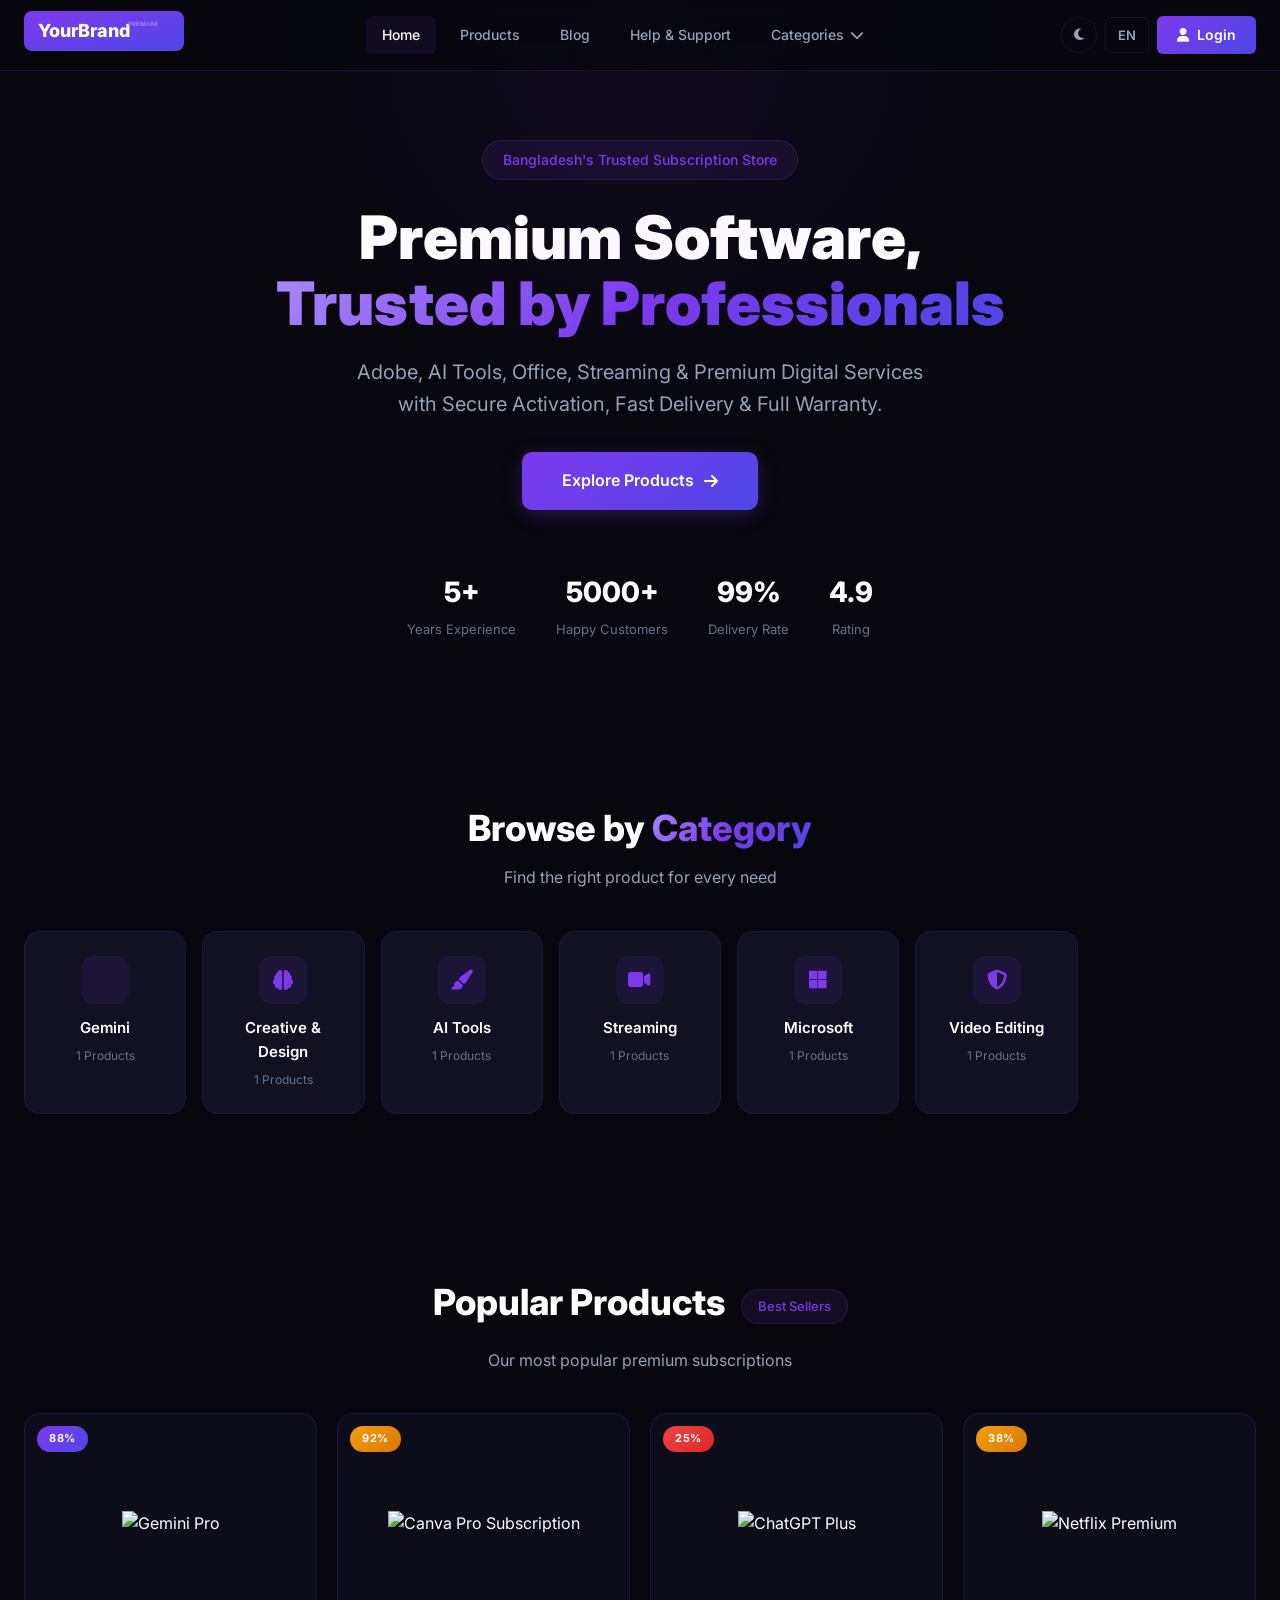
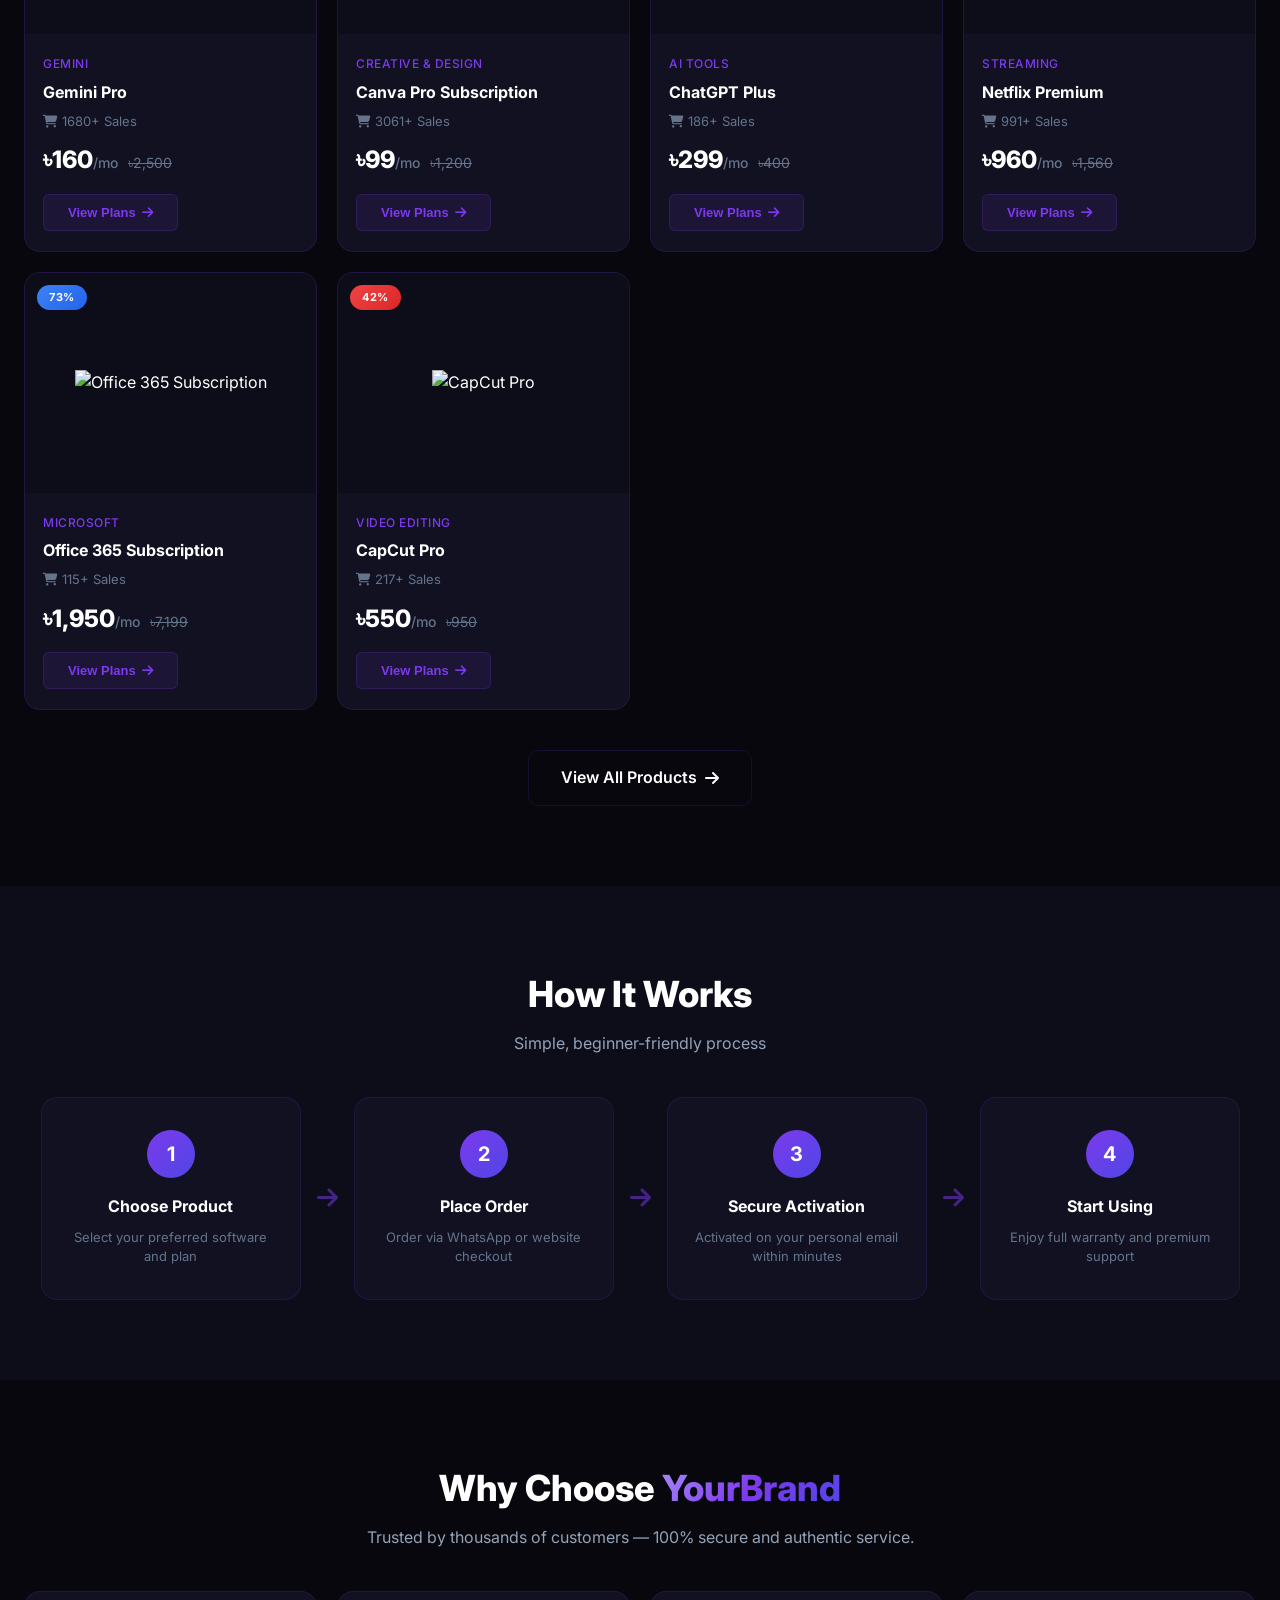
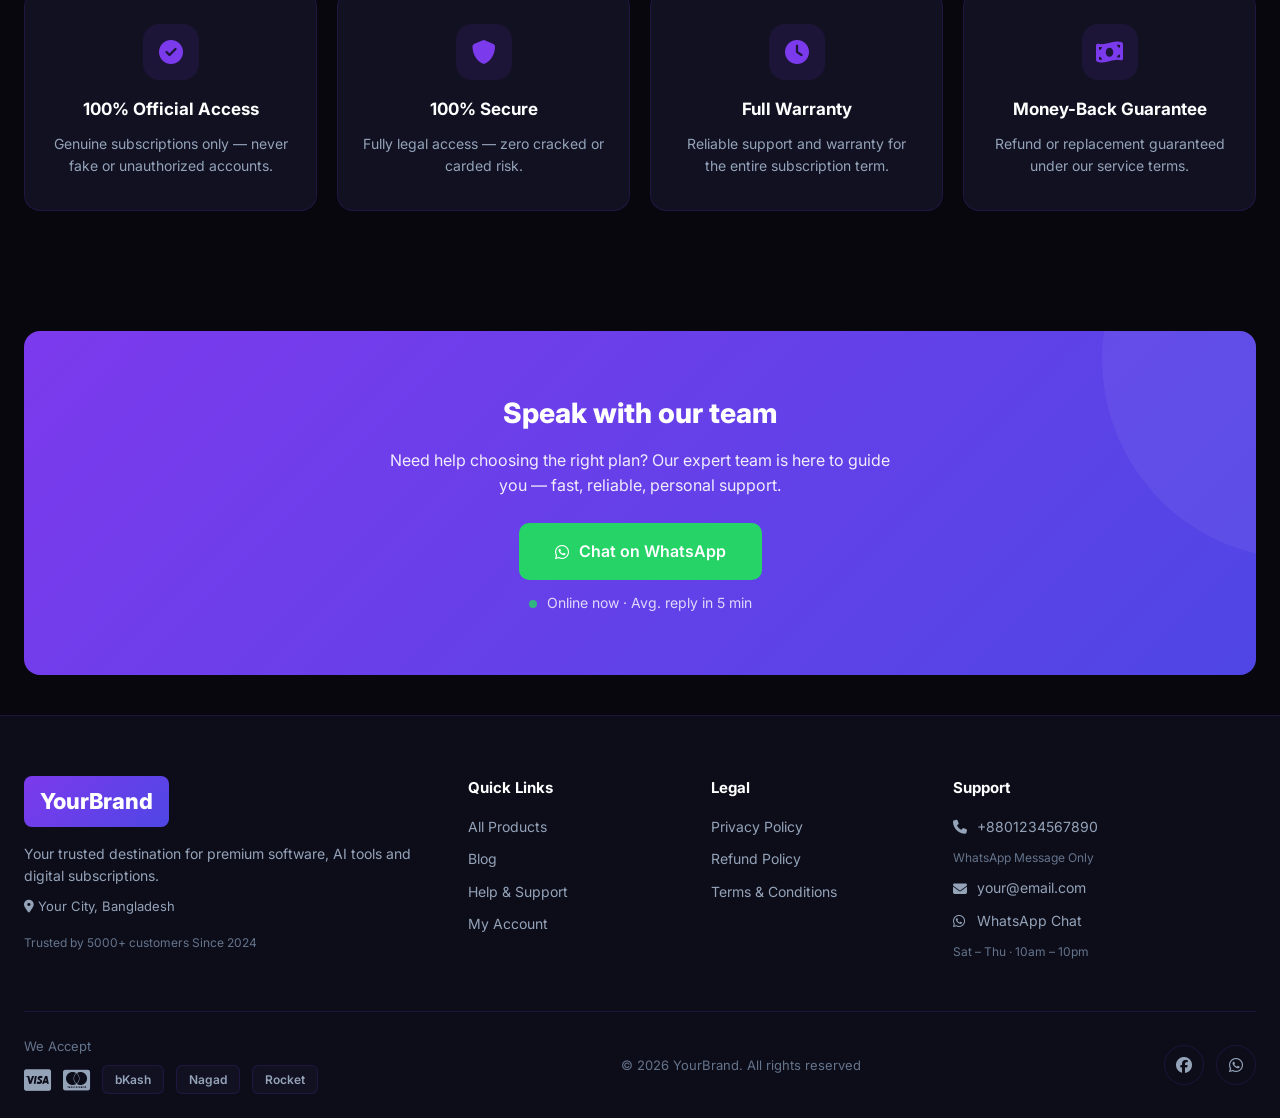
==== index.html @ 9441425a "Add files via upload" ====
<!DOCTYPE html>
<html lang="en">
<head>
    <meta charset="UTF-8">
    <meta name="viewport" content="width=device-width, initial-scale=1.0">
    <title>YourBrand — Premium Digital Subscriptions in Bangladesh</title>
    <link rel="stylesheet" href="style.css">
    <link href="https://fonts.googleapis.com/css2?family=Inter:wght@300;400;500;600;700;800;900&display=swap" rel="stylesheet">
    <link rel="stylesheet" href="https://cdnjs.cloudflare.com/ajax/libs/font-awesome/6.5.1/css/all.min.css">
</head>
<body>
    <!-- ═══ NAVBAR ═══ -->
    <nav class="navbar">
        <div class="container">
            <a href="index.html" class="logo">
                <svg width="160" height="40" viewBox="0 0 160 40" fill="none" xmlns="http://www.w3.org/2000/svg">
                    <rect width="160" height="40" rx="8" fill="url(#lg)"/>
                    <text x="14" y="26" font-family="Inter, sans-serif" font-weight="800" font-size="18" fill="white">YourBrand</text>
                    <text x="104" y="15" font-family="Inter, sans-serif" font-weight="600" font-size="6" fill="#a78bfa">PREMIUM</text>
                    <defs><linearGradient id="lg" x1="0" y1="0" x2="1" y2="1"><stop offset="0%" stop-color="#7c3aed"/><stop offset="100%" stop-color="#4f46e5"/></linearGradient></defs>
                </svg>
            </a>
            <div class="nav-links">
                <a href="index.html" class="active">Home</a>
                <a href="products.html">Products</a>
                <a href="blog.html">Blog</a>
                <a href="support.html">Help & Support</a>
                <div class="nav-dropdown">
                    <button class="dropbtn">Categories <i class="fas fa-chevron-down"></i></button>
                    <div class="dropdown-content" id="categoryDropdown">
                        <!-- Dynamic -->
                    </div>
                </div>
            </div>
            <div class="nav-right">
                <button class="theme-toggle" onclick="toggleTheme()"><i class="fas fa-moon"></i></button>
                <button class="lang-toggle">EN</button>
                <a href="login.html" class="btn-login"><i class="fas fa-user"></i> Login</a>
                <div class="hamburger" onclick="toggleMobileMenu()"><i class="fas fa-bars"></i></div>
            </div>
        </div>
    </nav>

    <!-- ═══ HERO ═══ -->
    <section class="hero">
        <div class="container">
            <div class="hero-badge">
                <span>Bangladesh's Trusted Subscription Store</span>
            </div>
            <h1 class="hero-title">
                Premium Software,<br>
                <span class="gradient-text">Trusted by Professionals</span>
            </h1>
            <p class="hero-subtitle">
                Adobe, AI Tools, Office, Streaming & Premium Digital Services<br>
                with Secure Activation, Fast Delivery & Full Warranty.
            </p>
            <a href="products.html" class="btn-primary">
                Explore Products <i class="fas fa-arrow-right"></i>
            </a>
            <div class="hero-stats">
                <div class="stat"><span class="stat-num">5+</span><span class="stat-label">Years Experience</span></div>
                <div class="stat"><span class="stat-num">5000+</span><span class="stat-label">Happy Customers</span></div>
                <div class="stat"><span class="stat-num">99%</span><span class="stat-label">Delivery Rate</span></div>
                <div class="stat"><span class="stat-num">4.9</span><span class="stat-label">Rating</span></div>
            </div>
        </div>
    </section>

    <!-- ═══ CATEGORIES ═══ -->
    <section class="categories-section">
        <div class="container">
            <h2 class="section-title">Browse by <span class="gradient-text">Category</span></h2>
            <p class="section-subtitle">Find the right product for every need</p>
            <div class="categories-grid" id="categoriesGrid">
                <!-- Dynamic from API -->
            </div>
        </div>
    </section>

    <!-- ═══ FEATURED PRODUCTS ═══ -->
    <section class="featured-products">
        <div class="container">
            <div class="section-header">
                <h2 class="section-title">Popular Products</h2>
                <span class="section-badge">Best Sellers</span>
            </div>
            <p class="section-subtitle">Our most popular premium subscriptions</p>
            <div id="productGrid" class="products-grid">
                <!-- Dynamic from Google Sheet -->
            </div>
            <div class="view-all">
                <a href="products.html" class="btn-secondary">View All Products <i class="fas fa-arrow-right"></i></a>
            </div>
        </div>
    </section>

    <!-- ═══ HOW IT WORKS ═══ -->
    <section class="how-it-works">
        <div class="container">
            <h2 class="section-title">How It Works</h2>
            <p class="section-subtitle">Simple, beginner-friendly process</p>
            <div class="steps-grid">
                <div class="step-card"><div class="step-num">1</div><h3>Choose Product</h3><p>Select your preferred software and plan</p></div>
                <div class="step-connector"><i class="fas fa-arrow-right"></i></div>
                <div class="step-card"><div class="step-num">2</div><h3>Place Order</h3><p>Order via WhatsApp or website checkout</p></div>
                <div class="step-connector"><i class="fas fa-arrow-right"></i></div>
                <div class="step-card"><div class="step-num">3</div><h3>Secure Activation</h3><p>Activated on your personal email within minutes</p></div>
                <div class="step-connector"><i class="fas fa-arrow-right"></i></div>
                <div class="step-card"><div class="step-num">4</div><h3>Start Using</h3><p>Enjoy full warranty and premium support</p></div>
            </div>
        </div>
    </section>

    <!-- ═══ WHY CHOOSE US ═══ -->
    <section class="why-us">
        <div class="container">
            <h2 class="section-title">Why Choose <span class="gradient-text">YourBrand</span></h2>
            <p class="section-subtitle">Trusted by thousands of customers — 100% secure and authentic service.</p>
            <div class="features-grid">
                <div class="feature-card"><div class="feature-icon"><i class="fas fa-check-circle"></i></div><h3>100% Official Access</h3><p>Genuine subscriptions only — never fake or unauthorized accounts.</p></div>
                <div class="feature-card"><div class="feature-icon"><i class="fas fa-shield"></i></div><h3>100% Secure</h3><p>Fully legal access — zero cracked or carded risk.</p></div>
                <div class="feature-card"><div class="feature-icon"><i class="fas fa-clock"></i></div><h3>Full Warranty</h3><p>Reliable support and warranty for the entire subscription term.</p></div>
                <div class="feature-card"><div class="feature-icon"><i class="fas fa-money-bill-wave"></i></div><h3>Money-Back Guarantee</h3><p>Refund or replacement guaranteed under our service terms.</p></div>
            </div>
        </div>
    </section>

    <!-- ═══ CHAT ═══ -->
    <section class="live-chat">
        <div class="container">
            <div class="chat-card">
                <div class="chat-content">
                    <h2>Speak with our team</h2>
                    <p>Need help choosing the right plan? Our expert team is here to guide you — fast, reliable, personal support.</p>
                    <a href="https://wa.link/yournumber" target="_blank" class="btn-whatsapp">
                        <i class="fab fa-whatsapp"></i> Chat on WhatsApp
                    </a>
                    <span class="chat-status"><span class="dot"></span> Online now · Avg. reply in 5 min</span>
                </div>
            </div>
        </div>
    </section>

    <!-- ═══ FOOTER ═══ -->
    <footer class="footer">
        <div class="container">
            <div class="footer-grid">
                <div class="footer-brand">
                    <h3 style="font-size:22px;font-weight:800;background:var(--gradient-1);display:inline-block;padding:8px 16px;border-radius:8px;color:white">YourBrand</h3>
                    <p>Your trusted destination for premium software, AI tools and digital subscriptions.</p>
                    <p class="footer-address"><i class="fas fa-location-dot"></i> Your City, Bangladesh</p>
                    <p class="footer-tagline">Trusted by 5000+ customers Since 2024</p>
                </div>
                <div class="footer-links">
                    <h4>Quick Links</h4>
                    <ul>
                        <li><a href="products.html">All Products</a></li>
                        <li><a href="blog.html">Blog</a></li>
                        <li><a href="support.html">Help & Support</a></li>
                        <li><a href="dashboard.html">My Account</a></li>
                    </ul>
                </div>
                <div class="footer-links">
                    <h4>Legal</h4>
                    <ul>
                        <li><a href="privacy.html">Privacy Policy</a></li>
                        <li><a href="refund.html">Refund Policy</a></li>
                        <li><a href="privacy.html#terms">Terms & Conditions</a></li>
                    </ul>
                </div>
                <div class="footer-links">
                    <h4>Support</h4>
                    <ul class="support-list">
                        <li><a href="tel:+8801234567890"><i class="fas fa-phone"></i> +8801234567890</a></li>
                        <li class="small-text">WhatsApp Message Only</li>
                        <li><a href="mailto:your@email.com"><i class="fas fa-envelope"></i> your@email.com</a></li>
                        <li><a href="#"><i class="fab fa-whatsapp"></i> WhatsApp Chat</a></li>
                        <li class="small-text">Sat – Thu · 10am – 10pm</li>
                    </ul>
                </div>
            </div>
            <div class="footer-bottom">
                <div class="payment-methods">
                    <p>We Accept</p>
                    <div class="payment-icons">
                        <i class="fab fa-cc-visa"></i>
                        <i class="fab fa-cc-mastercard"></i>
                        <span class="payment-local">bKash</span>
                        <span class="payment-local">Nagad</span>
                        <span class="payment-local">Rocket</span>
                    </div>
                </div>
                <p class="copyright">&copy; 2026 YourBrand. All rights reserved</p>
                <div class="social-links">
                    <a href="#"><i class="fab fa-facebook"></i></a>
                    <a href="#"><i class="fab fa-whatsapp"></i></a>
                </div>
            </div>
        </div>
    </footer>

    <button id="backToTop" onclick="window.scrollTo({top:0,behavior:'smooth'})"><i class="fas fa-arrow-up"></i></button>

    <script>
        // ═══════ YOUR GOOGLE SHEET API URL ═══════
        // নিচের লাইনে আপনার SheetDB বা Apps Script এর API URL বসান
        const SHEET_API = 'https://sheetdb.io/api/v1/n2j17tqzv1a23';

        let allProducts = [];
        let allCategories = [];

        // ── Utility ──
        function toggleTheme() {
            document.body.classList.toggle('light-mode');
            const icon = document.querySelector('.theme-toggle i');
            icon.classList.toggle('fa-moon');
            icon.classList.toggle('fa-sun');
        }
        function toggleMobileMenu() {
            document.querySelector('.nav-links').classList.toggle('open');
            document.querySelector('.nav-right').classList.toggle('open');
        }
        window.addEventListener('scroll', () => {
            document.getElementById('backToTop').style.display = window.scrollY > 300 ? 'flex' : 'none';
        });

        // ── Load Products from Google Sheet ──
        async function loadData() {
            try {
                const res = await fetch(SHEET_API);
                allProducts = await res.json();
            } catch(e) {
                console.log('API failed, using fallback data');
                allProducts = getFallbackProducts();
            }
            
            // Extract categories
            const cats = new Set();
            allProducts.forEach(p => { if (p.category) cats.add(p.category); });
            allCategories = Array.from(cats);
            
            renderNavCategories();
            renderPageCategories();
            renderFeaturedProducts();
        }

        // ── Nav Dropdown Categories ──
        function renderNavCategories() {
            const dd = document.getElementById('categoryDropdown');
            dd.innerHTML = '';
            allCategories.forEach(cat => {
                dd.innerHTML += `<a href="products.html?cat=${encodeURIComponent(cat)}">${cat}</a>`;
            });
        }

        // ── Home Page Category Grid ──
        function renderPageCategories() {
            const grid = document.getElementById('categoriesGrid');
            const icons = ['fab fa-adobe','fas fa-brain','fas fa-paint-brush','fas fa-video','fab fa-microsoft','fas fa-shield-halved','fas fa-film','fas fa-robot','fas fa-headphones'];
            grid.innerHTML = '';
            allCategories.forEach((cat, i) => {
                const count = allProducts.filter(p => p.category === cat).length;
                grid.innerHTML += `
                    <a href="products.html?cat=${encodeURIComponent(cat)}" class="category-card">
                        <div class="cat-icon"><i class="${icons[i % icons.length]}"></i></div>
                        <h3>${cat}</h3>
                        <p>${count} Products</p>
                    </a>
                `;
            });
        }

        // ── Product Cards ──
        function renderFeaturedProducts() {
            const grid = document.getElementById('productGrid');
            grid.innerHTML = '';
            
            const toShow = allProducts.length > 8 ? allProducts.slice(0, 8) : allProducts;
            
            toShow.forEach(p => {
                const badgeClass = p.badge || 'primary';
                const img = p.image || p.image_url || `https://placehold.co/300x300/1e1b4b/7c3aed?text=${encodeURIComponent(p.name ? p.name.substring(0,10) : 'Product')}`;
                const discountHtml = p.discount_percent ? `<span class="badge -${badgeClass}">${p.discount_percent}</span>` : '';
                const salesHtml = p.sales_count ? `<p class="sales-count"><i class="fas fa-shopping-cart"></i> ${p.sales_count}+ Sales</p>` : '';
                const originalHtml = p.original_price ? `<span class="original-price">৳${Number(p.original_price).toLocaleString()}</span>` : '';
                
                grid.innerHTML += `
                    <div class="product-card" onclick="window.location.href='product.html?id=${p.id || p.slug || encodeURIComponent(p.name)}'">
                        <div class="product-img">
                            <img src="${img}" alt="${p.name}" loading="lazy">
                            ${discountHtml}
                        </div>
                        <div class="product-info">
                            <span class="product-category">${p.category || 'Featured'}</span>
                            <h3>${p.name}</h3>
                            ${salesHtml}
                            <div class="product-pricing">
                                <span class="sale-price">৳${Number(p.sale_price).toLocaleString()}<span class="period">/mo</span></span>
                                ${originalHtml}
                            </div>
                            <button class="btn-view" onclick="event.stopPropagation();window.location.href='product.html?id=${p.id || p.slug || encodeURIComponent(p.name)}'">
                                View Plans <i class="fas fa-arrow-right"></i>
                            </button>
                        </div>
                    </div>
                `;
            });
        }

        // ── Fallback Products (YOUR branding, NOT AdobeWala) ──
        function getFallbackProducts() {
            return [
                { id:"gimini pro", name:"Gemini Pro", category:"Gemini", sale_price:"160", original_price:"2500", discount_percent:"88%", sales_count:"1680", image:"https://placehold.co/300x300/1e1b4b/7c3aed?text=Adobe+CC", badge:"flagship" },
                { id:"canva-pro", name:"Canva Pro Subscription", category:"Creative & Design", sale_price:"99", original_price:"1200", discount_percent:"92%", sales_count:"3061", image:"https://placehold.co/300x300/1e1b4b/d97706?text=Canva+Pro", badge:"popular" },
                { id:"chatgpt-plus", name:"ChatGPT Plus", category:"AI Tools", sale_price:"299", original_price:"400", discount_percent:"25%", sales_count:"186", image:"https://placehold.co/300x300/1e1b4b/dc2626?text=ChatGPT", badge:"hot" },
                { id:"netflix-premium", name:"Netflix Premium", category:"Streaming", sale_price:"960", original_price:"1560", discount_percent:"38%", sales_count:"991", image:"https://placehold.co/300x300/1e1b4b/2563eb?text=Netflix", badge:"popular" },
                { id:"office-365", name:"Office 365 Subscription", category:"Microsoft", sale_price:"1950", original_price:"7199", discount_percent:"73%", sales_count:"115", image:"https://placehold.co/300x300/1e1b4b/3b82f6?text=Office+365", badge:"primary" },
                { id:"capcut-pro", name:"CapCut Pro", category:"Video Editing", sale_price:"550", original_price:"950", discount_percent:"42%", sales_count:"217", image:"https://placehold.co/300x300/1e1b4b/ef4444?text=CapCut", badge:"hot" }
            ];
        }

        // ── START ──
        document.addEventListener('DOMContentLoaded', loadData);
    </script>
</body>
</html>
---- style.css ----
/* ═══════════════════════════════════════
   YOURBRAND — Complete Stylesheet
   Same design as AdobeWala Clone
   ═══════════════════════════════════════ */

:root {
    --bg-primary: #07070d;
    --bg-secondary: #0d0d1a;
    --bg-card: #111122;
    --bg-card-hover: #1a1a30;
    --text-primary: #ffffff;
    --text-secondary: #94a3b8;
    --text-muted: #64748b;
    --accent-primary: #7c3aed;
    --accent-secondary: #4f46e5;
    --accent-glow: rgba(124, 58, 237, 0.3);
    --border-color: rgba(124, 58, 237, 0.15);
    --success: #22c55e;
    --whatsapp: #25d366;
    --gradient-1: linear-gradient(135deg, #7c3aed, #4f46e5);
    --gradient-2: linear-gradient(135deg, #7c3aed, #a855f7);
    --gradient-text: linear-gradient(135deg, #a78bfa, #7c3aed, #4f46e5);
    --shadow-card: 0 8px 32px rgba(0, 0, 0, 0.3);
    --radius: 16px;
    --radius-sm: 10px;
    --radius-xs: 6px;
    --font: 'Inter', -apple-system, sans-serif;
}

.light-mode {
    --bg-primary: #f8fafc;
    --bg-secondary: #f1f5f9;
    --bg-card: #ffffff;
    --bg-card-hover: #f8fafc;
    --text-primary: #0f172a;
    --text-secondary: #475569;
    --text-muted: #94a3b8;
    --border-color: rgba(124, 58, 237, 0.2);
    --shadow-card: 0 8px 32px rgba(0, 0, 0, 0.06);
}

* { margin: 0; padding: 0; box-sizing: border-box; }

body {
    font-family: var(--font);
    background: var(--bg-primary);
    color: var(--text-primary);
    line-height: 1.6;
    overflow-x: hidden;
    transition: background 0.3s, color 0.3s;
}

a { text-decoration: none; color: inherit; }
ul { list-style: none; }
img { max-width: 100%; height: auto; }

.container {
    max-width: 1280px;
    margin: 0 auto;
    padding: 0 24px;
}

/* ── SCROLLBAR ── */
::-webkit-scrollbar { width: 6px; }
::-webkit-scrollbar-track { background: var(--bg-secondary); }
::-webkit-scrollbar-thumb { background: var(--accent-primary); border-radius: 3px; }

/* ── NAVBAR ── */
.navbar {
    position: fixed;
    top: 0;
    left: 0;
    right: 0;
    z-index: 1000;
    background: rgba(7, 7, 13, 0.8);
    backdrop-filter: blur(20px);
    -webkit-backdrop-filter: blur(20px);
    border-bottom: 1px solid var(--border-color);
    transition: background 0.3s;
}

.light-mode .navbar {
    background: rgba(248, 250, 252, 0.8);
}

.navbar .container {
    display: flex;
    align-items: center;
    justify-content: space-between;
    height: 70px;
}

.nav-links {
    display: flex;
    align-items: center;
    gap: 8px;
}

.nav-links a {
    padding: 8px 16px;
    border-radius: var(--radius-xs);
    font-size: 14px;
    font-weight: 500;
    color: var(--text-secondary);
    transition: all 0.3s;
}

.nav-links a:hover,
.nav-links a.active {
    color: var(--text-primary);
    background: rgba(124, 58, 237, 0.1);
}

.nav-dropdown { position: relative; }

.dropbtn {
    background: none;
    border: none;
    color: var(--text-secondary);
    font-family: var(--font);
    font-size: 14px;
    font-weight: 500;
    padding: 8px 16px;
    cursor: pointer;
    display: flex;
    align-items: center;
    gap: 6px;
    border-radius: var(--radius-xs);
}

.dropbtn:hover { color: var(--text-primary); background: rgba(124, 58, 237, 0.1); }

.dropdown-content {
    display: none;
    position: absolute;
    top: 100%;
    left: 0;
    min-width: 220px;
    background: var(--bg-card);
    border: 1px solid var(--border-color);
    border-radius: var(--radius-sm);
    padding: 8px;
    box-shadow: var(--shadow-card);
    z-index: 100;
}

.nav-dropdown:hover .dropdown-content { display: block; }

.dropdown-content a {
    display: block;
    padding: 10px 16px;
    border-radius: var(--radius-xs);
    font-size: 13px;
}

.dropdown-content a:hover { background: rgba(124, 58, 237, 0.1); }

.nav-right {
    display: flex;
    align-items: center;
    gap: 8px;
}

.theme-toggle, .lang-toggle {
    background: none;
    border: 1px solid var(--border-color);
    color: var(--text-secondary);
    width: 36px;
    height: 36px;
    border-radius: 50%;
    cursor: pointer;
    display: flex;
    align-items: center;
    justify-content: center;
    transition: all 0.3s;
    font-family: var(--font);
}

.theme-toggle:hover, .lang-toggle:hover {
    border-color: var(--accent-primary);
    color: var(--text-primary);
}

.lang-toggle { width: auto; padding: 0 12px; border-radius: var(--radius-xs); font-weight: 600; font-size: 13px; }

.btn-login {
    padding: 8px 20px;
    background: var(--gradient-1);
    color: white !important;
    border-radius: var(--radius-xs);
    font-size: 14px;
    font-weight: 600;
    display: flex;
    align-items: center;
    gap: 8px;
    transition: all 0.3s;
}

.btn-login:hover { opacity: 0.9; transform: translateY(-1px); }

.hamburger { display: none; cursor: pointer; color: var(--text-primary); font-size: 22px; }

/* ── HERO ── */
.hero {
    padding: 140px 0 80px;
    text-align: center;
    position: relative;
    overflow: hidden;
}

.hero::before {
    content: '';
    position: absolute;
    top: -50%;
    left: 50%;
    transform: translateX(-50%);
    width: 800px;
    height: 800px;
    background: radial-gradient(circle, rgba(124, 58, 237, 0.08), transparent 70%);
    pointer-events: none;
}

.hero-badge {
    display: inline-block;
    padding: 8px 20px;
    background: rgba(124, 58, 237, 0.1);
    border: 1px solid rgba(124, 58, 237, 0.2);
    border-radius: 100px;
    font-size: 14px;
    font-weight: 500;
    color: var(--accent-primary);
    margin-bottom: 24px;
}

.hero-title {
    font-size: clamp(36px, 5vw, 60px);
    font-weight: 900;
    line-height: 1.1;
    margin-bottom: 20px;
}

.gradient-text {
    background: var(--gradient-text);
    -webkit-background-clip: text;
    -webkit-text-fill-color: transparent;
    background-clip: text;
}

.hero-subtitle {
    font-size: clamp(16px, 2vw, 20px);
    color: var(--text-secondary);
    max-width: 600px;
    margin: 0 auto 32px;
}

.btn-primary {
    display: inline-flex;
    align-items: center;
    gap: 10px;
    padding: 16px 40px;
    background: var(--gradient-1);
    color: white;
    font-size: 16px;
    font-weight: 600;
    border-radius: var(--radius-sm);
    transition: all 0.3s;
    box-shadow: 0 4px 20px rgba(124, 58, 237, 0.3);
}

.btn-primary:hover { transform: translateY(-2px); box-shadow: 0 8px 30px rgba(124, 58, 237, 0.4); }

.hero-stats {
    display: flex;
    justify-content: center;
    gap: 40px;
    margin-top: 60px;
    flex-wrap: wrap;
}

.stat { display: flex; flex-direction: column; align-items: center; }
.stat-num { font-size: 28px; font-weight: 800; color: var(--text-primary); }
.stat-label { font-size: 13px; color: var(--text-muted); margin-top: 4px; }

/* ── SECTIONS ── */
section { padding: 80px 0; }

.section-title {
    font-size: clamp(28px, 3vw, 36px);
    font-weight: 800;
    text-align: center;
    margin-bottom: 8px;
}

.section-subtitle {
    text-align: center;
    color: var(--text-secondary);
    margin-bottom: 40px;
    font-size: 16px;
}

.section-badge {
    display: inline-block;
    padding: 6px 16px;
    background: rgba(124, 58, 237, 0.1);
    border: 1px solid rgba(124, 58, 237, 0.2);
    border-radius: 100px;
    font-size: 13px;
    color: var(--accent-primary);
    font-weight: 500;
}

.section-header {
    display: flex;
    align-items: center;
    justify-content: center;
    gap: 16px;
    margin-bottom: 8px;
    flex-wrap: wrap;
}

/* ── CATEGORIES ── */
.categories-grid {
    display: grid;
    grid-template-columns: repeat(auto-fill, minmax(160px, 1fr));
    gap: 16px;
}

.category-card {
    background: var(--bg-card);
    border: 1px solid var(--border-color);
    border-radius: var(--radius);
    padding: 24px 16px;
    text-align: center;
    transition: all 0.3s;
    cursor: pointer;
}

.category-card:hover {
    transform: translateY(-4px);
    border-color: var(--accent-primary);
    box-shadow: 0 8px 24px rgba(124, 58, 237, 0.15);
}

.cat-icon {
    width: 48px;
    height: 48px;
    background: rgba(124, 58, 237, 0.1);
    border-radius: 12px;
    display: flex;
    align-items: center;
    justify-content: center;
    margin: 0 auto 12px;
    font-size: 20px;
    color: var(--accent-primary);
}

.category-card h3 { font-size: 15px; font-weight: 600; margin-bottom: 6px; }
.category-card p { font-size: 12px; color: var(--text-muted); }

/* ── PRODUCTS GRID ── */
.products-grid {
    display: grid;
    grid-template-columns: repeat(auto-fill, minmax(280px, 1fr));
    gap: 20px;
}

.product-card {
    background: var(--bg-card);
    border: 1px solid var(--border-color);
    border-radius: var(--radius);
    overflow: hidden;
    transition: all 0.3s;
}

.product-card:hover {
    transform: translateY(-4px);
    border-color: rgba(124, 58, 237, 0.3);
    box-shadow: 0 12px 40px rgba(124, 58, 237, 0.1);
}

.product-img {
    position: relative;
    background: var(--bg-secondary);
    padding: 20px;
    display: flex;
    align-items: center;
    justify-content: center;
    height: 220px;
}

.product-img img {
    max-width: 80%;
    max-height: 80%;
    object-fit: contain;
    transition: transform 0.3s;
}

.product-card:hover .product-img img { transform: scale(1.05); }

.badge {
    position: absolute;
    top: 12px;
    left: 12px;
    padding: 4px 12px;
    border-radius: 100px;
    font-size: 11px;
    font-weight: 700;
    text-transform: uppercase;
    letter-spacing: 0.5px;
}

.badge.-flagship { background: linear-gradient(135deg, #7c3aed, #4f46e5); color: white; }
.badge.-hot { background: linear-gradient(135deg, #ef4444, #dc2626); color: white; }
.badge.-popular { background: linear-gradient(135deg, #f59e0b, #d97706); color: white; }
.badge.-primary { background: linear-gradient(135deg, #3b82f6, #2563eb); color: white; }

.product-info {
    padding: 16px 18px 20px;
}

.product-category {
    font-size: 12px;
    color: var(--accent-primary);
    font-weight: 500;
    text-transform: uppercase;
    letter-spacing: 0.5px;
}

.product-info h3 {
    font-size: 16px;
    font-weight: 700;
    margin: 6px 0 8px;
    line-height: 1.3;
}

.sales-count {
    font-size: 13px;
    color: var(--text-muted);
    margin-bottom: 10px;
}

.product-pricing {
    display: flex;
    align-items: baseline;
    gap: 10px;
    margin-bottom: 14px;
}

.sale-price {
    font-size: 24px;
    font-weight: 800;
    color: var(--text-primary);
}

.sale-price .period {
    font-size: 14px;
    font-weight: 500;
    color: var(--text-muted);
}

.original-price {
    font-size: 14px;
    color: var(--text-muted);
    text-decoration: line-through;
}

.btn-view {
    display: inline-flex;
    align-items: center;
    gap: 6px;
    padding: 10px 24px;
    background: rgba(124, 58, 237, 0.1);
    color: var(--accent-primary);
    border: 1px solid rgba(124, 58, 237, 0.2);
    border-radius: var(--radius-xs);
    font-size: 13px;
    font-weight: 600;
    transition: all 0.3s;
}

.btn-view:hover {
    background: var(--accent-primary);
    color: white;
}

.view-all {
    text-align: center;
    margin-top: 40px;
}

.btn-secondary {
    display: inline-flex;
    align-items: center;
    gap: 8px;
    padding: 14px 32px;
    border: 1px solid var(--border-color);
    color: var(--text-primary);
    border-radius: var(--radius-sm);
    font-weight: 600;
    transition: all 0.3s;
}

.btn-secondary:hover {
    border-color: var(--accent-primary);
    background: rgba(124, 58, 237, 0.05);
}

/* ── HOW IT WORKS ── */
.how-it-works { background: var(--bg-secondary); }

.steps-grid {
    display: flex;
    align-items: center;
    justify-content: center;
    gap: 16px;
    flex-wrap: wrap;
}

.step-card {
    background: var(--bg-card);
    border: 1px solid var(--border-color);
    border-radius: var(--radius);
    padding: 32px 24px;
    text-align: center;
    flex: 1;
    min-width: 200px;
    max-width: 260px;
    transition: all 0.3s;
}

.step-card:hover {
    border-color: var(--accent-primary);
    transform: translateY(-2px);
}

.step-num {
    width: 48px;
    height: 48px;
    background: var(--gradient-1);
    border-radius: 50%;
    display: flex;
    align-items: center;
    justify-content: center;
    font-size: 20px;
    font-weight: 700;
    color: white;
    margin: 0 auto 16px;
}

.step-card h3 { font-size: 16px; font-weight: 700; margin-bottom: 8px; }
.step-card p { font-size: 13px; color: var(--text-muted); line-height: 1.5; }

.step-connector {
    color: var(--accent-primary);
    font-size: 24px;
    opacity: 0.5;
    flex-shrink: 0;
}

/* ── WHY US ── */
.features-grid {
    display: grid;
    grid-template-columns: repeat(auto-fill, minmax(260px, 1fr));
    gap: 20px;
}

.feature-card {
    background: var(--bg-card);
    border: 1px solid var(--border-color);
    border-radius: var(--radius);
    padding: 32px 24px;
    text-align: center;
    transition: all 0.3s;
}

.feature-card:hover {
    border-color: var(--accent-primary);
    transform: translateY(-2px);
}

.feature-icon {
    width: 56px;
    height: 56px;
    background: rgba(124, 58, 237, 0.1);
    border-radius: 16px;
    display: flex;
    align-items: center;
    justify-content: center;
    margin: 0 auto 16px;
    font-size: 24px;
    color: var(--accent-primary);
}

.feature-card h3 { font-size: 17px; font-weight: 700; margin-bottom: 10px; }
.feature-card p { font-size: 14px; color: var(--text-secondary); line-height: 1.6; }

/* ── LIVE CHAT ── */
.live-chat { padding: 40px 0; }

.chat-card {
    background: var(--gradient-1);
    border-radius: var(--radius);
    padding: 60px 40px;
    text-align: center;
    position: relative;
    overflow: hidden;
}

.chat-card::before {
    content: '';
    position: absolute;
    top: -50%;
    right: -20%;
    width: 400px;
    height: 400px;
    background: rgba(255, 255, 255, 0.05);
    border-radius: 50%;
}

.chat-content { position: relative; z-index: 1; }

.chat-content h2 {
    font-size: 28px;
    font-weight: 800;
    margin-bottom: 12px;
}

.chat-content p {
    font-size: 16px;
    opacity: 0.9;
    max-width: 500px;
    margin: 0 auto 24px;
    line-height: 1.6;
}

.btn-whatsapp {
    display: inline-flex;
    align-items: center;
    gap: 10px;
    padding: 16px 36px;
    background: var(--whatsapp);
    color: white;
    border-radius: var(--radius-sm);
    font-size: 16px;
    font-weight: 600;
    transition: all 0.3s;
}

.btn-whatsapp:hover { opacity: 0.9; transform: translateY(-2px); }

.chat-status {
    display: block;
    margin-top: 12px;
    font-size: 14px;
    opacity: 0.8;
}

.dot {
    display: inline-block;
    width: 8px;
    height: 8px;
    background: var(--whatsapp);
    border-radius: 50%;
    margin-right: 6px;
    animation: pulse 1.5s infinite;
}

@keyframes pulse {
    0%, 100% { opacity: 1; }
    50% { opacity: 0.4; }
}

/* ── FOOTER ── */
.footer {
    background: var(--bg-secondary);
    border-top: 1px solid var(--border-color);
    padding: 60px 0 0;
}

.footer-grid {
    display: grid;
    grid-template-columns: 2fr 1fr 1fr 1.5fr;
    gap: 40px;
    margin-bottom: 40px;
}

.footer-brand p {
    font-size: 14px;
    color: var(--text-secondary);
    margin-top: 16px;
    line-height: 1.6;
}

.footer-address { margin-top: 8px !important; font-size: 13px !important; }
.footer-tagline { font-size: 12px !important; color: var(--text-muted) !important; }

.footer-links h4 {
    font-size: 15px;
    font-weight: 700;
    margin-bottom: 16px;
    color: var(--text-primary);
}

.footer-links ul li { margin-bottom: 10px; }

.footer-links ul li a {
    font-size: 14px;
    color: var(--text-secondary);
    transition: color 0.3s;
    display: flex;
    align-items: center;
    gap: 8px;
}

.footer-links ul li a:hover { color: var(--accent-primary); }

.small-text {
    font-size: 12px !important;
    color: var(--text-muted) !important;
}

.support-list li a i { width: 16px; }

.footer-bottom {
    border-top: 1px solid var(--border-color);
    padding: 24px 0;
    display: flex;
    align-items: center;
    justify-content: space-between;
    flex-wrap: wrap;
    gap: 16px;
}

.payment-methods p {
    font-size: 13px;
    color: var(--text-muted);
    margin-bottom: 8px;
}

.payment-icons {
    display: flex;
    align-items: center;
    gap: 12px;
    font-size: 24px;
    color: var(--text-secondary);
}

.payment-local {
    background: var(--bg-card);
    padding: 4px 12px;
    border-radius: var(--radius-xs);
    font-size: 12px;
    font-weight: 600;
    border: 1px solid var(--border-color);
}

.copyright {
    font-size: 13px;
    color: var(--text-muted);
}

.social-links {
    display: flex;
    gap: 12px;
}

.social-links a {
    width: 40px;
    height: 40px;
    border: 1px solid var(--border-color);
    border-radius: 50%;
    display: flex;
    align-items: center;
    justify-content: center;
    color: var(--text-secondary);
    transition: all 0.3s;
}

.social-links a:hover {
    border-color: var(--accent-primary);
    color: var(--accent-primary);
}

/* ── BACK TO TOP ── */
#backToTop {
    position: fixed;
    bottom: 30px;
    right: 30px;
    width: 48px;
    height: 48px;
    background: var(--gradient-1);
    color: white;
    border: none;
    border-radius: 50%;
    cursor: pointer;
    display: none;
    align-items: center;
    justify-content: center;
    font-size: 18px;
    box-shadow: 0 4px 20px rgba(124, 58, 237, 0.3);
    transition: all 0.3s;
    z-index: 999;
}

#backToTop:hover { transform: translateY(-3px); }

/* ── PAGE HEADER ── */
.page-header {
    padding: 120px 0 40px;
    text-align: center;
    background: var(--bg-secondary);
}

.page-header h1 { font-size: clamp(32px, 4vw, 48px); font-weight: 900; margin-bottom: 8px; }
.page-header p { color: var(--text-secondary); font-size: 16px; }

.breadcrumb {
    display: flex;
    align-items: center;
    justify-content: center;
    gap: 8px;
    margin-bottom: 16px;
    font-size: 13px;
    color: var(--text-muted);
}

.breadcrumb a { color: var(--text-secondary); }
.breadcrumb a:hover { color: var(--accent-primary); }
.breadcrumb .current { color: var(--accent-primary); }

/* ── PRODUCT DETAIL PAGE ── */
.product-detail {
    padding: 40px 0 80px;
}

.product-detail-grid {
    display: grid;
    grid-template-columns: 1fr 1fr;
    gap: 60px;
    align-items: start;
}

.product-gallery {
    position: sticky;
    top: 100px;
}

.product-gallery img {
    width: 100%;
    border-radius: var(--radius);
    background: var(--bg-card);
    padding: 40px;
}

.product-detail-info h1 {
    font-size: clamp(24px, 3vw, 36px);
    font-weight: 900;
    margin: 12px 0;
}

.product-meta {
    display: flex;
    gap: 20px;
    margin: 12px 0 20px;
    flex-wrap: wrap;
}

.product-meta span {
    font-size: 14px;
    color: var(--text-secondary);
}

.product-meta i { margin-right: 6px; color: var(--accent-primary); }

.product-price-large {
    margin: 24px 0;
}

.product-price-large .price-current {
    font-size: 42px;
    font-weight: 900;
}

.product-price-large .price-current .period {
    font-size: 18px;
    font-weight: 500;
    color: var(--text-muted);
}

.product-price-large .price-original {
    font-size: 18px;
    color: var(--text-muted);
    text-decoration: line-through;
    margin-left: 12px;
}

.highlights-list {
    display: grid;
    grid-template-columns: 1fr 1fr;
    gap: 10px;
    margin: 20px 0 30px;
}

.highlights-list li {
    display: flex;
    align-items: center;
    gap: 10px;
    font-size: 14px;
    color: var(--text-secondary);
}

.highlights-list li i { color: var(--success); }

/* ── PLAN SELECTOR ── */
.plan-selector {
    margin: 30px 0;
}

.plan-selector h3 {
    font-size: 18px;
    font-weight: 700;
    margin-bottom: 16px;
}

.plans {
    display: grid;
    gap: 12px;
}

.plan-card {
    display: flex;
    align-items: center;
    justify-content: space-between;
    padding: 20px 24px;
    background: var(--bg-card);
    border: 1px solid var(--border-color);
    border-radius: var(--radius-sm);
    cursor: pointer;
    transition: all 0.3s;
}

.plan-card:hover,
.plan-card.selected {
    border-color: var(--accent-primary);
    background: rgba(124, 58, 237, 0.05);
}

.plan-card .plan-name { font-weight: 600; }
.plan-card .plan-duration { font-size: 13px; color: var(--text-muted); }
.plan-card .plan-badge {
    padding: 2px 10px;
    border-radius: 100px;
    font-size: 11px;
    font-weight: 700;
    background: var(--gradient-1);
    color: white;
}
.plan-card .plan-sale-price { font-size: 22px; font-weight: 800; }
.plan-card .plan-original-price { font-size: 13px; color: var(--text-muted); text-decoration: line-through; margin-left: 8px; }

.plan-total {
    display: flex;
    align-items: center;
    justify-content: space-between;
    padding: 20px 24px;
    background: rgba(124, 58, 237, 0.05);
    border: 1px solid rgba(124, 58, 237, 0.2);
    border-radius: var(--radius-sm);
    margin-top: 16px;
}

.plan-total .total-label { font-weight: 600; }
.plan-total .total-price { font-size: 24px; font-weight: 800; }

.btn-checkout {
    display: block;
    width: 100%;
    padding: 18px;
    background: var(--gradient-1);
    color: white;
    border: none;
    border-radius: var(--radius-sm);
    font-size: 16px;
    font-weight: 700;
    cursor: pointer;
    transition: all 0.3s;
    text-align: center;
    margin-top: 16px;
}

.btn-checkout:hover { opacity: 0.9; transform: translateY(-2px); }

.trust-badges {
    display: flex;
    justify-content: center;
    gap: 24px;
    margin: 20px 0;
    flex-wrap: wrap;
}

.trust-badges span {
    font-size: 13px;
    color: var(--text-muted);
    display: flex;
    align-items: center;
    gap: 6px;
}

.trust-badges i { color: var(--success); }

/* ── BLOG ── */
.blog-grid {
    display: grid;
    grid-template-columns: repeat(auto-fill, minmax(350px, 1fr));
    gap: 24px;
}

.blog-card {
    background: var(--bg-card);
    border: 1px solid var(--border-color);
    border-radius: var(--radius);
    overflow: hidden;
    transition: all 0.3s;
}

.blog-card:hover {
    transform: translateY(-4px);
    border-color: var(--accent-primary);
}

.blog-card .blog-img {
    height: 200px;
    background: var(--bg-secondary);
    display: flex;
    align-items: center;
    justify-content: center;
    font-size: 40px;
    color: var(--accent-primary);
}

.blog-card .blog-content {
    padding: 20px 24px 24px;
}

.blog-card .blog-category {
    font-size: 12px;
    color: var(--accent-primary);
    font-weight: 600;
    text-transform: uppercase;
}

.blog-card h3 {
    font-size: 18px;
    font-weight: 700;
    margin: 8px 0;
    line-height: 1.4;
}

.blog-card p {
    font-size: 14px;
    color: var(--text-secondary);
    line-height: 1.6;
    margin-bottom: 12px;
}

.blog-card .blog-meta {
    display: flex;
    justify-content: space-between;
    align-items: center;
    font-size: 13px;
    color: var(--text-muted);
}

.blog-card .blog-meta .read-more {
    color: var(--accent-primary);
    font-weight: 600;
}

/* ── SUPPORT PAGE ── */
.support-grid {
    display: grid;
    grid-template-columns: 1fr 1fr;
    gap: 24px;
    margin-bottom: 40px;
}

.support-card {
    background: var(--bg-card);
    border: 1px solid var(--border-color);
    border-radius: var(--radius);
    padding: 32px;
    text-align: center;
    transition: all 0.3s;
}

.support-card:hover { border-color: var(--accent-primary); }

.support-card .support-icon {
    width: 64px;
    height: 64px;
    background: rgba(124, 58, 237, 0.1);
    border-radius: 18px;
    display: flex;
    align-items: center;
    justify-content: center;
    margin: 0 auto 16px;
    font-size: 28px;
    color: var(--accent-primary);
}

.support-card h3 { font-size: 20px; font-weight: 700; margin-bottom: 8px; }
.support-card p { font-size: 14px; color: var(--text-secondary); margin-bottom: 16px; }

.features-list {
    text-align: left;
    margin: 0 auto 20px;
    display: inline-block;
}

.features-list li {
    font-size: 14px;
    color: var(--text-secondary);
    margin-bottom: 8px;
    display: flex;
    align-items: center;
    gap: 8px;
}

.features-list li i { color: var(--success); }

.business-hours {
    background: var(--bg-card);
    border: 1px solid var(--border-color);
    border-radius: var(--radius);
    padding: 32px;
}

.business-hours h3 {
    font-size: 18px;
    font-weight: 700;
    margin-bottom: 16px;
}

.hours-grid {
    display: grid;
    gap: 8px;
}

.hours-row {
    display: flex;
    justify-content: space-between;
    padding: 8px 0;
    border-bottom: 1px solid var(--border-color);
    font-size: 14px;
}

.hours-row:last-child { border-bottom: none; }
.hours-row .day { color: var(--text-secondary); }
.hours-row .time { font-weight: 500; }
.hours-row .now { color: var(--success); }

.faq-section { margin-top: 40px; }
.faq-section h3 { font-size: 24px; font-weight: 800; margin-bottom: 20px; }

.faq-item {
    background: var(--bg-card);
    border: 1px solid var(--border-color);
    border-radius: var(--radius-sm);
    margin-bottom: 12px;
    overflow: hidden;
}

.faq-question {
    padding: 20px 24px;
    font-weight: 600;
    cursor: pointer;
    display: flex;
    justify-content: space-between;
    align-items: center;
}

.faq-question:hover { color: var(--accent-primary); }
.faq-answer {
    padding: 0 24px 20px;
    font-size: 14px;
    color: var(--text-secondary);
    display: none;
    line-height: 1.6;
}

.faq-item.open .faq-answer { display: block; }

/* ── LOGIN PAGE ── */
.auth-container {
    max-width: 440px;
    margin: 40px auto;
}

.auth-box {
    background: var(--bg-card);
    border: 1px solid var(--border-color);
    border-radius: var(--radius);
    padding: 40px;
}

.auth-box h2 {
    font-size: 24px;
    font-weight: 800;
    text-align: center;
    margin-bottom: 8px;
}

.auth-box .auth-subtitle {
    text-align: center;
    color: var(--text-secondary);
    margin-bottom: 32px;
    font-size: 14px;
}

.auth-box .btn-google {
    display: flex;
    align-items: center;
    justify-content: center;
    gap: 10px;
    width: 100%;
    padding: 14px;
    background: var(--bg-primary);
    border: 1px solid var(--border-color);
    border-radius: var(--radius-sm);
    color: var(--text-primary);
    font-size: 15px;
    font-weight: 600;
    cursor: pointer;
    transition: all 0.3s;
}

.auth-box .btn-google:hover { border-color: var(--accent-primary); }

.auth-divider {
    display: flex;
    align-items: center;
    gap: 16px;
    margin: 24px 0;
    color: var(--text-muted);
    font-size: 13px;
}

.auth-divider::before,
.auth-divider::after {
    content: '';
    flex: 1;
    height: 1px;
    background: var(--border-color);
}

.form-group {
    margin-bottom: 20px;
}

.form-group label {
    display: block;
    font-size: 14px;
    font-weight: 500;
    margin-bottom: 8px;
}

.form-group input {
    width: 100%;
    padding: 14px 16px;
    background: var(--bg-primary);
    border: 1px solid var(--border-color);
    border-radius: var(--radius-xs);
    color: var(--text-primary);
    font-size: 15px;
    font-family: var(--font);
    transition: border-color 0.3s;
}

.form-group input:focus {
    outline: none;
    border-color: var(--accent-primary);
}

.form-options {
    display: flex;
    justify-content: flex-end;
    margin-bottom: 20px;
}

.form-options a {
    font-size: 14px;
    color: var(--accent-primary);
}

.btn-submit {
    width: 100%;
    padding: 16px;
    background: var(--gradient-1);
    color: white;
    border: none;
    border-radius: var(--radius-sm);
    font-size: 16px;
    font-weight: 700;
    cursor: pointer;
    transition: all 0.3s;
}

.btn-submit:hover { opacity: 0.9; }

.auth-footer {
    text-align: center;
    margin-top: 20px;
    font-size: 14px;
    color: var(--text-secondary);
}

.auth-footer a { color: var(--accent-primary); font-weight: 600; }

.secure-badge {
    text-align: center;
    margin-top: 16px;
    font-size: 12px;
    color: var(--text-muted);
}

/* ── POLICY PAGES ── */
.policy-content {
    max-width: 800px;
    margin: 0 auto;
    padding: 40px 0;
}

.policy-content h2 {
    font-size: 24px;
    font-weight: 800;
    margin: 32px 0 16px;
    color: var(--accent-primary);
}

.policy-content h3 {
    font-size: 18px;
    font-weight: 700;
    margin: 24px 0 12px;
}

.policy-content p {
    color: var(--text-secondary);
    margin-bottom: 16px;
    line-height: 1.7;
    font-size: 15px;
}

.policy-content ul {
    margin: 12px 0 24px;
    padding-left: 20px;
}

.policy-content ul li {
    color: var(--text-secondary);
    margin-bottom: 10px;
    line-height: 1.6;
    font-size: 15px;
    position: relative;
    padding-left: 8px;
}

.policy-content ul li::before {
    content: '•';
    color: var(--accent-primary);
    font-weight: bold;
    position: absolute;
    left: -16px;
}

/* ── MOBILE RESPONSIVE ── */
@media (max-width: 1024px) {
    .footer-grid {
        grid-template-columns: 1fr 1fr;
    }
    .product-detail-grid {
        grid-template-columns: 1fr;
        gap: 30px;
    }
    .product-gallery { position: static; }
}

@media (max-width: 768px) {
    .nav-links, .nav-right .theme-toggle, .nav-right .lang-toggle, .nav-right .btn-login {
        display: none;
    }
    
    .hamburger { display: block; }
    
    .nav-links.open {
        display: flex;
        flex-direction: column;
        position: absolute;
        top: 70px;
        left: 0;
        right: 0;
        background: var(--bg-primary);
        border-bottom: 1px solid var(--border-color);
        padding: 16px;
        box-shadow: var(--shadow-card);
    }
    
    .nav-right.open {
        display: flex;
        position: absolute;
        top: 280px;
        right: 16px;
        gap: 8px;
    }
    
    .hero { padding: 120px 0 60px; }
    .hero-stats { gap: 24px; }
    .stat-num { font-size: 22px; }
    
    .categories-grid { grid-template-columns: repeat(2, 1fr); }
    .products-grid { grid-template-columns: 1fr; }
    .features-grid { grid-template-columns: 1fr; }
    
    .steps-grid { flex-direction: column; }
    .step-connector { transform: rotate(90deg); }
    
    .footer-grid { grid-template-columns: 1fr; }
    .footer-bottom { flex-direction: column; text-align: center; }
    
    .blog-grid { grid-template-columns: 1fr; }
    .support-grid { grid-template-columns: 1fr; }
    .highlights-list { grid-template-columns: 1fr; }
}

@media (max-width: 480px) {
    .categories-grid { grid-template-columns: 1fr 1fr; gap: 10px; }
    .category-card { padding: 16px 12px; }
    .chat-card { padding: 40px 20px; }
    .auth-box { padding: 24px; }
}
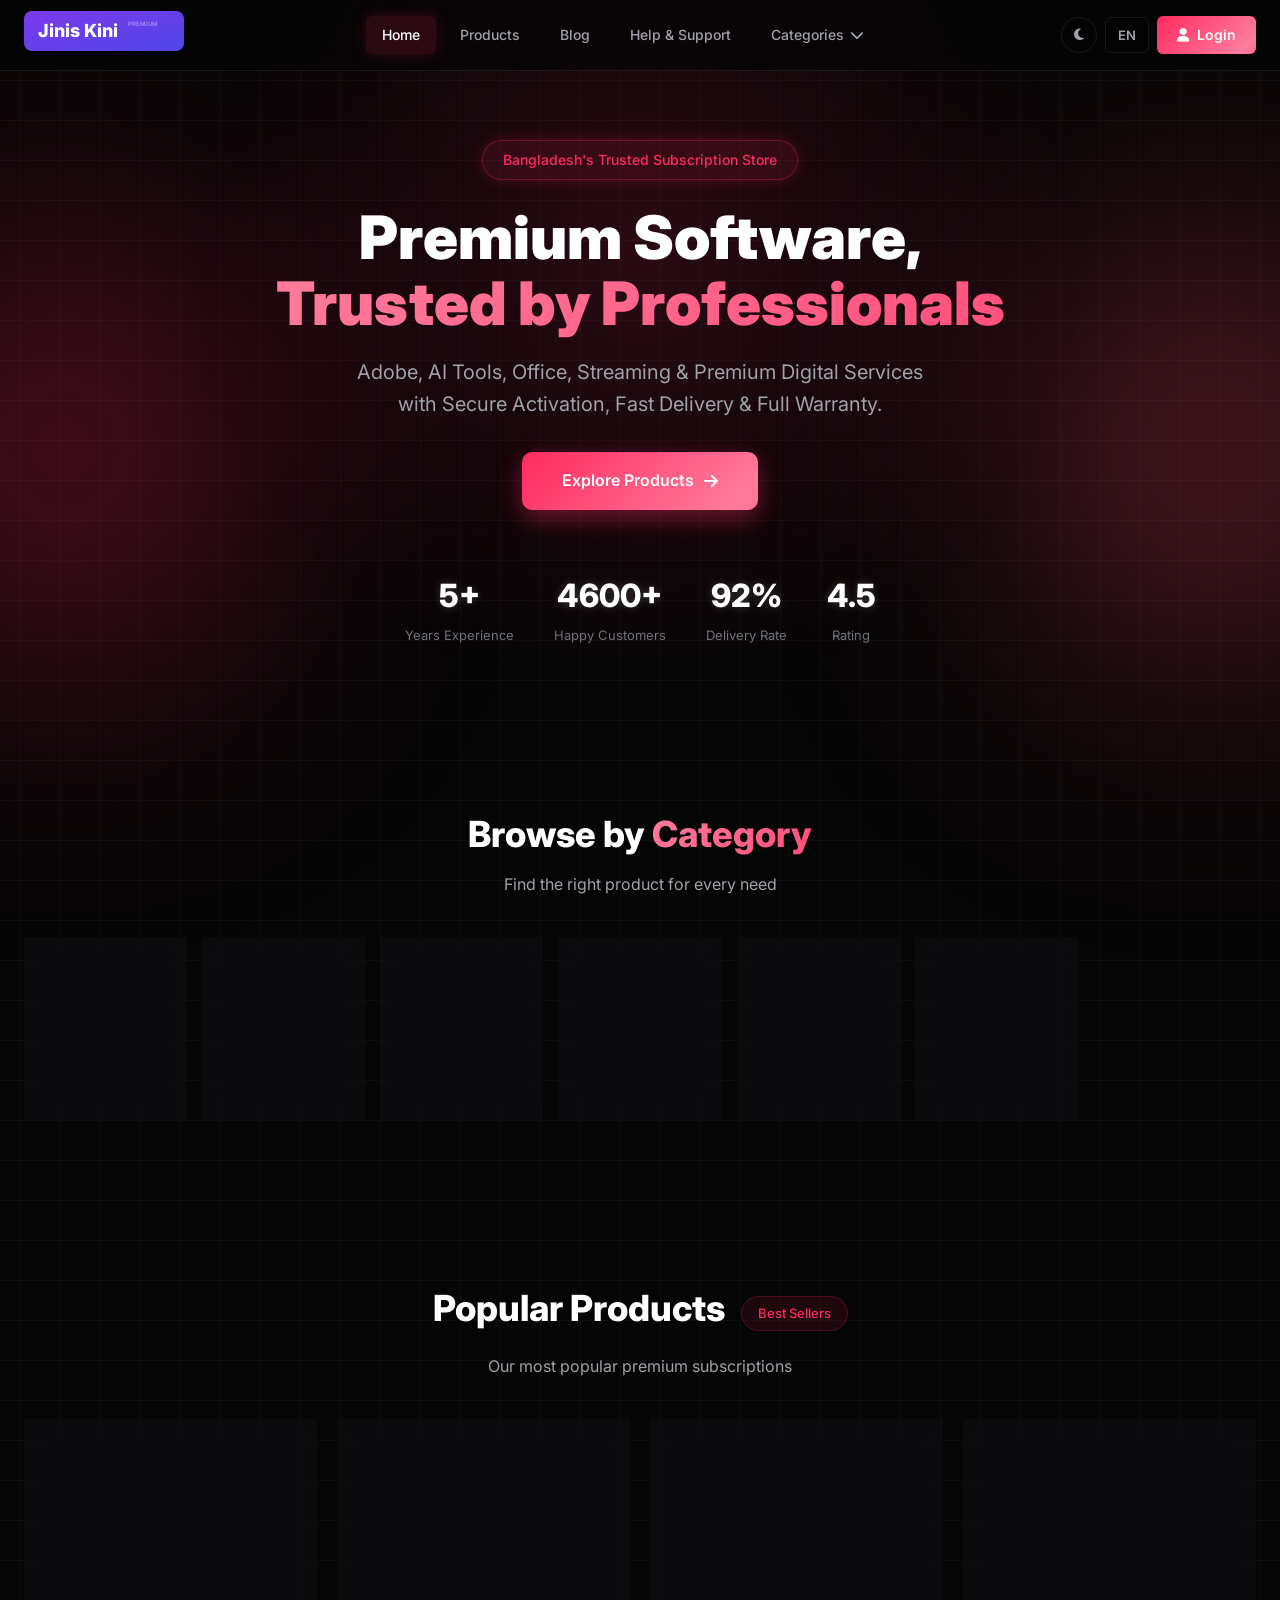
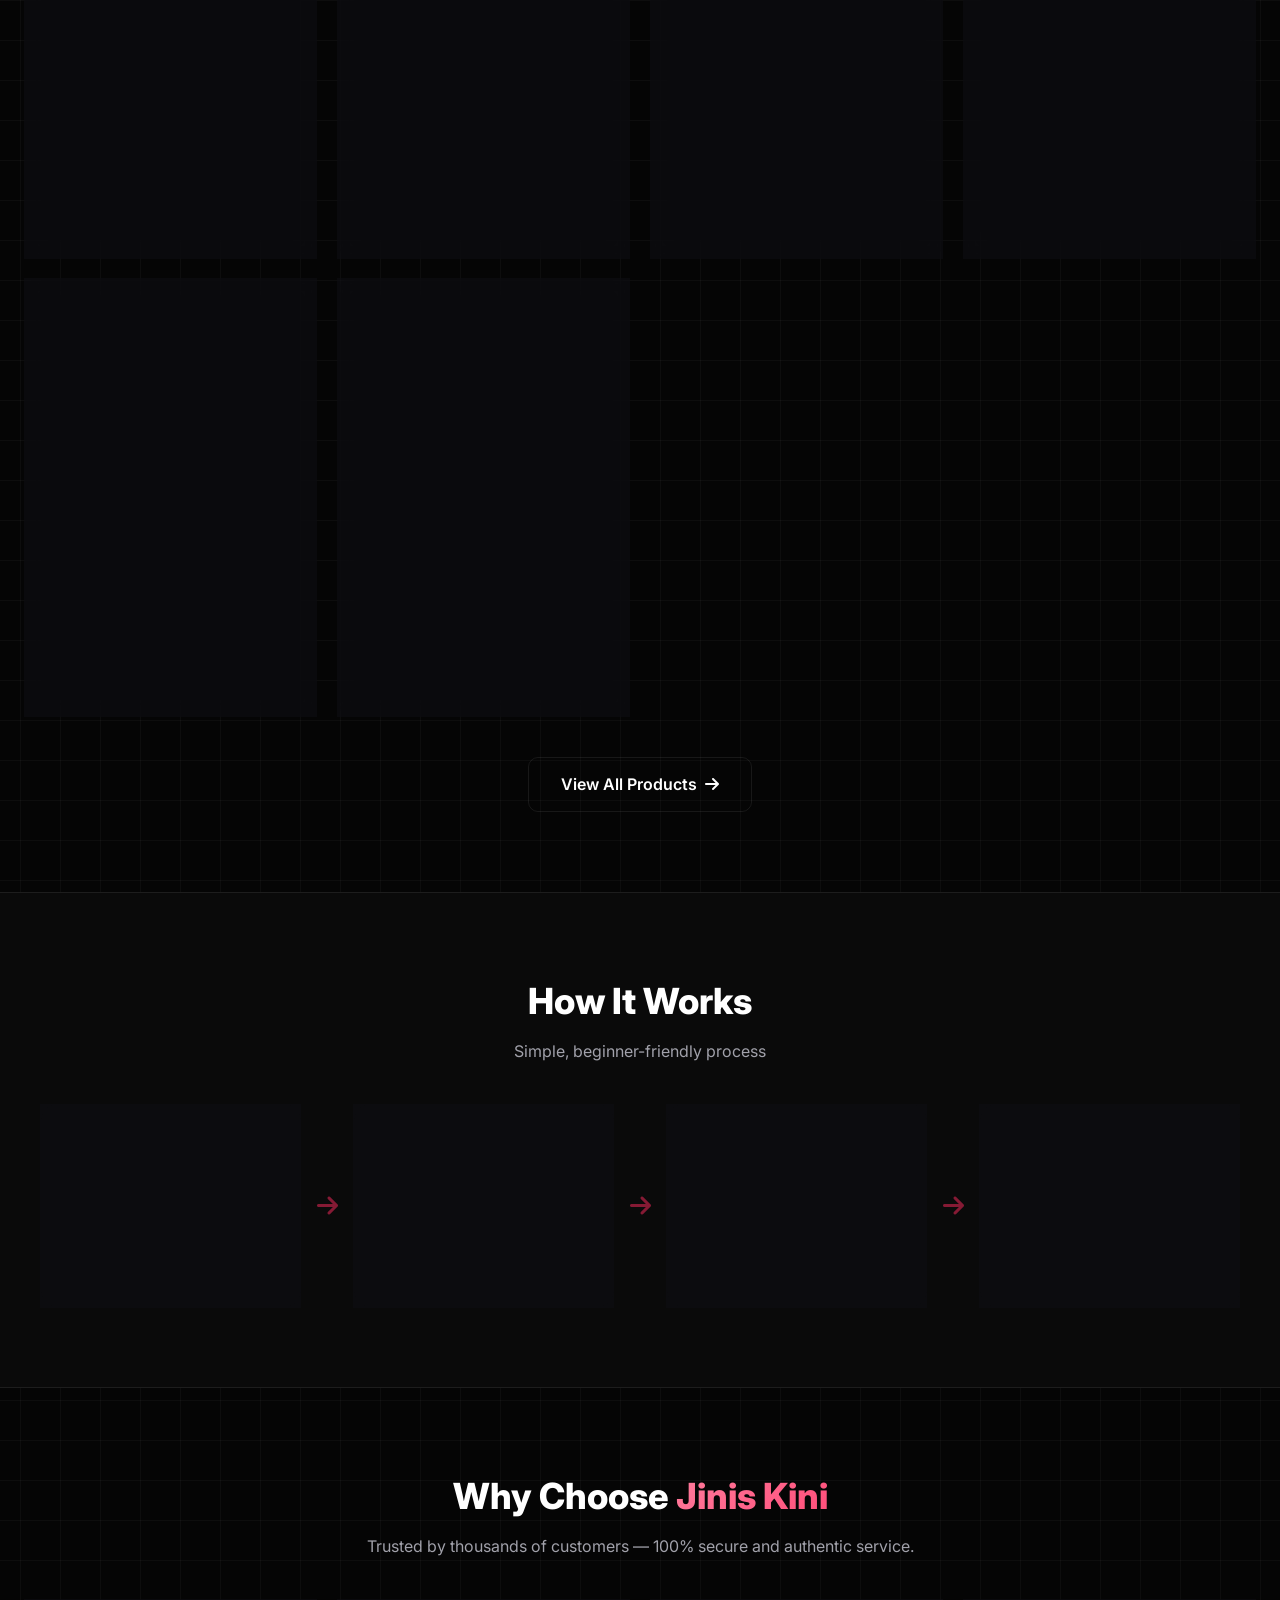
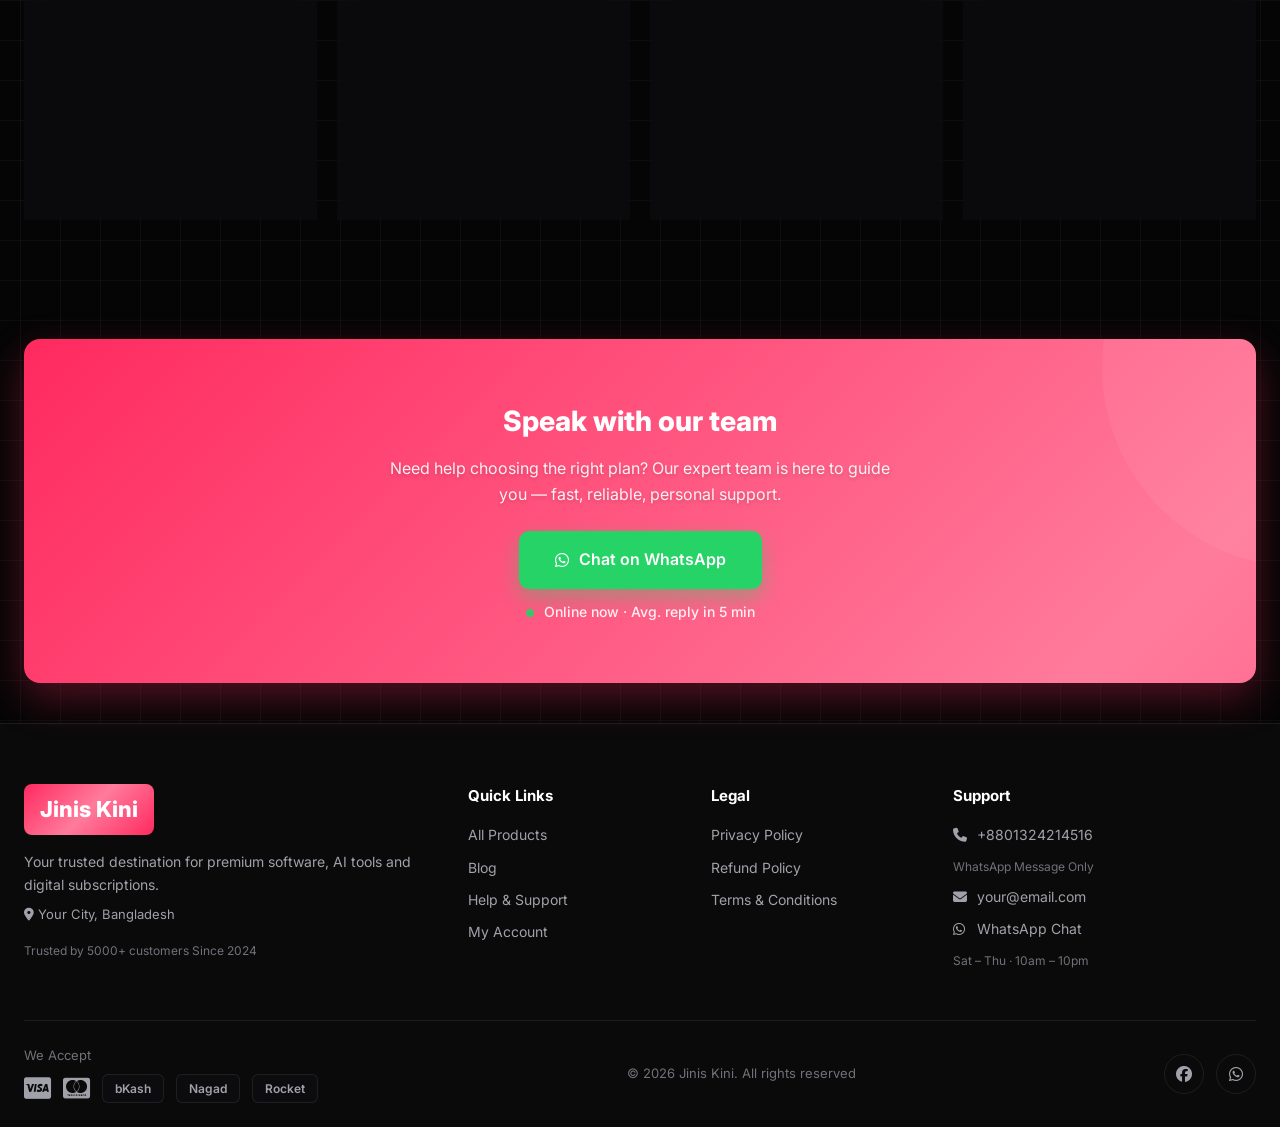
==== commit b562cb69: "Add files via upload" ====
--- a/index.html
+++ b/index.html
@@ -3,7 +3,7 @@
 <head>
     <meta charset="UTF-8">
     <meta name="viewport" content="width=device-width, initial-scale=1.0">
-    <title>YourBrand — Premium Digital Subscriptions in Bangladesh</title>
+    <title>Jinis Kini — Premium Digital Subscriptions in Bangladesh</title>
     <link rel="stylesheet" href="style.css">
     <link href="https://fonts.googleapis.com/css2?family=Inter:wght@300;400;500;600;700;800;900&display=swap" rel="stylesheet">
     <link rel="stylesheet" href="https://cdnjs.cloudflare.com/ajax/libs/font-awesome/6.5.1/css/all.min.css">
@@ -15,7 +15,7 @@
             <a href="index.html" class="logo">
                 <svg width="160" height="40" viewBox="0 0 160 40" fill="none" xmlns="http://www.w3.org/2000/svg">
                     <rect width="160" height="40" rx="8" fill="url(#lg)"/>
-                    <text x="14" y="26" font-family="Inter, sans-serif" font-weight="800" font-size="18" fill="white">YourBrand</text>
+                    <text x="14" y="26" font-family="Inter, sans-serif" font-weight="800" font-size="18" fill="white">Jinis Kini</text>
                     <text x="104" y="15" font-family="Inter, sans-serif" font-weight="600" font-size="6" fill="#a78bfa">PREMIUM</text>
                     <defs><linearGradient id="lg" x1="0" y1="0" x2="1" y2="1"><stop offset="0%" stop-color="#7c3aed"/><stop offset="100%" stop-color="#4f46e5"/></linearGradient></defs>
                 </svg>
@@ -34,7 +34,8 @@
             </div>
             <div class="nav-right">
                 <button class="theme-toggle" onclick="toggleTheme()"><i class="fas fa-moon"></i></button>
-                <button class="lang-toggle">EN</button>
+                <!-- Language Button Updated -->
+                <button class="lang-toggle" id="langBtn" onclick="toggleLanguage()">EN</button>
                 <a href="login.html" class="btn-login"><i class="fas fa-user"></i> Login</a>
                 <div class="hamburger" onclick="toggleMobileMenu()"><i class="fas fa-bars"></i></div>
             </div>
@@ -58,11 +59,13 @@
             <a href="products.html" class="btn-primary">
                 Explore Products <i class="fas fa-arrow-right"></i>
             </a>
+            
+            <!-- Stats with Counter Classes -->
             <div class="hero-stats">
-                <div class="stat"><span class="stat-num">5+</span><span class="stat-label">Years Experience</span></div>
-                <div class="stat"><span class="stat-num">5000+</span><span class="stat-label">Happy Customers</span></div>
-                <div class="stat"><span class="stat-num">99%</span><span class="stat-label">Delivery Rate</span></div>
-                <div class="stat"><span class="stat-num">4.9</span><span class="stat-label">Rating</span></div>
+                <div class="stat"><span class="stat-num counter" data-target="5" data-suffix="+">0</span><span class="stat-label">Years Experience</span></div>
+                <div class="stat"><span class="stat-num counter" data-target="5000" data-suffix="+">0</span><span class="stat-label">Happy Customers</span></div>
+                <div class="stat"><span class="stat-num counter" data-target="99" data-suffix="%">0</span><span class="stat-label">Delivery Rate</span></div>
+                <div class="stat"><span class="stat-num counter" data-target="4.9" data-suffix="">0</span><span class="stat-label">Rating</span></div>
             </div>
         </div>
     </section>
@@ -115,7 +118,7 @@
     <!-- ═══ WHY CHOOSE US ═══ -->
     <section class="why-us">
         <div class="container">
-            <h2 class="section-title">Why Choose <span class="gradient-text">YourBrand</span></h2>
+            <h2 class="section-title">Why Choose <span class="gradient-text">Jinis Kini</span></h2>
             <p class="section-subtitle">Trusted by thousands of customers — 100% secure and authentic service.</p>
             <div class="features-grid">
                 <div class="feature-card"><div class="feature-icon"><i class="fas fa-check-circle"></i></div><h3>100% Official Access</h3><p>Genuine subscriptions only — never fake or unauthorized accounts.</p></div>
@@ -133,7 +136,7 @@
                 <div class="chat-content">
                     <h2>Speak with our team</h2>
                     <p>Need help choosing the right plan? Our expert team is here to guide you — fast, reliable, personal support.</p>
-                    <a href="https://wa.link/yournumber" target="_blank" class="btn-whatsapp">
+                   <a href="https://wa.me/01324214516" target="_blank" class="btn-whatsapp">
                         <i class="fab fa-whatsapp"></i> Chat on WhatsApp
                     </a>
                     <span class="chat-status"><span class="dot"></span> Online now · Avg. reply in 5 min</span>
@@ -147,7 +150,7 @@
         <div class="container">
             <div class="footer-grid">
                 <div class="footer-brand">
-                    <h3 style="font-size:22px;font-weight:800;background:var(--gradient-1);display:inline-block;padding:8px 16px;border-radius:8px;color:white">YourBrand</h3>
+                    <h3 style="font-size:22px;font-weight:800;background:var(--gradient-1);display:inline-block;padding:8px 16px;border-radius:8px;color:white">Jinis Kini</h3>
                     <p>Your trusted destination for premium software, AI tools and digital subscriptions.</p>
                     <p class="footer-address"><i class="fas fa-location-dot"></i> Your City, Bangladesh</p>
                     <p class="footer-tagline">Trusted by 5000+ customers Since 2024</p>
@@ -172,7 +175,7 @@
                 <div class="footer-links">
                     <h4>Support</h4>
                     <ul class="support-list">
-                        <li><a href="tel:+8801234567890"><i class="fas fa-phone"></i> +8801234567890</a></li>
+                        <li><a href="tel:+8801324214516"><i class="fas fa-phone"></i> +8801324214516</a></li>
                         <li class="small-text">WhatsApp Message Only</li>
                         <li><a href="mailto:your@email.com"><i class="fas fa-envelope"></i> your@email.com</a></li>
                         <li><a href="#"><i class="fab fa-whatsapp"></i> WhatsApp Chat</a></li>
@@ -191,7 +194,7 @@
                         <span class="payment-local">Rocket</span>
                     </div>
                 </div>
-                <p class="copyright">&copy; 2026 YourBrand. All rights reserved</p>
+                <p class="copyright">&copy; 2026 Jinis Kini. All rights reserved</p>
                 <div class="social-links">
                     <a href="#"><i class="fab fa-facebook"></i></a>
                     <a href="#"><i class="fab fa-whatsapp"></i></a>
@@ -202,9 +205,22 @@
 
     <button id="backToTop" onclick="window.scrollTo({top:0,behavior:'smooth'})"><i class="fas fa-arrow-up"></i></button>
 
+    <!-- Google Translate Element (Hidden) -->
+    <div id="google_translate_element" style="display:none;"></div>
+
+    <script type="text/javascript">
+        function googleTranslateElementInit() {
+            new google.translate.TranslateElement({
+                pageLanguage: 'en', 
+                includedLanguages: 'en,bn', 
+                autoDisplay: false
+            }, 'google_translate_element');
+        }
+    </script>
+    <script type="text/javascript" src="https://translate.google.com/translate_a/element.js?cb=googleTranslateElementInit"></script>
+
     <script>
         // ═══════ YOUR GOOGLE SHEET API URL ═══════
-        // নিচের লাইনে আপনার SheetDB বা Apps Script এর API URL বসান
         const SHEET_API = 'https://sheetdb.io/api/v1/n2j17tqzv1a23';
 
         let allProducts = [];
@@ -224,6 +240,29 @@
         window.addEventListener('scroll', () => {
             document.getElementById('backToTop').style.display = window.scrollY > 300 ? 'flex' : 'none';
         });
+
+        // ── Translation Toggle Logic ──
+        let isBangla = false;
+        function toggleLanguage() {
+            let selectField = document.querySelector(".goog-te-combo");
+            let langBtn = document.getElementById('langBtn');
+            
+            if (selectField) {
+                if (!isBangla) {
+                    selectField.value = "bn";
+                    selectField.dispatchEvent(new Event("change"));
+                    langBtn.innerText = "BN";
+                    isBangla = true;
+                } else {
+                    selectField.value = "en";
+                    selectField.dispatchEvent(new Event("change"));
+                    langBtn.innerText = "EN";
+                    isBangla = false;
+                }
+            } else {
+                console.log("Google Translate is still loading...");
+            }
+        }
 
         // ── Load Products from Google Sheet ──
         async function loadData() {
@@ -235,7 +274,6 @@
                 allProducts = getFallbackProducts();
             }
             
-            // Extract categories
             const cats = new Set();
             allProducts.forEach(p => { if (p.category) cats.add(p.category); });
             allCategories = Array.from(cats);
@@ -308,7 +346,6 @@
             });
         }
 
-        // ── Fallback Products (YOUR branding, NOT AdobeWala) ──
         function getFallbackProducts() {
             return [
                 { id:"gimini pro", name:"Gemini Pro", category:"Gemini", sale_price:"160", original_price:"2500", discount_percent:"88%", sales_count:"1680", image:"https://placehold.co/300x300/1e1b4b/7c3aed?text=Adobe+CC", badge:"flagship" },
@@ -320,8 +357,44 @@
             ];
         }
 
+        // ── Counter Animation Script ──
+        function startCounterAnimation() {
+            const counters = document.querySelectorAll('.counter');
+            const observer = new IntersectionObserver((entries) => {
+                entries.forEach(entry => {
+                    if(entry.isIntersecting) {
+                        counters.forEach(counter => {
+                            const target = parseFloat(counter.getAttribute('data-target'));
+                            const suffix = counter.getAttribute('data-suffix') || '';
+                            const isFloat = counter.getAttribute('data-target').includes('.');
+                            const speed = 100;
+                            const inc = target / speed;
+                            
+                            let count = 0;
+                            const updateCount = () => {
+                                count += inc;
+                                if(count < target) {
+                                    counter.innerText = isFloat ? count.toFixed(1) + suffix : Math.ceil(count) + suffix;
+                                    setTimeout(updateCount, 15);
+                                } else {
+                                    counter.innerText = target + suffix;
+                                }
+                            };
+                            updateCount();
+                        });
+                        observer.disconnect(); 
+                    }
+                });
+            });
+            const statsSection = document.querySelector('.hero-stats');
+            if(statsSection) observer.observe(statsSection);
+        }
+
         // ── START ──
-        document.addEventListener('DOMContentLoaded', loadData);
+        document.addEventListener('DOMContentLoaded', () => {
+            loadData();
+            startCounterAnimation();
+        });
     </script>
 </body>
 </html>
--- a/style.css
+++ b/style.css
@@ -1,26 +1,27 @@
 /* ═══════════════════════════════════════
-   YOURBRAND — Complete Stylesheet
-   Same design as AdobeWala Clone
+   Jinis Kini — Complete Stylesheet (Red/Pink Theme & 3-Col Mobile)
    ═══════════════════════════════════════ */
 
 :root {
-    --bg-primary: #07070d;
-    --bg-secondary: #0d0d1a;
-    --bg-card: #111122;
-    --bg-card-hover: #1a1a30;
+    --bg-primary: #050505;
+    --bg-secondary: #0a0a0a;
+    --bg-card: #0f0f13;
+    --bg-card-hover: #16161c;
     --text-primary: #ffffff;
-    --text-secondary: #94a3b8;
-    --text-muted: #64748b;
-    --accent-primary: #7c3aed;
-    --accent-secondary: #4f46e5;
-    --accent-glow: rgba(124, 58, 237, 0.3);
-    --border-color: rgba(124, 58, 237, 0.15);
+    --text-secondary: #a1a1aa;
+    --text-muted: #71717a;
+    
+    --accent-primary: #ff2a5f; 
+    --accent-secondary: #ff4a6b;
+    --accent-glow: rgba(255, 42, 95, 0.3);
+    --border-color: rgba(255, 255, 255, 0.08);
     --success: #22c55e;
     --whatsapp: #25d366;
-    --gradient-1: linear-gradient(135deg, #7c3aed, #4f46e5);
-    --gradient-2: linear-gradient(135deg, #7c3aed, #a855f7);
-    --gradient-text: linear-gradient(135deg, #a78bfa, #7c3aed, #4f46e5);
-    --shadow-card: 0 8px 32px rgba(0, 0, 0, 0.3);
+    
+    --gradient-1: linear-gradient(135deg, #ff2a5f, #ff4a6b);
+    --gradient-2: linear-gradient(135deg, #ff2a5f, #ff7b9c);
+    --gradient-text: linear-gradient(135deg, #ff7b9c, #ff2a5f);
+    --shadow-card: 0 8px 32px rgba(0, 0, 0, 0.5);
     --radius: 16px;
     --radius-sm: 10px;
     --radius-xs: 6px;
@@ -35,7 +36,7 @@
     --text-primary: #0f172a;
     --text-secondary: #475569;
     --text-muted: #94a3b8;
-    --border-color: rgba(124, 58, 237, 0.2);
+    --border-color: rgba(255, 42, 95, 0.2);
     --shadow-card: 0 8px 32px rgba(0, 0, 0, 0.06);
 }
 
@@ -43,7 +44,12 @@
 
 body {
     font-family: var(--font);
-    background: var(--bg-primary);
+    background-color: var(--bg-primary);
+    background-image: 
+        linear-gradient(rgba(255, 255, 255, 0.03) 1px, transparent 1px),
+        linear-gradient(90deg, rgba(255, 255, 255, 0.03) 1px, transparent 1px);
+    background-size: 40px 40px; 
+    background-position: center top;
     color: var(--text-primary);
     line-height: 1.6;
     overflow-x: hidden;
@@ -72,7 +78,7 @@
     left: 0;
     right: 0;
     z-index: 1000;
-    background: rgba(7, 7, 13, 0.8);
+    background: rgba(5, 5, 5, 0.8);
     backdrop-filter: blur(20px);
     -webkit-backdrop-filter: blur(20px);
     border-bottom: 1px solid var(--border-color);
@@ -108,7 +114,7 @@
 .nav-links a:hover,
 .nav-links a.active {
     color: var(--text-primary);
-    background: rgba(124, 58, 237, 0.1);
+    background: rgba(255, 42, 95, 0.1);
 }
 
 .nav-dropdown { position: relative; }
@@ -128,7 +134,7 @@
     border-radius: var(--radius-xs);
 }
 
-.dropbtn:hover { color: var(--text-primary); background: rgba(124, 58, 237, 0.1); }
+.dropbtn:hover { color: var(--text-primary); background: rgba(255, 42, 95, 0.1); }
 
 .dropdown-content {
     display: none;
@@ -153,7 +159,7 @@
     font-size: 13px;
 }
 
-.dropdown-content a:hover { background: rgba(124, 58, 237, 0.1); }
+.dropdown-content a:hover { background: rgba(255, 42, 95, 0.1); }
 
 .nav-right {
     display: flex;
@@ -211,20 +217,22 @@
 .hero::before {
     content: '';
     position: absolute;
-    top: -50%;
+    top: -20%;
     left: 50%;
     transform: translateX(-50%);
-    width: 800px;
+    width: 100vw;
+    max-width: 1000px;
     height: 800px;
-    background: radial-gradient(circle, rgba(124, 58, 237, 0.08), transparent 70%);
+    background: radial-gradient(circle, rgba(255, 42, 95, 0.15), transparent 70%);
     pointer-events: none;
+    z-index: -1;
 }
 
 .hero-badge {
     display: inline-block;
     padding: 8px 20px;
-    background: rgba(124, 58, 237, 0.1);
-    border: 1px solid rgba(124, 58, 237, 0.2);
+    background: rgba(255, 42, 95, 0.1);
+    border: 1px solid rgba(255, 42, 95, 0.2);
     border-radius: 100px;
     font-size: 14px;
     font-weight: 500;
@@ -264,10 +272,10 @@
     font-weight: 600;
     border-radius: var(--radius-sm);
     transition: all 0.3s;
-    box-shadow: 0 4px 20px rgba(124, 58, 237, 0.3);
-}
-
-.btn-primary:hover { transform: translateY(-2px); box-shadow: 0 8px 30px rgba(124, 58, 237, 0.4); }
+    box-shadow: 0 8px 24px rgba(255, 42, 95, 0.3);
+}
+
+.btn-primary:hover { transform: translateY(-2px); box-shadow: 0 8px 30px rgba(255, 42, 95, 0.4); }
 
 .hero-stats {
     display: flex;
@@ -301,8 +309,8 @@
 .section-badge {
     display: inline-block;
     padding: 6px 16px;
-    background: rgba(124, 58, 237, 0.1);
-    border: 1px solid rgba(124, 58, 237, 0.2);
+    background: rgba(255, 42, 95, 0.1);
+    border: 1px solid rgba(255, 42, 95, 0.2);
     border-radius: 100px;
     font-size: 13px;
     color: var(--accent-primary);
@@ -338,13 +346,13 @@
 .category-card:hover {
     transform: translateY(-4px);
     border-color: var(--accent-primary);
-    box-shadow: 0 8px 24px rgba(124, 58, 237, 0.15);
+    box-shadow: 0 8px 24px rgba(255, 42, 95, 0.15);
 }
 
 .cat-icon {
     width: 48px;
     height: 48px;
-    background: rgba(124, 58, 237, 0.1);
+    background: rgba(255, 42, 95, 0.1);
     border-radius: 12px;
     display: flex;
     align-items: center;
@@ -374,8 +382,8 @@
 
 .product-card:hover {
     transform: translateY(-4px);
-    border-color: rgba(124, 58, 237, 0.3);
-    box-shadow: 0 12px 40px rgba(124, 58, 237, 0.1);
+    border-color: rgba(255, 42, 95, 0.3);
+    box-shadow: 0 12px 40px rgba(255, 42, 95, 0.1);
 }
 
 .product-img {
@@ -409,7 +417,7 @@
     letter-spacing: 0.5px;
 }
 
-.badge.-flagship { background: linear-gradient(135deg, #7c3aed, #4f46e5); color: white; }
+.badge.-flagship { background: linear-gradient(135deg, #ff2a5f, #ff4a6b); color: white; }
 .badge.-hot { background: linear-gradient(135deg, #ef4444, #dc2626); color: white; }
 .badge.-popular { background: linear-gradient(135deg, #f59e0b, #d97706); color: white; }
 .badge.-primary { background: linear-gradient(135deg, #3b82f6, #2563eb); color: white; }
@@ -469,9 +477,9 @@
     align-items: center;
     gap: 6px;
     padding: 10px 24px;
-    background: rgba(124, 58, 237, 0.1);
+    background: rgba(255, 42, 95, 0.1);
     color: var(--accent-primary);
-    border: 1px solid rgba(124, 58, 237, 0.2);
+    border: 1px solid rgba(255, 42, 95, 0.2);
     border-radius: var(--radius-xs);
     font-size: 13px;
     font-weight: 600;
@@ -502,7 +510,7 @@
 
 .btn-secondary:hover {
     border-color: var(--accent-primary);
-    background: rgba(124, 58, 237, 0.05);
+    background: rgba(255, 42, 95, 0.05);
 }
 
 /* ── HOW IT WORKS ── */
@@ -581,7 +589,7 @@
 .feature-icon {
     width: 56px;
     height: 56px;
-    background: rgba(124, 58, 237, 0.1);
+    background: rgba(255, 42, 95, 0.1);
     border-radius: 16px;
     display: flex;
     align-items: center;
@@ -797,7 +805,7 @@
     align-items: center;
     justify-content: center;
     font-size: 18px;
-    box-shadow: 0 4px 20px rgba(124, 58, 237, 0.3);
+    box-shadow: 0 4px 20px rgba(255, 42, 95, 0.3);
     transition: all 0.3s;
     z-index: 999;
 }
@@ -942,7 +950,7 @@
 .plan-card:hover,
 .plan-card.selected {
     border-color: var(--accent-primary);
-    background: rgba(124, 58, 237, 0.05);
+    background: rgba(255, 42, 95, 0.05);
 }
 
 .plan-card .plan-name { font-weight: 600; }
@@ -963,8 +971,8 @@
     align-items: center;
     justify-content: space-between;
     padding: 20px 24px;
-    background: rgba(124, 58, 237, 0.05);
-    border: 1px solid rgba(124, 58, 237, 0.2);
+    background: rgba(255, 42, 95, 0.05);
+    border: 1px solid rgba(255, 42, 95, 0.2);
     border-radius: var(--radius-sm);
     margin-top: 16px;
 }
@@ -1098,7 +1106,7 @@
 .support-card .support-icon {
     width: 64px;
     height: 64px;
-    background: rgba(124, 58, 237, 0.1);
+    background: rgba(255, 42, 95, 0.1);
     border-radius: 18px;
     display: flex;
     align-items: center;
@@ -1417,7 +1425,23 @@
     .stat-num { font-size: 22px; }
     
     .categories-grid { grid-template-columns: repeat(2, 1fr); }
-    .products-grid { grid-template-columns: 1fr; }
+    
+    /* ── MOBILE: 3 COLUMN GRID ── */
+    .products-grid { 
+        grid-template-columns: repeat(3, 1fr); 
+        gap: 8px; 
+    }
+    .product-img { height: 100px; padding: 8px; }
+    .product-info { padding: 8px; }
+    .product-info h3 { font-size: 11px; margin: 4px 0; line-height: 1.2; }
+    .product-category { font-size: 9px; }
+    .sales-count { font-size: 10px; margin-bottom: 6px; }
+    .sale-price { font-size: 14px; }
+    .sale-price .period { font-size: 10px; }
+    .original-price { font-size: 11px; }
+    .btn-view { padding: 6px; font-size: 10px; justify-content: center; width: 100%; }
+    .badge { font-size: 8px; padding: 2px 6px; top: 6px; left: 6px; }
+    
     .features-grid { grid-template-columns: 1fr; }
     
     .steps-grid { flex-direction: column; }
@@ -1436,4 +1460,753 @@
     .category-card { padding: 16px 12px; }
     .chat-card { padding: 40px 20px; }
     .auth-box { padding: 24px; }
+}/* ═══════════════════════════════════════
+   YOURBRAND — Complete Stylesheet (Red/Pink Flashy Theme)
+   ═══════════════════════════════════════ */
+
+:root {
+    --bg-primary: #050505;
+    --bg-secondary: #0a0a0a;
+    --bg-card: #0f0f13;
+    --bg-card-hover: #16161c;
+    --text-primary: #ffffff;
+    --text-secondary: #a1a1aa;
+    --text-muted: #71717a;
+    
+    --accent-primary: #ff2a5f; 
+    --accent-secondary: #ff4a6b;
+    --accent-glow: rgba(255, 42, 95, 0.4);
+    --border-color: rgba(255, 255, 255, 0.08);
+    --success: #22c55e;
+    --whatsapp: #25d366;
+    
+    --gradient-1: linear-gradient(135deg, #ff2a5f, #ff7b9c, #ff2a5f);
+    --gradient-2: linear-gradient(135deg, #ff2a5f, #ff7b9c);
+    --gradient-text: linear-gradient(135deg, #ff7b9c, #ff2a5f);
+    --shadow-card: 0 8px 32px rgba(0, 0, 0, 0.5);
+    --radius: 16px;
+    --radius-sm: 10px;
+    --radius-xs: 6px;
+    --font: 'Inter', -apple-system, sans-serif;
+}
+
+.light-mode {
+    --bg-primary: #f8fafc;
+    --bg-secondary: #f1f5f9;
+    --bg-card: #ffffff;
+    --bg-card-hover: #f8fafc;
+    --text-primary: #0f172a;
+    --text-secondary: #475569;
+    --text-muted: #94a3b8;
+    --border-color: rgba(255, 42, 95, 0.2);
+    --shadow-card: 0 8px 32px rgba(0, 0, 0, 0.06);
+}
+
+* { margin: 0; padding: 0; box-sizing: border-box; }
+
+body {
+    font-family: var(--font);
+    background-color: var(--bg-primary);
+    background-image: 
+        linear-gradient(rgba(255, 255, 255, 0.03) 1px, transparent 1px),
+        linear-gradient(90deg, rgba(255, 255, 255, 0.03) 1px, transparent 1px);
+    background-size: 40px 40px; 
+    background-position: center top;
+    color: var(--text-primary);
+    line-height: 1.6;
+    overflow-x: hidden;
+    transition: background 0.3s, color 0.3s;
+    position: relative;
+}
+
+/* ── 2 PASHE GRADIENT AMBIENT GLOW ── */
+body::before, body::after {
+    content: '';
+    position: fixed;
+    top: 0;
+    width: 40vw;
+    height: 100vh;
+    z-index: -2;
+    pointer-events: none;
+    filter: blur(120px);
+    opacity: 0.15;
+    animation: pulseGlow 8s alternate infinite ease-in-out;
+}
+body::before {
+    left: -15vw;
+    background: radial-gradient(circle, var(--accent-primary), transparent 70%);
+}
+body::after {
+    right: -15vw;
+    background: radial-gradient(circle, var(--accent-secondary), transparent 70%);
+    animation-delay: -4s;
+}
+@keyframes pulseGlow {
+    0% { transform: scale(1) translateY(0); opacity: 0.1; }
+    100% { transform: scale(1.3) translateY(5%); opacity: 0.25; }
+}
+
+a { text-decoration: none; color: inherit; }
+ul { list-style: none; }
+img { max-width: 100%; height: auto; }
+
+.container {
+    max-width: 1280px;
+    margin: 0 auto;
+    padding: 0 24px;
+}
+
+/* ── SCROLLBAR ── */
+::-webkit-scrollbar { width: 6px; }
+::-webkit-scrollbar-track { background: var(--bg-secondary); }
+::-webkit-scrollbar-thumb { background: var(--accent-primary); border-radius: 3px; }
+
+/* ── NAVBAR ── */
+.navbar {
+    position: fixed;
+    top: 0;
+    left: 0;
+    right: 0;
+    z-index: 1000;
+    background: rgba(5, 5, 5, 0.7);
+    backdrop-filter: blur(20px);
+    -webkit-backdrop-filter: blur(20px);
+    border-bottom: 1px solid var(--border-color);
+    transition: background 0.3s;
+}
+
+.light-mode .navbar {
+    background: rgba(248, 250, 252, 0.8);
+}
+
+.navbar .container {
+    display: flex;
+    align-items: center;
+    justify-content: space-between;
+    height: 70px;
+}
+
+.nav-links {
+    display: flex;
+    align-items: center;
+    gap: 8px;
+}
+
+.nav-links a {
+    padding: 8px 16px;
+    border-radius: var(--radius-xs);
+    font-size: 14px;
+    font-weight: 500;
+    color: var(--text-secondary);
+    transition: all 0.3s;
+}
+
+.nav-links a:hover,
+.nav-links a.active {
+    color: var(--text-primary);
+    background: rgba(255, 42, 95, 0.15);
+    box-shadow: 0 0 15px rgba(255, 42, 95, 0.2);
+}
+
+.nav-dropdown { position: relative; }
+
+.dropbtn {
+    background: none;
+    border: none;
+    color: var(--text-secondary);
+    font-family: var(--font);
+    font-size: 14px;
+    font-weight: 500;
+    padding: 8px 16px;
+    cursor: pointer;
+    display: flex;
+    align-items: center;
+    gap: 6px;
+    border-radius: var(--radius-xs);
+}
+
+.dropbtn:hover { color: var(--text-primary); background: rgba(255, 42, 95, 0.1); }
+
+.dropdown-content {
+    display: none;
+    position: absolute;
+    top: 100%;
+    left: 0;
+    min-width: 220px;
+    background: var(--bg-card);
+    border: 1px solid var(--border-color);
+    border-radius: var(--radius-sm);
+    padding: 8px;
+    box-shadow: var(--shadow-card);
+    z-index: 100;
+}
+
+.nav-dropdown:hover .dropdown-content { display: block; }
+
+.dropdown-content a {
+    display: block;
+    padding: 10px 16px;
+    border-radius: var(--radius-xs);
+    font-size: 13px;
+}
+
+.dropdown-content a:hover { background: rgba(255, 42, 95, 0.1); }
+
+.nav-right {
+    display: flex;
+    align-items: center;
+    gap: 8px;
+}
+
+.theme-toggle, .lang-toggle {
+    background: none;
+    border: 1px solid var(--border-color);
+    color: var(--text-secondary);
+    width: 36px;
+    height: 36px;
+    border-radius: 50%;
+    cursor: pointer;
+    display: flex;
+    align-items: center;
+    justify-content: center;
+    transition: all 0.3s;
+    font-family: var(--font);
+}
+
+.theme-toggle:hover, .lang-toggle:hover {
+    border-color: var(--accent-primary);
+    color: var(--text-primary);
+    box-shadow: 0 0 10px var(--accent-glow);
+}
+
+.lang-toggle { width: auto; padding: 0 12px; border-radius: var(--radius-xs); font-weight: 600; font-size: 13px; }
+
+.btn-login {
+    padding: 8px 20px;
+    background: var(--gradient-1);
+    background-size: 200% auto;
+    color: white !important;
+    border-radius: var(--radius-xs);
+    font-size: 14px;
+    font-weight: 600;
+    display: flex;
+    align-items: center;
+    gap: 8px;
+    transition: all 0.3s;
+    animation: shine 3s linear infinite;
+}
+
+.btn-login:hover { transform: translateY(-1px); box-shadow: 0 4px 15px var(--accent-glow); }
+
+.hamburger { display: none; cursor: pointer; color: var(--text-primary); font-size: 22px; }
+
+/* ── HERO ── */
+.hero {
+    padding: 140px 0 80px;
+    text-align: center;
+    position: relative;
+    overflow: hidden;
+}
+
+.hero::before {
+    content: '';
+    position: absolute;
+    top: -20%;
+    left: 50%;
+    transform: translateX(-50%);
+    width: 100vw;
+    max-width: 1000px;
+    height: 800px;
+    background: radial-gradient(circle, rgba(255, 42, 95, 0.15), transparent 70%);
+    pointer-events: none;
+    z-index: -1;
+}
+
+.hero-badge {
+    display: inline-block;
+    padding: 8px 20px;
+    background: rgba(255, 42, 95, 0.1);
+    border: 1px solid rgba(255, 42, 95, 0.3);
+    border-radius: 100px;
+    font-size: 14px;
+    font-weight: 500;
+    color: var(--accent-primary);
+    margin-bottom: 24px;
+    box-shadow: 0 0 15px rgba(255, 42, 95, 0.2);
+}
+
+.hero-title {
+    font-size: clamp(36px, 5vw, 60px);
+    font-weight: 900;
+    line-height: 1.1;
+    margin-bottom: 20px;
+}
+
+.gradient-text {
+    background: var(--gradient-text);
+    background-size: 200% auto;
+    -webkit-background-clip: text;
+    -webkit-text-fill-color: transparent;
+    background-clip: text;
+    animation: shine 3s linear infinite;
+}
+
+.hero-subtitle {
+    font-size: clamp(16px, 2vw, 20px);
+    color: var(--text-secondary);
+    max-width: 600px;
+    margin: 0 auto 32px;
+}
+
+/* FLASHY BUTTON */
+.btn-primary {
+    display: inline-flex;
+    align-items: center;
+    gap: 10px;
+    padding: 16px 40px;
+    background: var(--gradient-1);
+    background-size: 200% auto;
+    color: white;
+    font-size: 16px;
+    font-weight: 600;
+    border-radius: var(--radius-sm);
+    transition: all 0.3s;
+    box-shadow: 0 8px 24px rgba(255, 42, 95, 0.4);
+    animation: shine 3s linear infinite;
+}
+@keyframes shine {
+    to { background-position: 200% center; }
+}
+
+.btn-primary:hover { 
+    transform: translateY(-2px) scale(1.02); 
+    box-shadow: 0 12px 35px rgba(255, 42, 95, 0.6); 
+}
+
+.hero-stats {
+    display: flex;
+    justify-content: center;
+    gap: 40px;
+    margin-top: 60px;
+    flex-wrap: wrap;
+}
+
+.stat { display: flex; flex-direction: column; align-items: center; }
+.stat-num { font-size: 32px; font-weight: 800; color: var(--text-primary); text-shadow: 0 0 10px rgba(255, 255, 255, 0.2); }
+.stat-label { font-size: 13px; color: var(--text-muted); margin-top: 4px; }
+
+/* ── SECTIONS ── */
+section { padding: 80px 0; }
+
+.section-title {
+    font-size: clamp(28px, 3vw, 36px);
+    font-weight: 800;
+    text-align: center;
+    margin-bottom: 8px;
+}
+
+.section-subtitle {
+    text-align: center;
+    color: var(--text-secondary);
+    margin-bottom: 40px;
+    font-size: 16px;
+}
+
+.section-badge {
+    display: inline-block;
+    padding: 6px 16px;
+    background: rgba(255, 42, 95, 0.1);
+    border: 1px solid rgba(255, 42, 95, 0.2);
+    border-radius: 100px;
+    font-size: 13px;
+    color: var(--accent-primary);
+    font-weight: 500;
+}
+
+/* ── CATEGORIES ── */
+.categories-grid {
+    display: grid;
+    grid-template-columns: repeat(auto-fill, minmax(160px, 1fr));
+    gap: 16px;
+}
+
+.category-card {
+    background: var(--bg-card);
+    border: 1px solid var(--border-color);
+    border-radius: var(--radius);
+    padding: 24px 16px;
+    text-align: center;
+    transition: all 0.3s;
+    cursor: pointer;
+}
+
+.category-card:hover {
+    transform: translateY(-4px);
+    border-color: var(--accent-primary);
+    box-shadow: 0 8px 24px var(--accent-glow);
+}
+
+.cat-icon {
+    width: 48px;
+    height: 48px;
+    background: rgba(255, 42, 95, 0.1);
+    border-radius: 12px;
+    display: flex;
+    align-items: center;
+    justify-content: center;
+    margin: 0 auto 12px;
+    font-size: 20px;
+    color: var(--accent-primary);
+    transition: transform 0.3s;
+}
+
+.category-card:hover .cat-icon { transform: scale(1.1); }
+.category-card h3 { font-size: 15px; font-weight: 600; margin-bottom: 6px; }
+.category-card p { font-size: 12px; color: var(--text-muted); }
+
+/* ── PRODUCTS GRID ── */
+.products-grid {
+    display: grid;
+    grid-template-columns: repeat(auto-fill, minmax(280px, 1fr));
+    gap: 20px;
+}
+
+.product-card {
+    background: var(--bg-card);
+    border: 1px solid var(--border-color);
+    border-radius: var(--radius);
+    overflow: hidden;
+    transition: all 0.4s cubic-bezier(0.175, 0.885, 0.32, 1.275);
+}
+
+.product-card:hover {
+    transform: translateY(-8px);
+    border-color: var(--accent-primary);
+    box-shadow: 0 15px 45px var(--accent-glow);
+}
+
+.product-img {
+    position: relative;
+    background: var(--bg-secondary);
+    padding: 20px;
+    display: flex;
+    align-items: center;
+    justify-content: center;
+    height: 220px;
+}
+
+.product-img img {
+    max-width: 80%;
+    max-height: 80%;
+    object-fit: contain;
+    transition: transform 0.4s;
+}
+
+.product-card:hover .product-img img { transform: scale(1.1) rotate(2deg); }
+
+.badge {
+    position: absolute;
+    top: 12px;
+    left: 12px;
+    padding: 4px 12px;
+    border-radius: 100px;
+    font-size: 11px;
+    font-weight: 700;
+    text-transform: uppercase;
+    letter-spacing: 0.5px;
+}
+
+.badge.-flagship { background: linear-gradient(135deg, #ff2a5f, #ff4a6b); color: white; }
+.badge.-hot { background: linear-gradient(135deg, #ef4444, #dc2626); color: white; }
+.badge.-popular { background: linear-gradient(135deg, #f59e0b, #d97706); color: white; }
+.badge.-primary { background: linear-gradient(135deg, #3b82f6, #2563eb); color: white; }
+
+.product-info { padding: 16px 18px 20px; }
+.product-category { font-size: 12px; color: var(--accent-primary); font-weight: 500; text-transform: uppercase; letter-spacing: 0.5px; }
+.product-info h3 { font-size: 16px; font-weight: 700; margin: 6px 0 8px; line-height: 1.3; }
+.sales-count { font-size: 13px; color: var(--text-muted); margin-bottom: 10px; }
+.product-pricing { display: flex; align-items: baseline; gap: 10px; margin-bottom: 14px; }
+.sale-price { font-size: 24px; font-weight: 800; color: var(--text-primary); }
+.sale-price .period { font-size: 14px; font-weight: 500; color: var(--text-muted); }
+.original-price { font-size: 14px; color: var(--text-muted); text-decoration: line-through; }
+
+.btn-view {
+    display: inline-flex;
+    align-items: center;
+    gap: 6px;
+    padding: 10px 24px;
+    background: rgba(255, 42, 95, 0.1);
+    color: var(--accent-primary);
+    border: 1px solid rgba(255, 42, 95, 0.3);
+    border-radius: var(--radius-xs);
+    font-size: 13px;
+    font-weight: 600;
+    transition: all 0.3s;
+}
+
+.btn-view:hover { background: var(--accent-primary); color: white; box-shadow: 0 0 15px var(--accent-glow); }
+.view-all { text-align: center; margin-top: 40px; }
+
+.btn-secondary {
+    display: inline-flex;
+    align-items: center;
+    gap: 8px;
+    padding: 14px 32px;
+    border: 1px solid var(--border-color);
+    color: var(--text-primary);
+    border-radius: var(--radius-sm);
+    font-weight: 600;
+    transition: all 0.3s;
+}
+.btn-secondary:hover { border-color: var(--accent-primary); background: rgba(255, 42, 95, 0.1); box-shadow: 0 0 20px rgba(255, 42, 95, 0.2); }
+
+/* ── HOW IT WORKS ── */
+.how-it-works { background: var(--bg-secondary); border-top: 1px solid var(--border-color); border-bottom: 1px solid var(--border-color); }
+.steps-grid { display: flex; align-items: center; justify-content: center; gap: 16px; flex-wrap: wrap; }
+.step-card { background: var(--bg-card); border: 1px solid var(--border-color); border-radius: var(--radius); padding: 32px 24px; text-align: center; flex: 1; min-width: 200px; max-width: 260px; transition: all 0.3s; }
+.step-card:hover { border-color: var(--accent-primary); transform: translateY(-4px); box-shadow: 0 10px 25px rgba(255,42,95,0.15); }
+.step-num { width: 48px; height: 48px; background: var(--gradient-1); background-size: 200% auto; animation: shine 3s infinite; border-radius: 50%; display: flex; align-items: center; justify-content: center; font-size: 20px; font-weight: 700; color: white; margin: 0 auto 16px; box-shadow: 0 4px 15px var(--accent-glow); }
+.step-card h3 { font-size: 16px; font-weight: 700; margin-bottom: 8px; }
+.step-card p { font-size: 13px; color: var(--text-muted); line-height: 1.5; }
+.step-connector { color: var(--accent-primary); font-size: 24px; opacity: 0.5; flex-shrink: 0; }
+
+/* ── WHY US ── */
+.features-grid { display: grid; grid-template-columns: repeat(auto-fill, minmax(260px, 1fr)); gap: 20px; }
+.feature-card { background: var(--bg-card); border: 1px solid var(--border-color); border-radius: var(--radius); padding: 32px 24px; text-align: center; transition: all 0.3s; }
+.feature-card:hover { border-color: var(--accent-primary); transform: translateY(-4px); box-shadow: 0 10px 25px rgba(255,42,95,0.15); }
+.feature-icon { width: 56px; height: 56px; background: rgba(255, 42, 95, 0.1); border-radius: 16px; display: flex; align-items: center; justify-content: center; margin: 0 auto 16px; font-size: 24px; color: var(--accent-primary); transition: transform 0.3s;}
+.feature-card:hover .feature-icon { transform: rotate(10deg) scale(1.1); }
+.feature-card h3 { font-size: 17px; font-weight: 700; margin-bottom: 10px; }
+.feature-card p { font-size: 14px; color: var(--text-secondary); line-height: 1.6; }
+
+/* ── LIVE CHAT ── */
+.live-chat { padding: 40px 0; }
+.chat-card { background: var(--gradient-1); background-size: 200% auto; animation: shine 4s linear infinite; border-radius: var(--radius); padding: 60px 40px; text-align: center; position: relative; overflow: hidden; box-shadow: 0 15px 40px rgba(255,42,95,0.3); }
+.chat-card::before { content: ''; position: absolute; top: -50%; right: -20%; width: 400px; height: 400px; background: rgba(255, 255, 255, 0.05); border-radius: 50%; }
+.chat-content { position: relative; z-index: 1; }
+.chat-content h2 { font-size: 28px; font-weight: 800; margin-bottom: 12px; }
+.chat-content p { font-size: 16px; opacity: 0.9; max-width: 500px; margin: 0 auto 24px; line-height: 1.6; text-shadow: 0 2px 4px rgba(0,0,0,0.2); }
+.btn-whatsapp { display: inline-flex; align-items: center; gap: 10px; padding: 16px 36px; background: var(--whatsapp); color: white; border-radius: var(--radius-sm); font-size: 16px; font-weight: 600; transition: all 0.3s; box-shadow: 0 8px 20px rgba(37, 211, 102, 0.4); }
+.btn-whatsapp:hover { opacity: 0.9; transform: translateY(-4px); box-shadow: 0 12px 25px rgba(37, 211, 102, 0.6); }
+.chat-status { display: block; margin-top: 12px; font-size: 14px; opacity: 0.9; font-weight: 500; }
+.dot { display: inline-block; width: 8px; height: 8px; background: var(--whatsapp); border-radius: 50%; margin-right: 6px; animation: pulse 1.5s infinite; }
+@keyframes pulse { 0%, 100% { opacity: 1; transform:scale(1); } 50% { opacity: 0.4; transform:scale(1.2); } }
+
+/* ── FOOTER ── */
+.footer { background: var(--bg-secondary); border-top: 1px solid var(--border-color); padding: 60px 0 0; }
+.footer-grid { display: grid; grid-template-columns: 2fr 1fr 1fr 1.5fr; gap: 40px; margin-bottom: 40px; }
+.footer-brand p { font-size: 14px; color: var(--text-secondary); margin-top: 16px; line-height: 1.6; }
+.footer-address { margin-top: 8px !important; font-size: 13px !important; }
+.footer-tagline { font-size: 12px !important; color: var(--text-muted) !important; }
+.footer-links h4 { font-size: 15px; font-weight: 700; margin-bottom: 16px; color: var(--text-primary); }
+.footer-links ul li { margin-bottom: 10px; }
+.footer-links ul li a { font-size: 14px; color: var(--text-secondary); transition: color 0.3s; display: flex; align-items: center; gap: 8px; }
+.footer-links ul li a:hover { color: var(--accent-primary); transform: translateX(4px); }
+.small-text { font-size: 12px !important; color: var(--text-muted) !important; }
+.support-list li a i { width: 16px; }
+.footer-bottom { border-top: 1px solid var(--border-color); padding: 24px 0; display: flex; align-items: center; justify-content: space-between; flex-wrap: wrap; gap: 16px; }
+.payment-methods p { font-size: 13px; color: var(--text-muted); margin-bottom: 8px; }
+.payment-icons { display: flex; align-items: center; gap: 12px; font-size: 24px; color: var(--text-secondary); }
+.payment-local { background: var(--bg-card); padding: 4px 12px; border-radius: var(--radius-xs); font-size: 12px; font-weight: 600; border: 1px solid var(--border-color); }
+.copyright { font-size: 13px; color: var(--text-muted); }
+.social-links { display: flex; gap: 12px; }
+.social-links a { width: 40px; height: 40px; border: 1px solid var(--border-color); border-radius: 50%; display: flex; align-items: center; justify-content: center; color: var(--text-secondary); transition: all 0.3s; }
+.social-links a:hover { border-color: var(--accent-primary); color: var(--accent-primary); box-shadow: 0 0 15px rgba(255,42,95,0.3); transform: translateY(-2px); }
+
+/* ── BACK TO TOP ── */
+#backToTop { position: fixed; bottom: 30px; right: 30px; width: 48px; height: 48px; background: var(--gradient-1); background-size: 200% auto; animation: shine 3s infinite; color: white; border: none; border-radius: 50%; cursor: pointer; display: none; align-items: center; justify-content: center; font-size: 18px; box-shadow: 0 4px 20px rgba(255, 42, 95, 0.4); transition: all 0.3s; z-index: 999; }
+#backToTop:hover { transform: translateY(-4px) scale(1.1); }
+
+/* ── PAGE HEADER ── */
+.page-header { padding: 120px 0 40px; text-align: center; background: var(--bg-secondary); }
+.page-header h1 { font-size: clamp(32px, 4vw, 48px); font-weight: 900; margin-bottom: 8px; }
+.page-header p { color: var(--text-secondary); font-size: 16px; }
+.breadcrumb { display: flex; align-items: center; justify-content: center; gap: 8px; margin-bottom: 16px; font-size: 13px; color: var(--text-muted); }
+.breadcrumb a { color: var(--text-secondary); }
+.breadcrumb a:hover { color: var(--accent-primary); }
+.breadcrumb .current { color: var(--accent-primary); }
+
+/* ── MOBILE RESPONSIVE ── */
+@media (max-width: 1024px) {
+    .footer-grid { grid-template-columns: 1fr 1fr; }
+}
+
+@media (max-width: 768px) {
+    .nav-links, .nav-right .theme-toggle, .nav-right .lang-toggle, .nav-right .btn-login { display: none; }
+    .hamburger { display: block; }
+    .nav-links.open { display: flex; flex-direction: column; position: absolute; top: 70px; left: 0; right: 0; background: var(--bg-primary); border-bottom: 1px solid var(--border-color); padding: 16px; box-shadow: var(--shadow-card); }
+    .nav-right.open { display: flex; position: absolute; top: 280px; right: 16px; gap: 8px; }
+    
+    .hero { padding: 120px 0 60px; }
+    .hero-stats { gap: 24px; }
+    .stat-num { font-size: 22px; }
+    
+    .categories-grid { grid-template-columns: repeat(2, 1fr); }
+    
+    /* ── MOBILE: 3 COLUMN GRID ── */
+    .products-grid { grid-template-columns: repeat(3, 1fr); gap: 8px; }
+    .product-img { height: 100px; padding: 8px; }
+    .product-info { padding: 8px; }
+    .product-info h3 { font-size: 11px; margin: 4px 0; line-height: 1.2; }
+    .product-category { font-size: 9px; }
+    .sales-count { font-size: 10px; margin-bottom: 6px; }
+    .sale-price { font-size: 14px; }
+    .sale-price .period { font-size: 10px; }
+    .original-price { font-size: 11px; }
+    .btn-view { padding: 6px; font-size: 10px; justify-content: center; width: 100%; }
+    .badge { font-size: 8px; padding: 2px 6px; top: 6px; left: 6px; }
+    
+    .features-grid { grid-template-columns: 1fr; }
+    .steps-grid { flex-direction: column; }
+    .step-connector { transform: rotate(90deg); }
+    .footer-grid { grid-template-columns: 1fr; }
+    .footer-bottom { flex-direction: column; text-align: center; }
+}
+
+@media (max-width: 480px) {
+    .categories-grid { grid-template-columns: 1fr 1fr; gap: 10px; }
+    .category-card { padding: 16px 12px; }
+}
+/* =========================================
+   NEW GLASSY AND GRADIENT GLOW EFFECT
+========================================= */
+
+/* Update Card Background Variables for Glassy Look */
+:root {
+    --bg-card: rgba(15, 15, 19, 0.65);
+    --bg-card-hover: rgba(22, 22, 28, 0.8);
+}
+
+.light-mode {
+    --bg-card: rgba(255, 255, 255, 0.7);
+    --bg-card-hover: rgba(248, 250, 252, 0.9);
+}
+
+/* 1. Gradient Ambient Glow for Body */
+body::before, body::after {
+    content: '';
+    position: fixed;
+    top: 0;
+    width: 40vw;
+    height: 100vh;
+    z-index: -2;
+    pointer-events: none;
+    filter: blur(120px);
+    opacity: 0.35;
+    animation: pulseGlow 8s alternate infinite ease-in-out;
+}
+body::before {
+    left: -15vw;
+    background: radial-gradient(circle, var(--accent-primary), transparent 70%);
+}
+body::after {
+    right: -15vw;
+    background: radial-gradient(circle, var(--accent-secondary), transparent 70%);
+    animation-delay: -4s;
+}
+@keyframes pulseGlow {
+    0% { transform: scale(1) translateY(0); opacity: 0.2; }
+    100% { transform: scale(1.3) translateY(5%); opacity: 0.45; }
+}
+
+/* 2. Glassy Effect for All Cards Across All Pages */
+.dropdown-content, 
+.category-card, 
+.product-card, 
+.step-card, 
+.feature-card,
+.blog-card,
+.support-card,
+.auth-box {
+    background: var(--bg-card);
+    backdrop-filter: blur(12px);
+    -webkit-backdrop-filter: blur(12px);
+    border: 1px solid var(--border-color);
+}
+/* =========================================
+   NEW GLASSY AND GRADIENT GLOW EFFECT
+========================================= */
+
+/* Update Card Background Variables for Glassy Look */
+:root {
+    --bg-card: rgba(15, 15, 19, 0.65);
+    --bg-card-hover: rgba(22, 22, 28, 0.8);
+}
+
+.light-mode {
+    --bg-card: rgba(255, 255, 255, 0.7);
+    --bg-card-hover: rgba(248, 250, 252, 0.9);
+}
+
+/* 1. Gradient Ambient Glow for Body */
+body::before, body::after {
+    content: '';
+    position: fixed;
+    top: 0;
+    width: 40vw;
+    height: 100vh;
+    z-index: -2;
+    pointer-events: none;
+    filter: blur(120px);
+    opacity: 0.35;
+    animation: pulseGlow 8s alternate infinite ease-in-out;
+}
+body::before {
+    left: -15vw;
+    background: radial-gradient(circle, var(--accent-primary), transparent 70%);
+}
+body::after {
+    right: -15vw;
+    background: radial-gradient(circle, var(--accent-secondary), transparent 70%);
+    animation-delay: -4s;
+}
+@keyframes pulseGlow {
+    0% { transform: scale(1) translateY(0); opacity: 0.2; }
+    100% { transform: scale(1.3) translateY(5%); opacity: 0.45; }
+}
+
+/* 2. Glassy Effect for All Cards Across All Pages */
+.dropdown-content, 
+.category-card, 
+.product-card, 
+.step-card, 
+.feature-card,
+.blog-card,
+.support-card,
+.auth-box {
+    background: var(--bg-card);
+    backdrop-filter: blur(12px);
+    -webkit-backdrop-filter: blur(12px);
+    border: 1px solid var(--border-color);
+}
+/* =========================================
+   FILTER BAR & BUTTONS (Blog & Products Page)
+========================================= */
+.filter-bar { 
+    display: flex; 
+    gap: 10px; 
+    flex-wrap: wrap; 
+    margin-bottom: 32px; 
+}
+
+.filter-btn { 
+    padding: 10px 24px; 
+    background: var(--bg-card); 
+    border: 1px solid var(--border-color); 
+    border-radius: 100px; 
+    color: var(--text-secondary); 
+    font-size: 14px; 
+    font-weight: 500; 
+    cursor: pointer; 
+    transition: all 0.3s; 
+    font-family: var(--font); 
+    backdrop-filter: blur(12px);
+    -webkit-backdrop-filter: blur(12px);
+}
+
+.filter-btn:hover, .filter-btn.active { 
+    background: var(--accent-primary); 
+    border-color: var(--accent-primary); 
+    color: white; 
+    box-shadow: 0 4px 15px var(--accent-glow);
 }
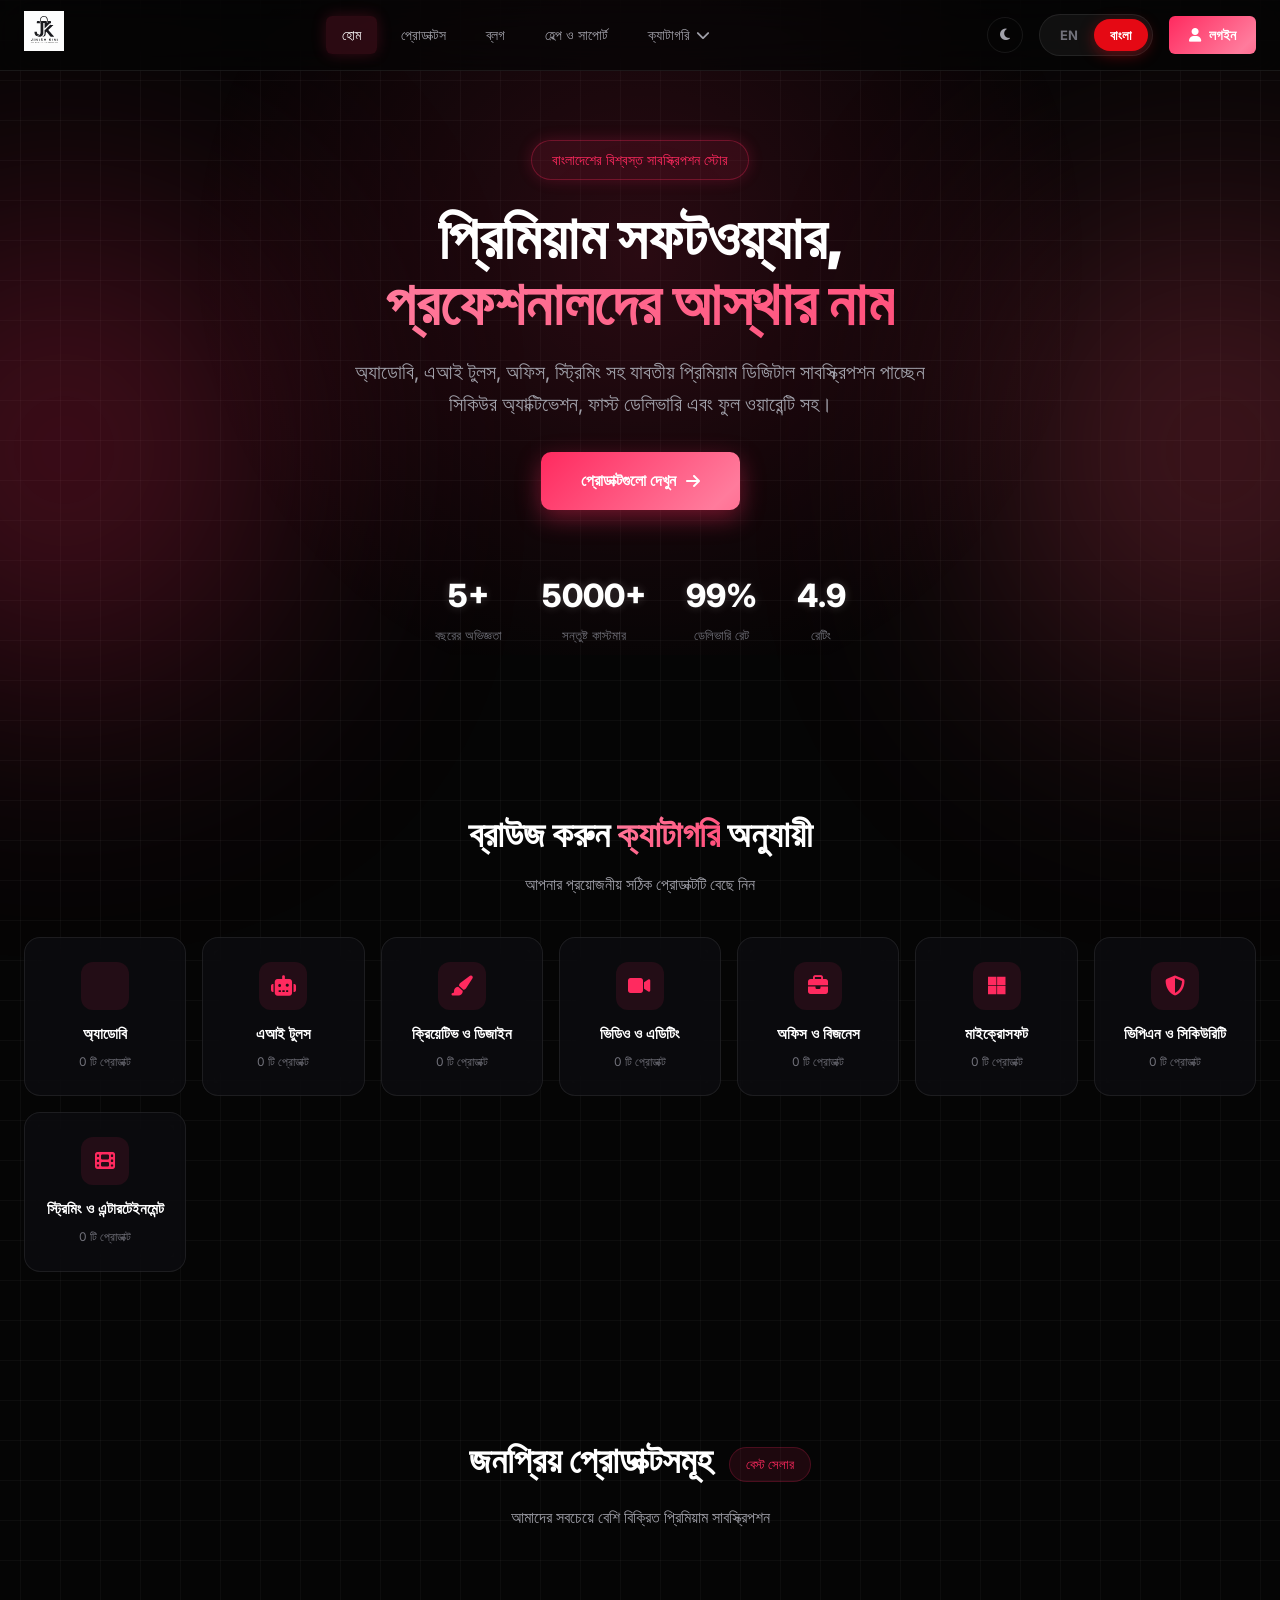
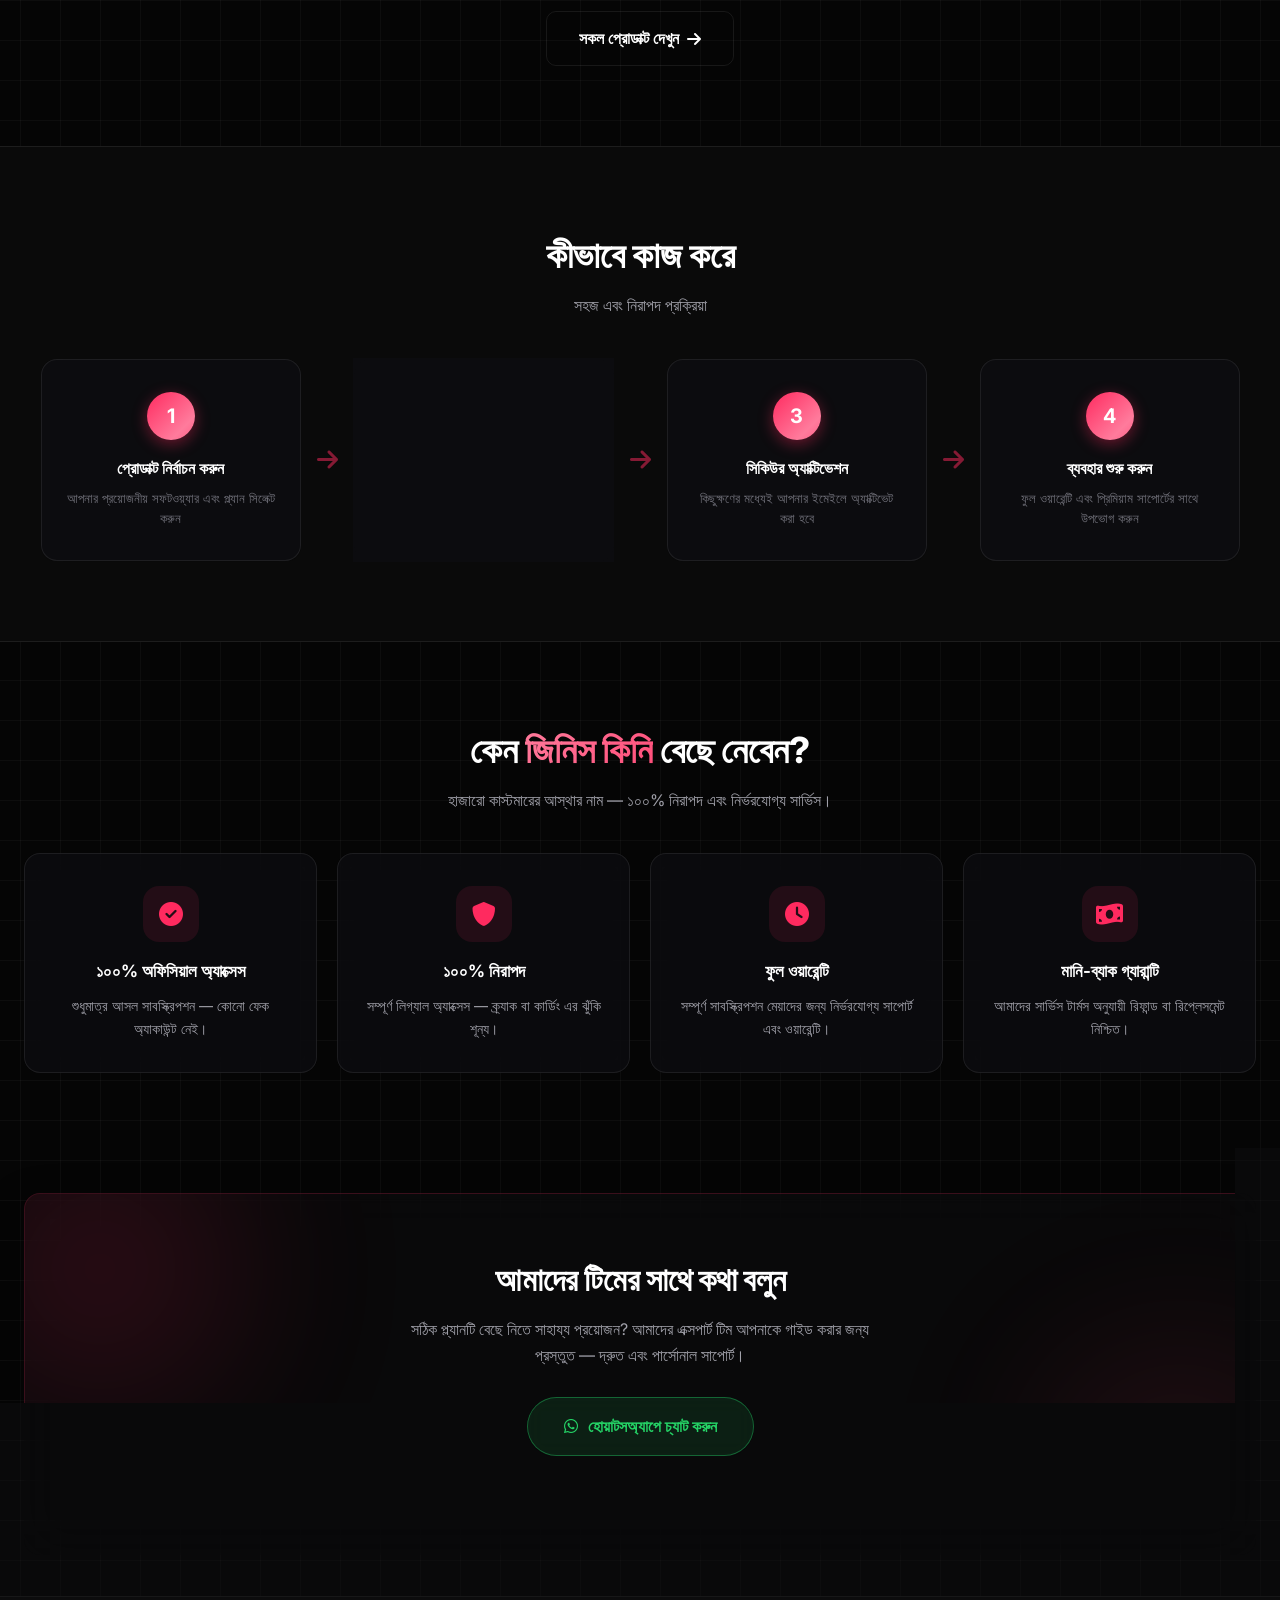
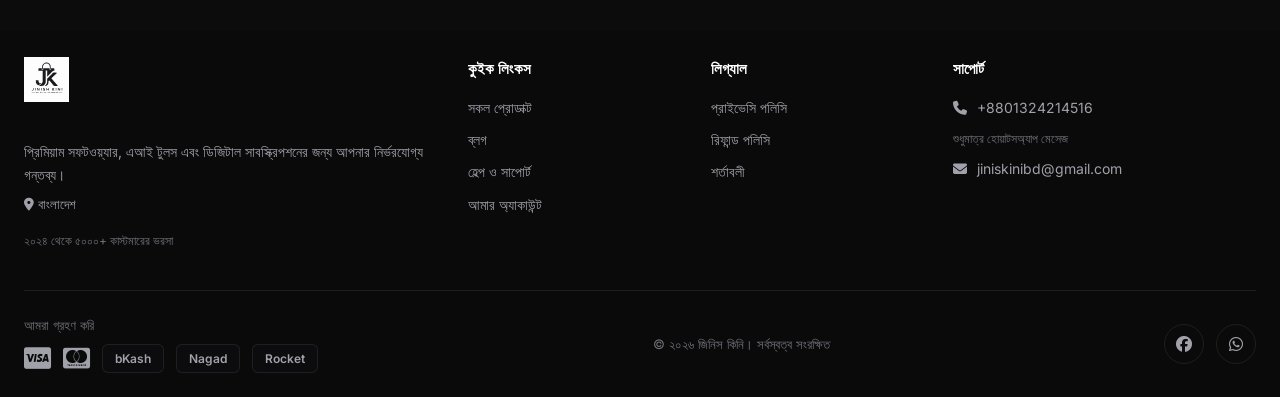
==== commit ae79250e: "Add files via upload" ====
--- a/index.html
+++ b/index.html
@@ -1,11 +1,11 @@
 <!DOCTYPE html>
-<html lang="en">
+<html lang="bn">
 <head>
     <meta charset="UTF-8">
     <meta name="viewport" content="width=device-width, initial-scale=1.0">
-    <title>Jinis Kini — Premium Digital Subscriptions in Bangladesh</title>
+    <title data-bn="জিনিস কিনি — বাংলাদেশের প্রিমিয়াম ডিজিটাল সাবস্ক্রিপশন" data-en="Jinis Kini — Premium Digital Subscriptions in Bangladesh">জিনিস কিনি — বাংলাদেশের প্রিমিয়াম ডিজিটাল সাবস্ক্রিপশন</title>
+    <link rel="icon" type="image/svg+xml" href="logo.svg">
     <link rel="stylesheet" href="style.css">
-    <link href="https://fonts.googleapis.com/css2?family=Inter:wght@300;400;500;600;700;800;900&display=swap" rel="stylesheet">
     <link rel="stylesheet" href="https://cdnjs.cloudflare.com/ajax/libs/font-awesome/6.5.1/css/all.min.css">
 </head>
 <body>
@@ -13,30 +13,35 @@
     <nav class="navbar">
         <div class="container">
             <a href="index.html" class="logo">
-                <svg width="160" height="40" viewBox="0 0 160 40" fill="none" xmlns="http://www.w3.org/2000/svg">
-                    <rect width="160" height="40" rx="8" fill="url(#lg)"/>
-                    <text x="14" y="26" font-family="Inter, sans-serif" font-weight="800" font-size="18" fill="white">Jinis Kini</text>
-                    <text x="104" y="15" font-family="Inter, sans-serif" font-weight="600" font-size="6" fill="#a78bfa">PREMIUM</text>
-                    <defs><linearGradient id="lg" x1="0" y1="0" x2="1" y2="1"><stop offset="0%" stop-color="#7c3aed"/><stop offset="100%" stop-color="#4f46e5"/></linearGradient></defs>
-                </svg>
+                <img src="logo.svg" alt="Jinis Kini" style="height: 40px; width: auto; object-fit: contain;">
             </a>
             <div class="nav-links">
-                <a href="index.html" class="active">Home</a>
-                <a href="products.html">Products</a>
-                <a href="blog.html">Blog</a>
-                <a href="support.html">Help & Support</a>
+                <a href="index.html" class="active" data-bn="হোম" data-en="Home">হোম</a>
+                <a href="products.html" data-bn="প্রোডাক্টস" data-en="Products">প্রোডাক্টস</a>
+                <a href="blog.html" data-bn="ব্লগ" data-en="Blog">ব্লগ</a>
+                <a href="support.html" data-bn="হেল্প ও সাপোর্ট" data-en="Help & Support">হেল্প ও সাপোর্ট</a>
+                
                 <div class="nav-dropdown">
-                    <button class="dropbtn">Categories <i class="fas fa-chevron-down"></i></button>
-                    <div class="dropdown-content" id="categoryDropdown">
-                        <!-- Dynamic -->
+                    <button class="dropbtn"><span data-bn="ক্যাটাগরি" data-en="Categories">ক্যাটাগরি</span> <i class="fas fa-chevron-down"></i></button>
+                    <div class="dropdown-content">
+                        <a href="products.html?cat=Adobe" data-bn="অ্যাডোবি" data-en="Adobe">Adobe</a>
+                        <a href="products.html?cat=AI Tools" data-bn="এআই টুলস" data-en="AI Tools">AI Tools</a>
+                        <a href="products.html?cat=Creative & Design" data-bn="ক্রিয়েটিভ ও ডিজাইন" data-en="Creative & Design">Creative & Design</a>
+                        <a href="products.html?cat=Video & Editing" data-bn="ভিডিও ও এডিটিং" data-en="Video & Editing">Video & Editing</a>
+                        <a href="products.html?cat=Office & Business" data-bn="অফিস ও বিজনেস" data-en="Office & Business">Office & Business</a>
+                        <a href="products.html?cat=Microsoft" data-bn="মাইক্রোসফট" data-en="Microsoft">Microsoft</a>
+                        <a href="products.html?cat=VPN & Security" data-bn="ভিপিএন ও সিকিউরিটি" data-en="VPN & Security">VPN & Security</a>
+                        <a href="products.html?cat=Streaming & Entertainment" data-bn="স্ট্রিমিং ও এন্টারটেইনমেন্ট" data-en="Streaming & Entertainment">Streaming & Entertainment</a>
                     </div>
                 </div>
             </div>
             <div class="nav-right">
                 <button class="theme-toggle" onclick="toggleTheme()"><i class="fas fa-moon"></i></button>
-                <!-- Language Button Updated -->
-                <button class="lang-toggle" id="langBtn" onclick="toggleLanguage()">EN</button>
-                <a href="login.html" class="btn-login"><i class="fas fa-user"></i> Login</a>
+                <div class="lang-switch-wrapper" onclick="toggleLanguage()">
+                    <div class="lang-option en-opt">EN</div>
+                    <div class="lang-option bn-opt active">বাংলা</div>
+                </div>
+                <a href="login.html" class="btn-login"><i class="fas fa-user"></i> <span data-bn="লগইন" data-en="Login">লগইন</span></a>
                 <div class="hamburger" onclick="toggleMobileMenu()"><i class="fas fa-bars"></i></div>
             </div>
         </div>
@@ -46,26 +51,24 @@
     <section class="hero">
         <div class="container">
             <div class="hero-badge">
-                <span>Bangladesh's Trusted Subscription Store</span>
-            </div>
-            <h1 class="hero-title">
-                Premium Software,<br>
-                <span class="gradient-text">Trusted by Professionals</span>
+                <span data-bn="বাংলাদেশের বিশ্বস্ত সাবস্ক্রিপশন স্টোর" data-en="Bangladesh's Trusted Subscription Store">বাংলাদেশের বিশ্বস্ত সাবস্ক্রিপশন স্টোর</span>
+            </div>
+            <h1 class="hero-title" data-bn="প্রিমিয়াম সফটওয়্যার,<br><span class='gradient-text'>প্রফেশনালদের আস্থার নাম</span>" data-en="Premium Software,<br><span class='gradient-text'>Trusted by Professionals</span>">
+                প্রিমিয়াম সফটওয়্যার,<br>
+                <span class="gradient-text">প্রফেশনালদের আস্থার নাম</span>
             </h1>
-            <p class="hero-subtitle">
-                Adobe, AI Tools, Office, Streaming & Premium Digital Services<br>
-                with Secure Activation, Fast Delivery & Full Warranty.
+            <p class="hero-subtitle" data-bn="অ্যাডোবি, এআই টুলস, অফিস, স্ট্রিমিং সহ যাবতীয় প্রিমিয়াম ডিজিটাল সাবস্ক্রিপশন পাচ্ছেন সিকিউর অ্যাক্টিভেশন, ফাস্ট ডেলিভারি এবং ফুল ওয়ারেন্টি সহ।" data-en="Adobe, AI Tools, Office, Streaming & Premium Digital Services with Secure Activation, Fast Delivery & Full Warranty.">
+                অ্যাডোবি, এআই টুলস, অফিস, স্ট্রিমিং সহ যাবতীয় প্রিমিয়াম ডিজিটাল সাবস্ক্রিপশন পাচ্ছেন সিকিউর অ্যাক্টিভেশন, ফাস্ট ডেলিভারি এবং ফুল ওয়ারেন্টি সহ।
             </p>
-            <a href="products.html" class="btn-primary">
-                Explore Products <i class="fas fa-arrow-right"></i>
+            <a href="products.html" class="btn-primary" data-bn="প্রোডাক্টগুলো দেখুন <i class='fas fa-arrow-right'></i>" data-en="Explore Products <i class='fas fa-arrow-right'></i>">
+                প্রোডাক্টগুলো দেখুন <i class="fas fa-arrow-right"></i>
             </a>
             
-            <!-- Stats with Counter Classes -->
             <div class="hero-stats">
-                <div class="stat"><span class="stat-num counter" data-target="5" data-suffix="+">0</span><span class="stat-label">Years Experience</span></div>
-                <div class="stat"><span class="stat-num counter" data-target="5000" data-suffix="+">0</span><span class="stat-label">Happy Customers</span></div>
-                <div class="stat"><span class="stat-num counter" data-target="99" data-suffix="%">0</span><span class="stat-label">Delivery Rate</span></div>
-                <div class="stat"><span class="stat-num counter" data-target="4.9" data-suffix="">0</span><span class="stat-label">Rating</span></div>
+                <div class="stat"><span class="stat-num counter" data-target="5" data-suffix="+">0</span><span class="stat-label" data-bn="বছরের অভিজ্ঞতা" data-en="Years Experience">বছরের অভিজ্ঞতা</span></div>
+                <div class="stat"><span class="stat-num counter" data-target="5000" data-suffix="+">0</span><span class="stat-label" data-bn="সন্তুষ্ট কাস্টমার" data-en="Happy Customers">সন্তুষ্ট কাস্টমার</span></div>
+                <div class="stat"><span class="stat-num counter" data-target="99" data-suffix="%">0</span><span class="stat-label" data-bn="ডেলিভারি রেট" data-en="Delivery Rate">ডেলিভারি রেট</span></div>
+                <div class="stat"><span class="stat-num counter" data-target="4.9" data-suffix="">0</span><span class="stat-label" data-bn="রেটিং" data-en="Rating">রেটিং</span></div>
             </div>
         </div>
     </section>
@@ -73,10 +76,51 @@
     <!-- ═══ CATEGORIES ═══ -->
     <section class="categories-section">
         <div class="container">
-            <h2 class="section-title">Browse by <span class="gradient-text">Category</span></h2>
-            <p class="section-subtitle">Find the right product for every need</p>
+            <h2 class="section-title" data-bn="ব্রাউজ করুন <span class='gradient-text'>ক্যাটাগরি</span> অনুযায়ী" data-en="Browse by <span class='gradient-text'>Category</span>">ব্রাউজ করুন <span class="gradient-text">ক্যাটাগরি</span> অনুযায়ী</h2>
+            <p class="section-subtitle" data-bn="আপনার প্রয়োজনীয় সঠিক প্রোডাক্টটি বেছে নিন" data-en="Find the right product for every need">আপনার প্রয়োজনীয় সঠিক প্রোডাক্টটি বেছে নিন</p>
+            
+            <!-- ══ FIXED CATEGORY GRID ══ -->
             <div class="categories-grid" id="categoriesGrid">
-                <!-- Dynamic from API -->
+                <a href="products.html?cat=Adobe" class="category-card" data-category="Adobe">
+                    <div class="cat-icon"><i class="fab fa-adobe"></i></div>
+                    <h3 data-bn="অ্যাডোবি" data-en="Adobe">Adobe</h3>
+                    <p><span class="cat-count">0</span> <span data-bn="টি প্রোডাক্ট" data-en="Products">টি প্রোডাক্ট</span></p>
+                </a>
+                <a href="products.html?cat=AI Tools" class="category-card" data-category="AI Tools">
+                    <div class="cat-icon"><i class="fas fa-robot"></i></div>
+                    <h3 data-bn="এআই টুলস" data-en="AI Tools">AI Tools</h3>
+                    <p><span class="cat-count">0</span> <span data-bn="টি প্রোডাক্ট" data-en="Products">টি প্রোডাক্ট</span></p>
+                </a>
+                <a href="products.html?cat=Creative & Design" class="category-card" data-category="Creative & Design">
+                    <div class="cat-icon"><i class="fas fa-paint-brush"></i></div>
+                    <h3 data-bn="ক্রিয়েটিভ ও ডিজাইন" data-en="Creative & Design">Creative & Design</h3>
+                    <p><span class="cat-count">0</span> <span data-bn="টি প্রোডাক্ট" data-en="Products">টি প্রোডাক্ট</span></p>
+                </a>
+                <a href="products.html?cat=Video & Editing" class="category-card" data-category="Video & Editing">
+                    <div class="cat-icon"><i class="fas fa-video"></i></div>
+                    <h3 data-bn="ভিডিও ও এডিটিং" data-en="Video & Editing">Video & Editing</h3>
+                    <p><span class="cat-count">0</span> <span data-bn="টি প্রোডাক্ট" data-en="Products">টি প্রোডাক্ট</span></p>
+                </a>
+                <a href="products.html?cat=Office & Business" class="category-card" data-category="Office & Business">
+                    <div class="cat-icon"><i class="fas fa-briefcase"></i></div>
+                    <h3 data-bn="অফিস ও বিজনেস" data-en="Office & Business">Office & Business</h3>
+                    <p><span class="cat-count">0</span> <span data-bn="টি প্রোডাক্ট" data-en="Products">টি প্রোডাক্ট</span></p>
+                </a>
+                <a href="products.html?cat=Microsoft" class="category-card" data-category="Microsoft">
+                    <div class="cat-icon"><i class="fab fa-microsoft"></i></div>
+                    <h3 data-bn="মাইক্রোসফট" data-en="Microsoft">Microsoft</h3>
+                    <p><span class="cat-count">0</span> <span data-bn="টি প্রোডাক্ট" data-en="Products">টি প্রোডাক্ট</span></p>
+                </a>
+                <a href="products.html?cat=VPN & Security" class="category-card" data-category="VPN & Security">
+                    <div class="cat-icon"><i class="fas fa-shield-alt"></i></div>
+                    <h3 data-bn="ভিপিএন ও সিকিউরিটি" data-en="VPN & Security">VPN & Security</h3>
+                    <p><span class="cat-count">0</span> <span data-bn="টি প্রোডাক্ট" data-en="Products">টি প্রোডাক্ট</span></p>
+                </a>
+                <a href="products.html?cat=Streaming & Entertainment" class="category-card" data-category="Streaming & Entertainment">
+                    <div class="cat-icon"><i class="fas fa-film"></i></div>
+                    <h3 data-bn="স্ট্রিমিং ও এন্টারটেইনমেন্ট" data-en="Streaming & Entertainment">Streaming & Entertainment</h3>
+                    <p><span class="cat-count">0</span> <span data-bn="টি প্রোডাক্ট" data-en="Products">টি প্রোডাক্ট</span></p>
+                </a>
             </div>
         </div>
     </section>
@@ -85,15 +129,15 @@
     <section class="featured-products">
         <div class="container">
             <div class="section-header">
-                <h2 class="section-title">Popular Products</h2>
-                <span class="section-badge">Best Sellers</span>
-            </div>
-            <p class="section-subtitle">Our most popular premium subscriptions</p>
+                <h2 class="section-title" data-bn="জনপ্রিয় প্রোডাক্টসমূহ" data-en="Popular Products">জনপ্রিয় প্রোডাক্টসমূহ</h2>
+                <span class="section-badge" data-bn="বেস্ট সেলার" data-en="Best Sellers">বেস্ট সেলার</span>
+            </div>
+            <p class="section-subtitle" data-bn="আমাদের সবচেয়ে বেশি বিক্রিত প্রিমিয়াম সাবস্ক্রিপশন" data-en="Our most popular premium subscriptions">আমাদের সবচেয়ে বেশি বিক্রিত প্রিমিয়াম সাবস্ক্রিপশন</p>
             <div id="productGrid" class="products-grid">
-                <!-- Dynamic from Google Sheet -->
+                <!-- Dynamic Content Load -->
             </div>
             <div class="view-all">
-                <a href="products.html" class="btn-secondary">View All Products <i class="fas fa-arrow-right"></i></a>
+                <a href="products.html" class="btn-secondary" data-bn="সকল প্রোডাক্ট দেখুন <i class='fas fa-arrow-right'></i>" data-en="View All Products <i class='fas fa-arrow-right'></i>">সকল প্রোডাক্ট দেখুন <i class="fas fa-arrow-right"></i></a>
             </div>
         </div>
     </section>
@@ -101,16 +145,16 @@
     <!-- ═══ HOW IT WORKS ═══ -->
     <section class="how-it-works">
         <div class="container">
-            <h2 class="section-title">How It Works</h2>
-            <p class="section-subtitle">Simple, beginner-friendly process</p>
+            <h2 class="section-title" data-bn="কীভাবে কাজ করে" data-en="How It Works">কীভাবে কাজ করে</h2>
+            <p class="section-subtitle" data-bn="সহজ এবং নিরাপদ প্রক্রিয়া" data-en="Simple, beginner-friendly process">সহজ এবং নিরাপদ প্রক্রিয়া</p>
             <div class="steps-grid">
-                <div class="step-card"><div class="step-num">1</div><h3>Choose Product</h3><p>Select your preferred software and plan</p></div>
+                <div class="step-card"><div class="step-num">1</div><h3 data-bn="প্রোডাক্ট নির্বাচন করুন" data-en="Choose Product">প্রোডাক্ট নির্বাচন করুন</h3><p data-bn="আপনার প্রয়োজনীয় সফটওয়্যার এবং প্ল্যান সিলেক্ট করুন" data-en="Select your preferred software and plan">আপনার প্রয়োজনীয় সফটওয়্যার এবং প্ল্যান সিলেক্ট করুন</p></div>
                 <div class="step-connector"><i class="fas fa-arrow-right"></i></div>
-                <div class="step-card"><div class="step-num">2</div><h3>Place Order</h3><p>Order via WhatsApp or website checkout</p></div>
+                <div class="step-card"><div class="step-num">2</div><h3 data-bn="অর্ডার প্লেস করুন" data-en="Place Order">অর্ডার প্লেস করুন</h3><p data-bn="ওয়েবসাইট বা হোয়াটসঅ্যাপের মাধ্যমে অর্ডার করুন" data-en="Order via WhatsApp or website checkout">ওয়েবসাইট বা হোয়াটসঅ্যাপের মাধ্যমে অর্ডার করুন</p></div>
                 <div class="step-connector"><i class="fas fa-arrow-right"></i></div>
-                <div class="step-card"><div class="step-num">3</div><h3>Secure Activation</h3><p>Activated on your personal email within minutes</p></div>
+                <div class="step-card"><div class="step-num">3</div><h3 data-bn="সিকিউর অ্যাক্টিভেশন" data-en="Secure Activation">সিকিউর অ্যাক্টিভেশন</h3><p data-bn="কিছুক্ষণের মধ্যেই আপনার ইমেইলে অ্যাক্টিভেট করা হবে" data-en="Activated on your personal email within minutes">কিছুক্ষণের মধ্যেই আপনার ইমেইলে অ্যাক্টিভেট করা হবে</p></div>
                 <div class="step-connector"><i class="fas fa-arrow-right"></i></div>
-                <div class="step-card"><div class="step-num">4</div><h3>Start Using</h3><p>Enjoy full warranty and premium support</p></div>
+                <div class="step-card"><div class="step-num">4</div><h3 data-bn="ব্যবহার শুরু করুন" data-en="Start Using">ব্যবহার শুরু করুন</h3><p data-bn="ফুল ওয়ারেন্টি এবং প্রিমিয়াম সাপোর্টের সাথে উপভোগ করুন" data-en="Enjoy full warranty and premium support">ফুল ওয়ারেন্টি এবং প্রিমিয়াম সাপোর্টের সাথে উপভোগ করুন</p></div>
             </div>
         </div>
     </section>
@@ -118,13 +162,13 @@
     <!-- ═══ WHY CHOOSE US ═══ -->
     <section class="why-us">
         <div class="container">
-            <h2 class="section-title">Why Choose <span class="gradient-text">Jinis Kini</span></h2>
-            <p class="section-subtitle">Trusted by thousands of customers — 100% secure and authentic service.</p>
+            <h2 class="section-title" data-bn="কেন <span class='gradient-text'>জিনিস কিনি</span> বেছে নেবেন?" data-en="Why Choose <span class='gradient-text'>Jinis Kini</span>">কেন <span class="gradient-text">জিনিস কিনি</span> বেছে নেবেন?</h2>
+            <p class="section-subtitle" data-bn="হাজারো কাস্টমারের আস্থার নাম — ১০০% নিরাপদ এবং নির্ভরযোগ্য সার্ভিস।" data-en="Trusted by thousands of customers — 100% secure and authentic service.">হাজারো কাস্টমারের আস্থার নাম — ১০০% নিরাপদ এবং নির্ভরযোগ্য সার্ভিস।</p>
             <div class="features-grid">
-                <div class="feature-card"><div class="feature-icon"><i class="fas fa-check-circle"></i></div><h3>100% Official Access</h3><p>Genuine subscriptions only — never fake or unauthorized accounts.</p></div>
-                <div class="feature-card"><div class="feature-icon"><i class="fas fa-shield"></i></div><h3>100% Secure</h3><p>Fully legal access — zero cracked or carded risk.</p></div>
-                <div class="feature-card"><div class="feature-icon"><i class="fas fa-clock"></i></div><h3>Full Warranty</h3><p>Reliable support and warranty for the entire subscription term.</p></div>
-                <div class="feature-card"><div class="feature-icon"><i class="fas fa-money-bill-wave"></i></div><h3>Money-Back Guarantee</h3><p>Refund or replacement guaranteed under our service terms.</p></div>
+                <div class="feature-card"><div class="feature-icon"><i class="fas fa-check-circle"></i></div><h3 data-bn="১০০% অফিসিয়াল অ্যাক্সেস" data-en="100% Official Access">১০০% অফিসিয়াল অ্যাক্সেস</h3><p data-bn="শুধুমাত্র আসল সাবস্ক্রিপশন — কোনো ফেক অ্যাকাউন্ট নেই।" data-en="Genuine subscriptions only — never fake or unauthorized accounts.">শুধুমাত্র আসল সাবস্ক্রিপশন — কোনো ফেক অ্যাকাউন্ট নেই।</p></div>
+                <div class="feature-card"><div class="feature-icon"><i class="fas fa-shield"></i></div><h3 data-bn="১০০% নিরাপদ" data-en="100% Secure">১০০% নিরাপদ</h3><p data-bn="সম্পূর্ণ লিগ্যাল অ্যাক্সেস — ক্র্যাক বা কার্ডিং এর ঝুঁকি শূন্য।" data-en="Fully legal access — zero cracked or carded risk.">সম্পূর্ণ লিগ্যাল অ্যাক্সেস — ক্র্যাক বা কার্ডিং এর ঝুঁকি শূন্য।</p></div>
+                <div class="feature-card"><div class="feature-icon"><i class="fas fa-clock"></i></div><h3 data-bn="ফুল ওয়ারেন্টি" data-en="Full Warranty">ফুল ওয়ারেন্টি</h3><p data-bn="সম্পূর্ণ সাবস্ক্রিপশন মেয়াদের জন্য নির্ভরযোগ্য সাপোর্ট এবং ওয়ারেন্টি।" data-en="Reliable support and warranty for the entire subscription term.">সম্পূর্ণ সাবস্ক্রিপশন মেয়াদের জন্য নির্ভরযোগ্য সাপোর্ট এবং ওয়ারেন্টি।</p></div>
+                <div class="feature-card"><div class="feature-icon"><i class="fas fa-money-bill-wave"></i></div><h3 data-bn="মানি-ব্যাক গ্যারান্টি" data-en="Money-Back Guarantee">মানি-ব্যাক গ্যারান্টি</h3><p data-bn="আমাদের সার্ভিস টার্মস অনুযায়ী রিফান্ড বা রিপ্লেসমেন্ট নিশ্চিত।" data-en="Refund or replacement guaranteed under our service terms.">আমাদের সার্ভিস টার্মস অনুযায়ী রিফান্ড বা রিপ্লেসমেন্ট নিশ্চিত।</p></div>
             </div>
         </div>
     </section>
@@ -134,12 +178,12 @@
         <div class="container">
             <div class="chat-card">
                 <div class="chat-content">
-                    <h2>Speak with our team</h2>
-                    <p>Need help choosing the right plan? Our expert team is here to guide you — fast, reliable, personal support.</p>
-                   <a href="https://wa.me/01324214516" target="_blank" class="btn-whatsapp">
-                        <i class="fab fa-whatsapp"></i> Chat on WhatsApp
+                    <h2 data-bn="আমাদের টিমের সাথে কথা বলুন" data-en="Speak with our team">আমাদের টিমের সাথে কথা বলুন</h2>
+                    <p data-bn="সঠিক প্ল্যানটি বেছে নিতে সাহায্য প্রয়োজন? আমাদের এক্সপার্ট টিম আপনাকে গাইড করার জন্য প্রস্তুত — দ্রুত এবং পার্সোনাল সাপোর্ট।" data-en="Need help choosing the right plan? Our expert team is here to guide you — fast, reliable, personal support.">সঠিক প্ল্যানটি বেছে নিতে সাহায্য প্রয়োজন? আমাদের এক্সপার্ট টিম আপনাকে গাইড করার জন্য প্রস্তুত — দ্রুত এবং পার্সোনাল সাপোর্ট।</p>
+                   <a href="https://wa.me/01324214516" target="_blank" class="btn-whatsapp" data-bn="<i class='fab fa-whatsapp'></i> হোয়াটসঅ্যাপে চ্যাট করুন" data-en="<i class='fab fa-whatsapp'></i> Chat on WhatsApp">
+                        <i class="fab fa-whatsapp"></i> হোয়াটসঅ্যাপে চ্যাট করুন
                     </a>
-                    <span class="chat-status"><span class="dot"></span> Online now · Avg. reply in 5 min</span>
+                    <span class="chat-status"><span class="dot"></span> <span data-bn="এখন অনলাইনে · গড় রিপ্লাই ৫ মিনিটে" data-en="Online now · Avg. reply in 5 min">এখন অনলাইনে · গড় রিপ্লাই ৫ মিনিটে</span></span>
                 </div>
             </div>
         </div>
@@ -150,42 +194,40 @@
         <div class="container">
             <div class="footer-grid">
                 <div class="footer-brand">
-                    <h3 style="font-size:22px;font-weight:800;background:var(--gradient-1);display:inline-block;padding:8px 16px;border-radius:8px;color:white">Jinis Kini</h3>
-                    <p>Your trusted destination for premium software, AI tools and digital subscriptions.</p>
-                    <p class="footer-address"><i class="fas fa-location-dot"></i> Your City, Bangladesh</p>
-                    <p class="footer-tagline">Trusted by 5000+ customers Since 2024</p>
+                    <img src="logo.svg" alt="Jinis Kini Logo" style="height: 45px; width: auto; margin-bottom: 16px; object-fit: contain;">
+                    <p data-bn="প্রিমিয়াম সফটওয়্যার, এআই টুলস এবং ডিজিটাল সাবস্ক্রিপশনের জন্য আপনার নির্ভরযোগ্য গন্তব্য।" data-en="Your trusted destination for premium software, AI tools and digital subscriptions.">প্রিমিয়াম সফটওয়্যার, এআই টুলস এবং ডিজিটাল সাবস্ক্রিপশনের জন্য আপনার নির্ভরযোগ্য গন্তব্য।</p>
+                    <p class="footer-address" data-bn="<i class='fas fa-location-dot'></i> বাংলাদেশ" data-en="<i class='fas fa-location-dot'></i> Bangladesh"><i class="fas fa-location-dot"></i> বাংলাদেশ</p>
+                    <p class="footer-tagline" data-bn="২০২৪ থেকে ৫০০০+ কাস্টমারের ভরসা" data-en="Trusted by 5000+ customers Since 2024">২০২৪ থেকে ৫০০০+ কাস্টমারের ভরসা</p>
                 </div>
                 <div class="footer-links">
-                    <h4>Quick Links</h4>
+                    <h4 data-bn="কুইক লিংকস" data-en="Quick Links">কুইক লিংকস</h4>
                     <ul>
-                        <li><a href="products.html">All Products</a></li>
-                        <li><a href="blog.html">Blog</a></li>
-                        <li><a href="support.html">Help & Support</a></li>
-                        <li><a href="dashboard.html">My Account</a></li>
+                        <li><a href="products.html" data-bn="সকল প্রোডাক্ট" data-en="All Products">সকল প্রোডাক্ট</a></li>
+                        <li><a href="blog.html" data-bn="ব্লগ" data-en="Blog">ব্লগ</a></li>
+                        <li><a href="support.html" data-bn="হেল্প ও সাপোর্ট" data-en="Help & Support">হেল্প ও সাপোর্ট</a></li>
+                        <li><a href="dashboard.html" data-bn="আমার অ্যাকাউন্ট" data-en="My Account">আমার অ্যাকাউন্ট</a></li>
                     </ul>
                 </div>
                 <div class="footer-links">
-                    <h4>Legal</h4>
+                    <h4 data-bn="লিগ্যাল" data-en="Legal">লিগ্যাল</h4>
                     <ul>
-                        <li><a href="privacy.html">Privacy Policy</a></li>
-                        <li><a href="refund.html">Refund Policy</a></li>
-                        <li><a href="privacy.html#terms">Terms & Conditions</a></li>
+                        <li><a href="privacy.html" data-bn="প্রাইভেসি পলিসি" data-en="Privacy Policy">প্রাইভেসি পলিসি</a></li>
+                        <li><a href="refund.html" data-bn="রিফান্ড পলিসি" data-en="Refund Policy">রিফান্ড পলিসি</a></li>
+                        <li><a href="privacy.html#terms" data-bn="শর্তাবলী" data-en="Terms & Conditions">শর্তাবলী</a></li>
                     </ul>
                 </div>
                 <div class="footer-links">
-                    <h4>Support</h4>
+                    <h4 data-bn="সাপোর্ট" data-en="Support">সাপোর্ট</h4>
                     <ul class="support-list">
                         <li><a href="tel:+8801324214516"><i class="fas fa-phone"></i> +8801324214516</a></li>
-                        <li class="small-text">WhatsApp Message Only</li>
-                        <li><a href="mailto:your@email.com"><i class="fas fa-envelope"></i> your@email.com</a></li>
-                        <li><a href="#"><i class="fab fa-whatsapp"></i> WhatsApp Chat</a></li>
-                        <li class="small-text">Sat – Thu · 10am – 10pm</li>
+                        <li class="small-text" data-bn="শুধুমাত্র হোয়াটসঅ্যাপ মেসেজ" data-en="WhatsApp Message Only">শুধুমাত্র হোয়াটসঅ্যাপ মেসেজ</li>
+                        <li><a href="mailto:jiniskinibd@gmail.com"><i class="fas fa-envelope"></i> jiniskinibd@gmail.com</a></li>
                     </ul>
                 </div>
             </div>
             <div class="footer-bottom">
                 <div class="payment-methods">
-                    <p>We Accept</p>
+                    <p data-bn="আমরা গ্রহণ করি" data-en="We Accept">আমরা গ্রহণ করি</p>
                     <div class="payment-icons">
                         <i class="fab fa-cc-visa"></i>
                         <i class="fab fa-cc-mastercard"></i>
@@ -194,7 +236,7 @@
                         <span class="payment-local">Rocket</span>
                     </div>
                 </div>
-                <p class="copyright">&copy; 2026 Jinis Kini. All rights reserved</p>
+                <p class="copyright" data-bn="&copy; ২০২৬ জিনিস কিনি। সর্বস্বত্ব সংরক্ষিত" data-en="&copy; 2026 Jinis Kini. All rights reserved">&copy; ২০২৬ জিনিস কিনি। সর্বস্বত্ব সংরক্ষিত</p>
                 <div class="social-links">
                     <a href="#"><i class="fab fa-facebook"></i></a>
                     <a href="#"><i class="fab fa-whatsapp"></i></a>
@@ -205,122 +247,108 @@
 
     <button id="backToTop" onclick="window.scrollTo({top:0,behavior:'smooth'})"><i class="fas fa-arrow-up"></i></button>
 
-    <!-- Google Translate Element (Hidden) -->
-    <div id="google_translate_element" style="display:none;"></div>
-
-    <script type="text/javascript">
-        function googleTranslateElementInit() {
-            new google.translate.TranslateElement({
-                pageLanguage: 'en', 
-                includedLanguages: 'en,bn', 
-                autoDisplay: false
-            }, 'google_translate_element');
-        }
-    </script>
-    <script type="text/javascript" src="https://translate.google.com/translate_a/element.js?cb=googleTranslateElementInit"></script>
-
     <script>
-        // ═══════ YOUR GOOGLE SHEET API URL ═══════
         const SHEET_API = 'https://sheetdb.io/api/v1/n2j17tqzv1a23';
-
         let allProducts = [];
-        let allCategories = [];
-
-        // ── Utility ──
+
         function toggleTheme() {
             document.body.classList.toggle('light-mode');
             const icon = document.querySelector('.theme-toggle i');
             icon.classList.toggle('fa-moon');
             icon.classList.toggle('fa-sun');
         }
+
         function toggleMobileMenu() {
             document.querySelector('.nav-links').classList.toggle('open');
             document.querySelector('.nav-right').classList.toggle('open');
         }
+        
         window.addEventListener('scroll', () => {
             document.getElementById('backToTop').style.display = window.scrollY > 300 ? 'flex' : 'none';
         });
 
-        // ── Translation Toggle Logic ──
-        let isBangla = false;
+        // ═════ NATIVE LANGUAGE SWITCHER ═════
+        function setLanguage(lang) {
+            localStorage.setItem('jinis_lang', lang);
+            document.documentElement.lang = lang;
+            
+            const enOpt = document.querySelector('.en-opt');
+            const bnOpt = document.querySelector('.bn-opt');
+            
+            if (enOpt && bnOpt) {
+                if (lang === 'bn') {
+                    bnOpt.classList.add('active');
+                    enOpt.classList.remove('active');
+                } else {
+                    enOpt.classList.add('active');
+                    bnOpt.classList.remove('active');
+                }
+            }
+
+            document.querySelectorAll('[data-bn]').forEach(el => {
+                if (lang === 'bn' && el.dataset.bn) {
+                    el.innerHTML = el.dataset.bn;
+                } else if (lang === 'en' && el.dataset.en) {
+                    el.innerHTML = el.dataset.en;
+                }
+            });
+
+            if (allProducts.length > 0) {
+                renderPageCategories();
+                renderFeaturedProducts();
+            }
+        }
+
         function toggleLanguage() {
-            let selectField = document.querySelector(".goog-te-combo");
-            let langBtn = document.getElementById('langBtn');
-            
-            if (selectField) {
-                if (!isBangla) {
-                    selectField.value = "bn";
-                    selectField.dispatchEvent(new Event("change"));
-                    langBtn.innerText = "BN";
-                    isBangla = true;
-                } else {
-                    selectField.value = "en";
-                    selectField.dispatchEvent(new Event("change"));
-                    langBtn.innerText = "EN";
-                    isBangla = false;
-                }
-            } else {
-                console.log("Google Translate is still loading...");
-            }
-        }
-
-        // ── Load Products from Google Sheet ──
+            const currentLang = localStorage.getItem('jinis_lang') || 'bn';
+            const newLang = currentLang === 'bn' ? 'en' : 'bn';
+            setLanguage(newLang);
+        }
+
+        // ── Load Products ──
         async function loadData() {
             try {
                 const res = await fetch(SHEET_API);
                 allProducts = await res.json();
             } catch(e) {
-                console.log('API failed, using fallback data');
-                allProducts = getFallbackProducts();
+                console.log('API Error');
             }
             
-            const cats = new Set();
-            allProducts.forEach(p => { if (p.category) cats.add(p.category); });
-            allCategories = Array.from(cats);
-            
-            renderNavCategories();
             renderPageCategories();
             renderFeaturedProducts();
         }
 
-        // ── Nav Dropdown Categories ──
-        function renderNavCategories() {
-            const dd = document.getElementById('categoryDropdown');
-            dd.innerHTML = '';
-            allCategories.forEach(cat => {
-                dd.innerHTML += `<a href="products.html?cat=${encodeURIComponent(cat)}">${cat}</a>`;
+        function renderPageCategories() {
+            // Count products per category and update the hardcoded HTML
+            const cards = document.querySelectorAll('.category-card');
+            cards.forEach(card => {
+                const catName = card.getAttribute('data-category');
+                const count = allProducts.filter(p => p.category && p.category.trim().toLowerCase() === catName.toLowerCase()).length;
+                const countSpan = card.querySelector('.cat-count');
+                if(countSpan) countSpan.innerText = count;
             });
         }
 
-        // ── Home Page Category Grid ──
-        function renderPageCategories() {
-            const grid = document.getElementById('categoriesGrid');
-            const icons = ['fab fa-adobe','fas fa-brain','fas fa-paint-brush','fas fa-video','fab fa-microsoft','fas fa-shield-halved','fas fa-film','fas fa-robot','fas fa-headphones'];
-            grid.innerHTML = '';
-            allCategories.forEach((cat, i) => {
-                const count = allProducts.filter(p => p.category === cat).length;
-                grid.innerHTML += `
-                    <a href="products.html?cat=${encodeURIComponent(cat)}" class="category-card">
-                        <div class="cat-icon"><i class="${icons[i % icons.length]}"></i></div>
-                        <h3>${cat}</h3>
-                        <p>${count} Products</p>
-                    </a>
-                `;
-            });
-        }
-
-        // ── Product Cards ──
         function renderFeaturedProducts() {
             const grid = document.getElementById('productGrid');
             grid.innerHTML = '';
             
-            const toShow = allProducts.length > 8 ? allProducts.slice(0, 8) : allProducts;
-            
-            toShow.forEach(p => {
+            let featuredProducts = allProducts.filter(p => p.homepage && p.homepage.trim().toLowerCase() === 'yes');
+
+            if (featuredProducts.length === 0) {
+                featuredProducts = allProducts.slice(0, 8);
+            }
+
+            const currentLang = localStorage.getItem('jinis_lang') || 'bn';
+            const salesText = currentLang === 'bn' ? 'বিক্রি হয়েছে' : 'Sales';
+            const btnText = currentLang === 'bn' ? 'প্ল্যান দেখুন' : 'View Plans';
+            const moText = currentLang === 'bn' ? '/মাস' : '/mo';
+            
+            featuredProducts.forEach(p => {
                 const badgeClass = p.badge || 'primary';
                 const img = p.image || p.image_url || `https://placehold.co/300x300/1e1b4b/7c3aed?text=${encodeURIComponent(p.name ? p.name.substring(0,10) : 'Product')}`;
                 const discountHtml = p.discount_percent ? `<span class="badge -${badgeClass}">${p.discount_percent}</span>` : '';
-                const salesHtml = p.sales_count ? `<p class="sales-count"><i class="fas fa-shopping-cart"></i> ${p.sales_count}+ Sales</p>` : '';
+                const salesHtml = p.sales_count ? `<p class="sales-count"><i class="fas fa-shopping-cart"></i> ${p.sales_count}+ ${salesText}</p>` : '';
                 const originalHtml = p.original_price ? `<span class="original-price">৳${Number(p.original_price).toLocaleString()}</span>` : '';
                 
                 grid.innerHTML += `
@@ -331,14 +359,17 @@
                         </div>
                         <div class="product-info">
                             <span class="product-category">${p.category || 'Featured'}</span>
-                            <h3>${p.name}</h3>
+                            <h3 style="margin-bottom: ${p.sales_count ? '6px' : '10px'}">${p.name}</h3>
                             ${salesHtml}
+                            
+                            ${p.recommendation ? `<div style="font-size: 11px; color: #22c55e; font-weight: 700; margin-bottom: 8px;"><i class="fas fa-thumbs-up" style="margin-right:4px;"></i> ${p.recommendation}</div>` : ''}
+
                             <div class="product-pricing">
-                                <span class="sale-price">৳${Number(p.sale_price).toLocaleString()}<span class="period">/mo</span></span>
+                                <span class="sale-price">৳${Number(p.sale_price).toLocaleString()}<span class="period">${moText}</span></span>
                                 ${originalHtml}
                             </div>
                             <button class="btn-view" onclick="event.stopPropagation();window.location.href='product.html?id=${p.id || p.slug || encodeURIComponent(p.name)}'">
-                                View Plans <i class="fas fa-arrow-right"></i>
+                                ${btnText} <i class="fas fa-arrow-right"></i>
                             </button>
                         </div>
                     </div>
@@ -346,18 +377,6 @@
             });
         }
 
-        function getFallbackProducts() {
-            return [
-                { id:"gimini pro", name:"Gemini Pro", category:"Gemini", sale_price:"160", original_price:"2500", discount_percent:"88%", sales_count:"1680", image:"https://placehold.co/300x300/1e1b4b/7c3aed?text=Adobe+CC", badge:"flagship" },
-                { id:"canva-pro", name:"Canva Pro Subscription", category:"Creative & Design", sale_price:"99", original_price:"1200", discount_percent:"92%", sales_count:"3061", image:"https://placehold.co/300x300/1e1b4b/d97706?text=Canva+Pro", badge:"popular" },
-                { id:"chatgpt-plus", name:"ChatGPT Plus", category:"AI Tools", sale_price:"299", original_price:"400", discount_percent:"25%", sales_count:"186", image:"https://placehold.co/300x300/1e1b4b/dc2626?text=ChatGPT", badge:"hot" },
-                { id:"netflix-premium", name:"Netflix Premium", category:"Streaming", sale_price:"960", original_price:"1560", discount_percent:"38%", sales_count:"991", image:"https://placehold.co/300x300/1e1b4b/2563eb?text=Netflix", badge:"popular" },
-                { id:"office-365", name:"Office 365 Subscription", category:"Microsoft", sale_price:"1950", original_price:"7199", discount_percent:"73%", sales_count:"115", image:"https://placehold.co/300x300/1e1b4b/3b82f6?text=Office+365", badge:"primary" },
-                { id:"capcut-pro", name:"CapCut Pro", category:"Video Editing", sale_price:"550", original_price:"950", discount_percent:"42%", sales_count:"217", image:"https://placehold.co/300x300/1e1b4b/ef4444?text=CapCut", badge:"hot" }
-            ];
-        }
-
-        // ── Counter Animation Script ──
         function startCounterAnimation() {
             const counters = document.querySelectorAll('.counter');
             const observer = new IntersectionObserver((entries) => {
@@ -390,8 +409,10 @@
             if(statsSection) observer.observe(statsSection);
         }
 
-        // ── START ──
         document.addEventListener('DOMContentLoaded', () => {
+            const savedLang = localStorage.getItem('jinis_lang') || 'bn';
+            setLanguage(savedLang);
+            
             loadData();
             startCounterAnimation();
         });
--- a/style.css
+++ b/style.css
@@ -1,6 +1,54 @@
 /* ═══════════════════════════════════════
    Jinis Kini — Complete Stylesheet (Red/Pink Theme & 3-Col Mobile)
    ═══════════════════════════════════════ */
+ /* ═══ Update Font at the top of style.css ═══ */
+@import url('https://fonts.googleapis.com/css2?family=Inter:wght@400;500;600;700;800&family=Noto+Sans+Bengali:wght@400;500;600;700;800&display=swap');
+
+:root {
+    /* Font update kora holo */
+    --font: 'Inter', 'Noto Sans Bengali', sans-serif;
+    
+    /* Apnar ager color variable gula ekhane thakbe... */
+    --bg-primary: #050505;
+    --bg-secondary: #0a0a0a;
+    --bg-card: #0f0f13;
+    /* ...baki ager shob variable thik thakbe */
+}
+
+/* ═══ Language Switcher Button (Style er ekdom niche add korun) ═══ */
+.lang-switch-wrapper {
+    display: flex;
+    align-items: center;
+    background: rgba(255, 255, 255, 0.05);
+    border-radius: 50px;
+    padding: 4px;
+    cursor: pointer;
+    user-select: none;
+    border: 1px solid var(--border-color);
+    margin: 0 8px;
+    transition: all 0.3s;
+}
+
+.light-mode .lang-switch-wrapper {
+    background: #f0f2f5;
+    border-color: #e5e7eb;
+}
+
+.lang-option {
+    padding: 6px 16px;
+    font-size: 13px;
+    font-weight: 700;
+    border-radius: 50px;
+    color: var(--text-muted);
+    transition: all 0.3s ease;
+    font-family: var(--font);
+}
+
+.lang-option.active {
+    background: #e50914; 
+    color: #ffffff;
+    box-shadow: 0 4px 15px rgba(229, 9, 20, 0.4);
+}
 
 :root {
     --bg-primary: #050505;
@@ -602,80 +650,111 @@
 .feature-card h3 { font-size: 17px; font-weight: 700; margin-bottom: 10px; }
 .feature-card p { font-size: 14px; color: var(--text-secondary); line-height: 1.6; }
 
-/* ── LIVE CHAT ── */
+/* ── LIVE CHAT (GLASSY EFFECT) ── */
 .live-chat { padding: 40px 0; }
 
-.chat-card {
-    background: var(--gradient-1);
-    border-radius: var(--radius);
-    padding: 60px 40px;
-    text-align: center;
-    position: relative;
-    overflow: hidden;
-}
-
-.chat-card::before {
-    content: '';
-    position: absolute;
-    top: -50%;
-    right: -20%;
-    width: 400px;
-    height: 400px;
-    background: rgba(255, 255, 255, 0.05);
-    border-radius: 50%;
+.chat-card { 
+    background: rgba(15, 15, 19, 0.4); /* Glassy transparent background */
+    backdrop-filter: blur(24px);
+    -webkit-backdrop-filter: blur(24px);
+    border: 1px solid rgba(255, 42, 95, 0.2);
+    border-radius: var(--radius); 
+    padding: 60px 40px; 
+    text-align: center; 
+    position: relative; 
+    overflow: hidden; 
+    box-shadow: 0 15px 40px rgba(0,0,0,0.4); 
+}
+
+/* Ambient Glow inside the chat card */
+.chat-card::before { 
+    content: ''; 
+    position: absolute; 
+    top: -50px; 
+    left: -50px; 
+    width: 250px; 
+    height: 250px; 
+    background: var(--accent-primary); 
+    filter: blur(100px);
+    border-radius: 50%; 
+    opacity: 0.2;
+    z-index: 0;
+}
+.chat-card::after { 
+    content: ''; 
+    position: absolute; 
+    bottom: -50px; 
+    right: -50px; 
+    width: 250px; 
+    height: 250px; 
+    background: var(--accent-secondary); 
+    filter: blur(100px);
+    border-radius: 50%; 
+    opacity: 0.15;
+    z-index: 0;
 }
 
 .chat-content { position: relative; z-index: 1; }
 
-.chat-content h2 {
-    font-size: 28px;
-    font-weight: 800;
-    margin-bottom: 12px;
-}
-
-.chat-content p {
-    font-size: 16px;
-    opacity: 0.9;
-    max-width: 500px;
-    margin: 0 auto 24px;
-    line-height: 1.6;
-}
-
-.btn-whatsapp {
-    display: inline-flex;
-    align-items: center;
-    gap: 10px;
-    padding: 16px 36px;
-    background: var(--whatsapp);
-    color: white;
-    border-radius: var(--radius-sm);
-    font-size: 16px;
-    font-weight: 600;
-    transition: all 0.3s;
-}
-
-.btn-whatsapp:hover { opacity: 0.9; transform: translateY(-2px); }
-
-.chat-status {
-    display: block;
-    margin-top: 12px;
-    font-size: 14px;
-    opacity: 0.8;
-}
-
-.dot {
-    display: inline-block;
-    width: 8px;
-    height: 8px;
-    background: var(--whatsapp);
-    border-radius: 50%;
-    margin-right: 6px;
-    animation: pulse 1.5s infinite;
-}
-
-@keyframes pulse {
-    0%, 100% { opacity: 1; }
-    50% { opacity: 0.4; }
+.chat-content h2 { 
+    font-size: 32px; 
+    font-weight: 800; 
+    margin-bottom: 12px; 
+    color: var(--text-primary);
+}
+
+.chat-content p { 
+    font-size: 16px; 
+    color: var(--text-secondary); 
+    max-width: 500px; 
+    margin: 0 auto 28px; 
+    line-height: 1.6; 
+}
+
+/* Glassy WhatsApp Button */
+.btn-whatsapp { 
+    display: inline-flex; 
+    align-items: center; 
+    gap: 10px; 
+    padding: 16px 36px; 
+    background: rgba(37, 211, 102, 0.1); 
+    color: #25d366; 
+    border: 1px solid rgba(37, 211, 102, 0.4);
+    border-radius: 100px; 
+    font-size: 16px; 
+    font-weight: 700; 
+    transition: all 0.3s; 
+    backdrop-filter: blur(10px);
+}
+
+.btn-whatsapp:hover { 
+    background: #25d366; 
+    color: white; 
+    box-shadow: 0 10px 25px rgba(37, 211, 102, 0.4); 
+    transform: translateY(-4px); 
+}
+
+.chat-status { 
+    display: block; 
+    margin-top: 16px; 
+    font-size: 14px; 
+    color: var(--text-muted); 
+    font-weight: 500; 
+}
+
+.dot { 
+    display: inline-block; 
+    width: 8px; 
+    height: 8px; 
+    background: #25d366; 
+    border-radius: 50%; 
+    margin-right: 6px; 
+    animation: pulse 1.5s infinite; 
+}
+
+@keyframes pulse { 
+    0%, 100% { opacity: 1; transform:scale(1); } 
+    50% { opacity: 0.4; transform:scale(1.2); } 
 }
 
 /* ── FOOTER ── */
@@ -1979,20 +2058,112 @@
 .feature-card h3 { font-size: 17px; font-weight: 700; margin-bottom: 10px; }
 .feature-card p { font-size: 14px; color: var(--text-secondary); line-height: 1.6; }
 
-/* ── LIVE CHAT ── */
+/* ── LIVE CHAT (GLASSY EFFECT) ── */
 .live-chat { padding: 40px 0; }
-.chat-card { background: var(--gradient-1); background-size: 200% auto; animation: shine 4s linear infinite; border-radius: var(--radius); padding: 60px 40px; text-align: center; position: relative; overflow: hidden; box-shadow: 0 15px 40px rgba(255,42,95,0.3); }
-.chat-card::before { content: ''; position: absolute; top: -50%; right: -20%; width: 400px; height: 400px; background: rgba(255, 255, 255, 0.05); border-radius: 50%; }
+
+.chat-card { 
+    background: rgba(15, 15, 19, 0.4); /* Glassy transparent background */
+    backdrop-filter: blur(24px);
+    -webkit-backdrop-filter: blur(24px);
+    border: 1px solid rgba(255, 42, 95, 0.2);
+    border-radius: var(--radius); 
+    padding: 60px 40px; 
+    text-align: center; 
+    position: relative; 
+    overflow: hidden; 
+    box-shadow: 0 15px 40px rgba(0,0,0,0.4); 
+}
+
+/* Ambient Glow inside the chat card */
+.chat-card::before { 
+    content: ''; 
+    position: absolute; 
+    top: -50px; 
+    left: -50px; 
+    width: 250px; 
+    height: 250px; 
+    background: var(--accent-primary); 
+    filter: blur(100px);
+    border-radius: 50%; 
+    opacity: 0.2;
+    z-index: 0;
+}
+.chat-card::after { 
+    content: ''; 
+    position: absolute; 
+    bottom: -50px; 
+    right: -50px; 
+    width: 250px; 
+    height: 250px; 
+    background: var(--accent-secondary); 
+    filter: blur(100px);
+    border-radius: 50%; 
+    opacity: 0.15;
+    z-index: 0;
+}
+
 .chat-content { position: relative; z-index: 1; }
-.chat-content h2 { font-size: 28px; font-weight: 800; margin-bottom: 12px; }
-.chat-content p { font-size: 16px; opacity: 0.9; max-width: 500px; margin: 0 auto 24px; line-height: 1.6; text-shadow: 0 2px 4px rgba(0,0,0,0.2); }
-.btn-whatsapp { display: inline-flex; align-items: center; gap: 10px; padding: 16px 36px; background: var(--whatsapp); color: white; border-radius: var(--radius-sm); font-size: 16px; font-weight: 600; transition: all 0.3s; box-shadow: 0 8px 20px rgba(37, 211, 102, 0.4); }
-.btn-whatsapp:hover { opacity: 0.9; transform: translateY(-4px); box-shadow: 0 12px 25px rgba(37, 211, 102, 0.6); }
-.chat-status { display: block; margin-top: 12px; font-size: 14px; opacity: 0.9; font-weight: 500; }
-.dot { display: inline-block; width: 8px; height: 8px; background: var(--whatsapp); border-radius: 50%; margin-right: 6px; animation: pulse 1.5s infinite; }
-@keyframes pulse { 0%, 100% { opacity: 1; transform:scale(1); } 50% { opacity: 0.4; transform:scale(1.2); } }
-
-/* ── FOOTER ── */
+
+.chat-content h2 { 
+    font-size: 32px; 
+    font-weight: 800; 
+    margin-bottom: 12px; 
+    color: var(--text-primary);
+}
+
+.chat-content p { 
+    font-size: 16px; 
+    color: var(--text-secondary); 
+    max-width: 500px; 
+    margin: 0 auto 28px; 
+    line-height: 1.6; 
+}
+
+/* Glassy WhatsApp Button */
+.btn-whatsapp { 
+    display: inline-flex; 
+    align-items: center; 
+    gap: 10px; 
+    padding: 16px 36px; 
+    background: rgba(37, 211, 102, 0.1); 
+    color: #25d366; 
+    border: 1px solid rgba(37, 211, 102, 0.4);
+    border-radius: 100px; 
+    font-size: 16px; 
+    font-weight: 700; 
+    transition: all 0.3s; 
+    backdrop-filter: blur(10px);
+}
+
+.btn-whatsapp:hover { 
+    background: #25d366; 
+    color: white; 
+    box-shadow: 0 10px 25px rgba(37, 211, 102, 0.4); 
+    transform: translateY(-4px); 
+}
+
+.chat-status { 
+    display: block; 
+    margin-top: 16px; 
+    font-size: 14px; 
+    color: var(--text-muted); 
+    font-weight: 500; 
+}
+
+.dot { 
+    display: inline-block; 
+    width: 8px; 
+    height: 8px; 
+    background: #25d366; 
+    border-radius: 50%; 
+    margin-right: 6px; 
+    animation: pulse 1.5s infinite; 
+}
+
+@keyframes pulse { 
+    0%, 100% { opacity: 1; transform:scale(1); } 
+    50% { opacity: 0.4; transform:scale(1.2); } 
+}
 .footer { background: var(--bg-secondary); border-top: 1px solid var(--border-color); padding: 60px 0 0; }
 .footer-grid { display: grid; grid-template-columns: 2fr 1fr 1fr 1.5fr; gap: 40px; margin-bottom: 40px; }
 .footer-brand p { font-size: 14px; color: var(--text-secondary); margin-top: 16px; line-height: 1.6; }
@@ -2209,4 +2380,27 @@
     border-color: var(--accent-primary); 
     color: white; 
     box-shadow: 0 4px 15px var(--accent-glow);
+}
+/* Product Detail Image Mobile Fix */
+.product-gallery img {
+    width: 100% !important;
+    max-height: 300px !important; /* ছবির সর্বোচ্চ উচ্চতা বেঁধে দেওয়া হলো */
+    object-fit: contain !important;
+    padding: 20px !important;
+}
+
+/* যদি মোবাইলের জন্য আলাদা ফিক্স করতে চান */
+@media (max-width: 768px) {
+    .product-detail-grid {
+        display: flex;
+        flex-direction: column;
+    }
+    .product-gallery {
+        position: relative !important;
+        top: 0 !important;
+        margin-bottom: 20px;
+    }
+    .product-gallery img {
+        max-height: 220px !important;
+    }
 }
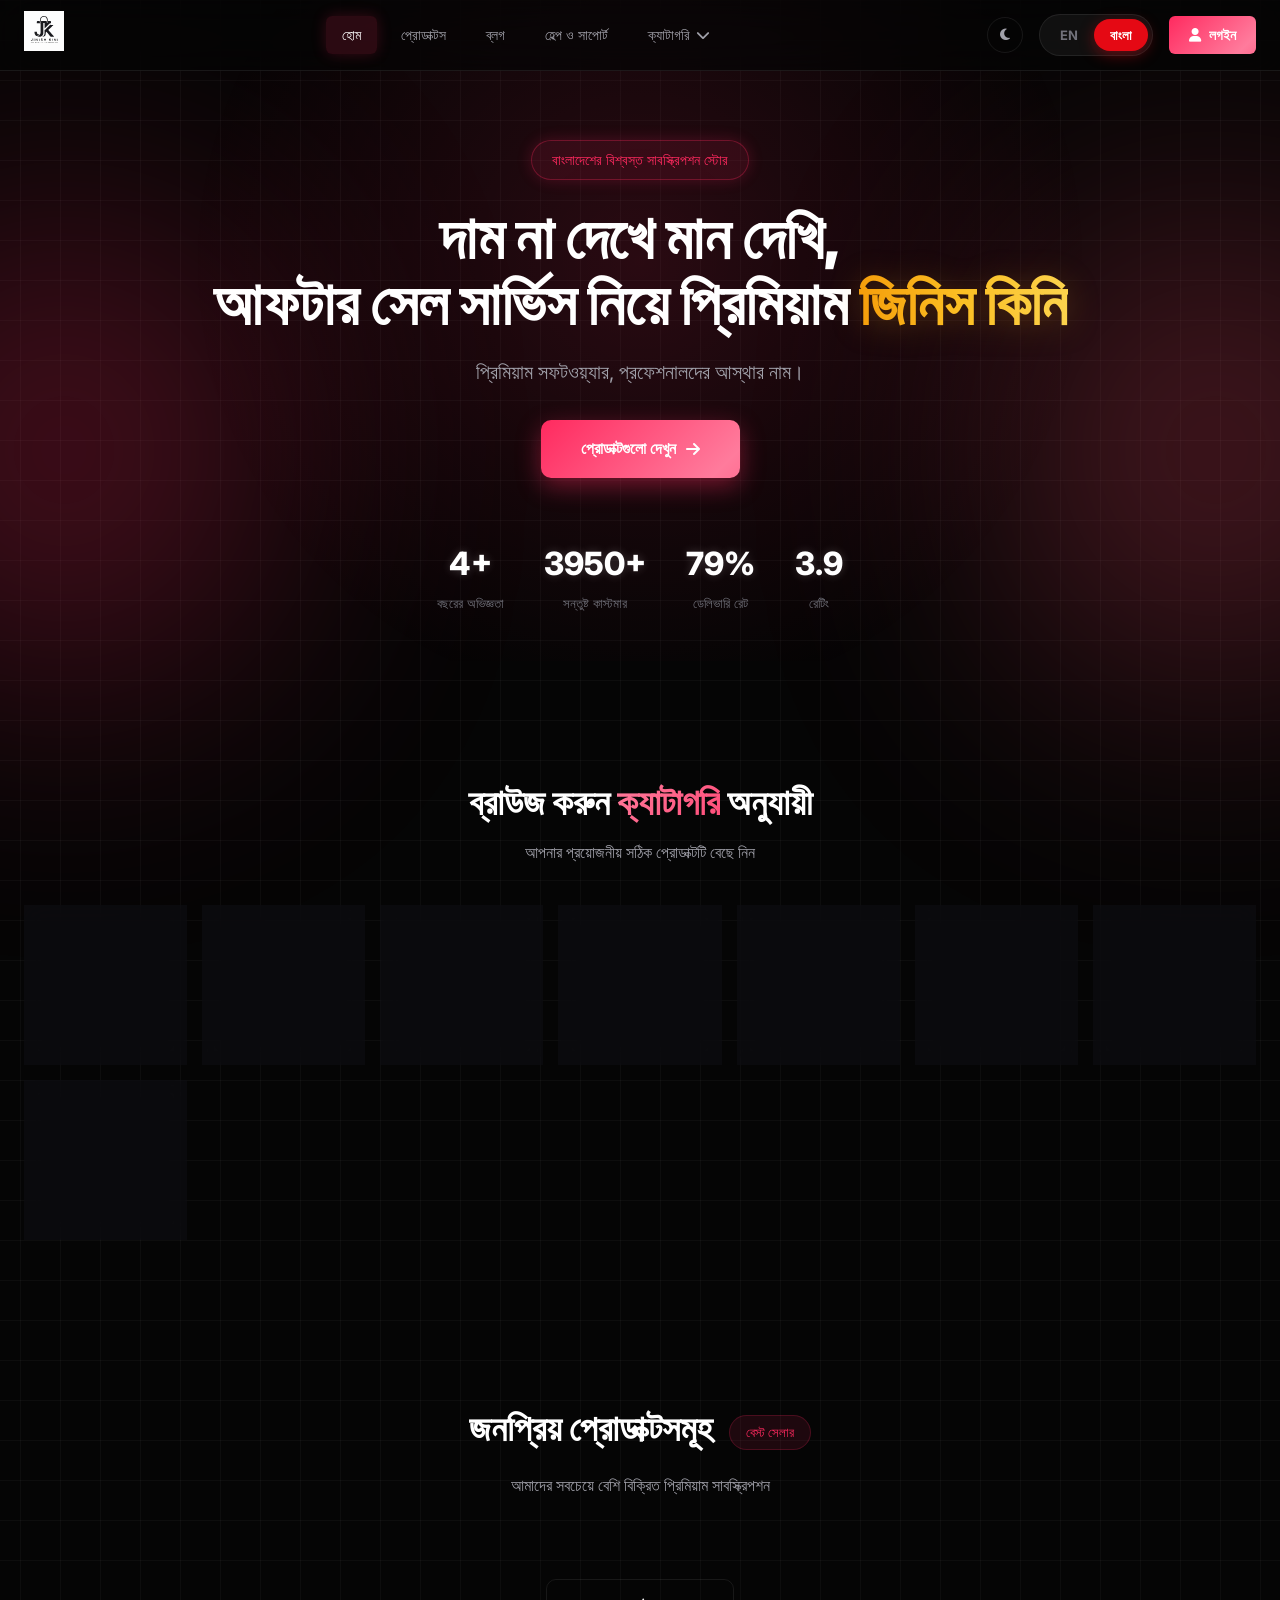
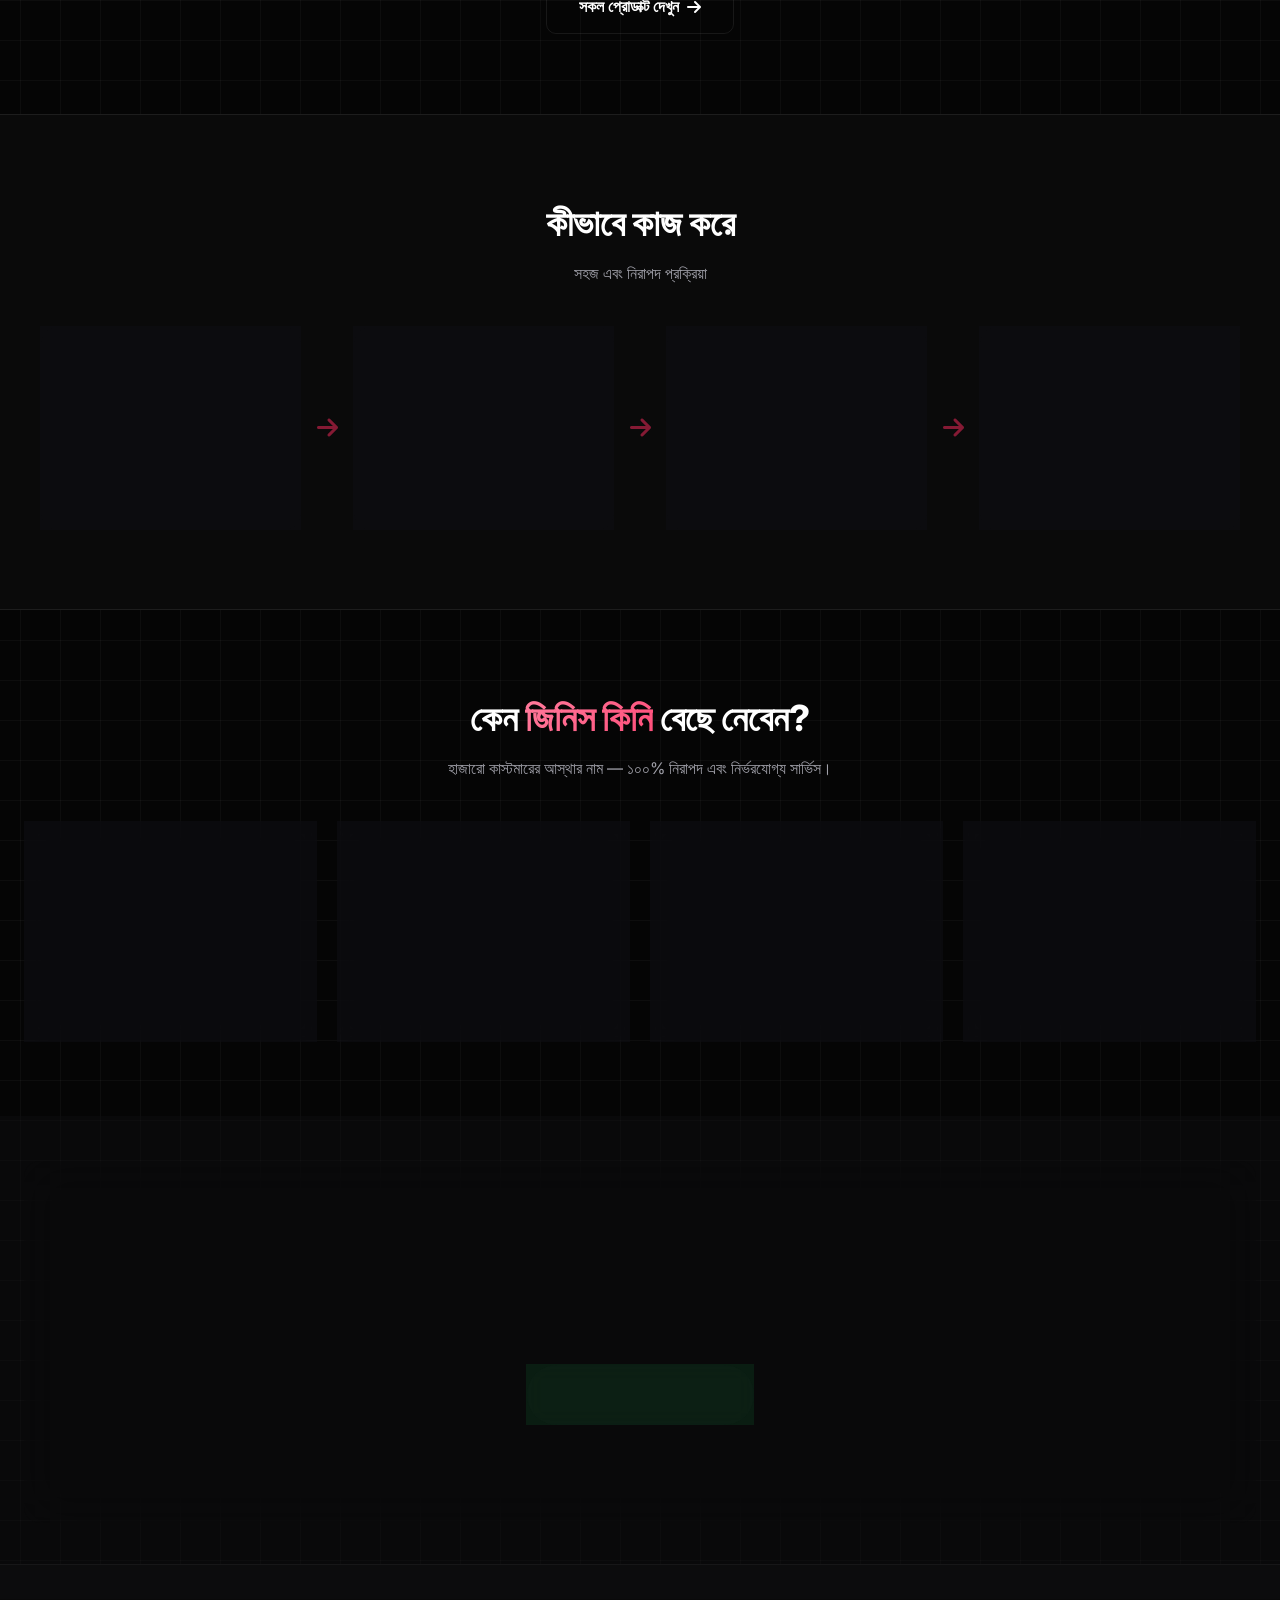
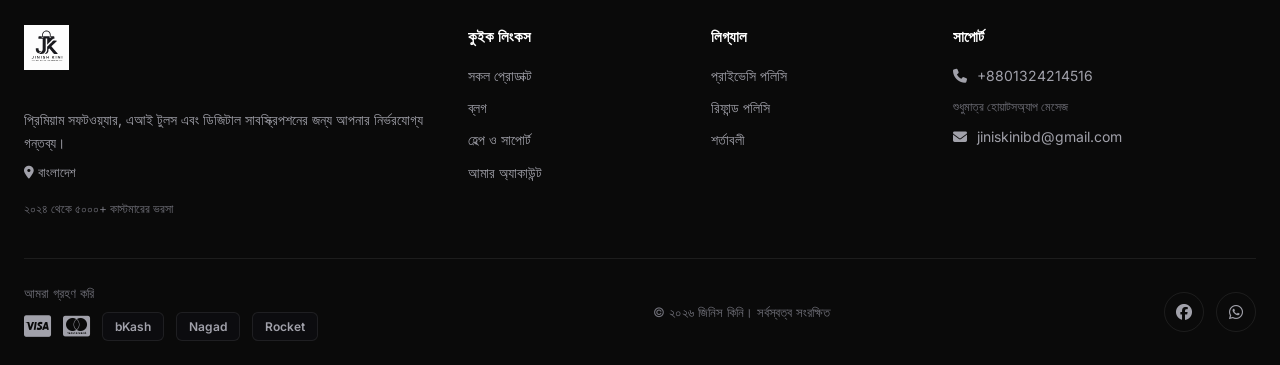
==== commit fa7237f1: "Add files via upload" ====
--- a/index.html
+++ b/index.html
@@ -4,9 +4,24 @@
     <meta charset="UTF-8">
     <meta name="viewport" content="width=device-width, initial-scale=1.0">
     <title data-bn="জিনিস কিনি — বাংলাদেশের প্রিমিয়াম ডিজিটাল সাবস্ক্রিপশন" data-en="Jinis Kini — Premium Digital Subscriptions in Bangladesh">জিনিস কিনি — বাংলাদেশের প্রিমিয়াম ডিজিটাল সাবস্ক্রিপশন</title>
-    <link rel="icon" type="image/svg+xml" href="logo.svg">
+    
+    <!-- ══ FAVICON UPDATE ══ -->
+    <link rel="icon" type="image/svg+xml" href="favicon.svg">
+    
     <link rel="stylesheet" href="style.css">
     <link rel="stylesheet" href="https://cdnjs.cloudflare.com/ajax/libs/font-awesome/6.5.1/css/all.min.css">
+    
+    <style>
+        /* ══ PREMIUM GOLD TEXT COLOR FOR 'JINIS KINI' ══ */
+        .premium-text {
+            background: linear-gradient(90deg, #f59e0b, #fbbf24, #fcd34d);
+            -webkit-background-clip: text;
+            -webkit-text-fill-color: transparent;
+            font-weight: 900;
+            display: inline-block;
+            filter: drop-shadow(0 4px 15px rgba(245, 158, 11, 0.25));
+        }
+    </style>
 </head>
 <body>
     <!-- ═══ NAVBAR ═══ -->
@@ -53,13 +68,18 @@
             <div class="hero-badge">
                 <span data-bn="বাংলাদেশের বিশ্বস্ত সাবস্ক্রিপশন স্টোর" data-en="Bangladesh's Trusted Subscription Store">বাংলাদেশের বিশ্বস্ত সাবস্ক্রিপশন স্টোর</span>
             </div>
-            <h1 class="hero-title" data-bn="প্রিমিয়াম সফটওয়্যার,<br><span class='gradient-text'>প্রফেশনালদের আস্থার নাম</span>" data-en="Premium Software,<br><span class='gradient-text'>Trusted by Professionals</span>">
-                প্রিমিয়াম সফটওয়্যার,<br>
-                <span class="gradient-text">প্রফেশনালদের আস্থার নাম</span>
+            
+            <!-- ══ HERO TITLE (UPDATED) ══ -->
+            <h1 class="hero-title" data-bn="দাম না দেখে মান দেখি,<br>আফটার সেল সার্ভিস নিয়ে প্রিমিয়াম <span class='premium-text'>জিনিস কিনি</span>" data-en="Quality over price,<br>Premium products with best after-sales service: <span class='premium-text'>Jinis Kini</span>">
+                দাম না দেখে মান দেখি,<br>
+                আফটার সেল সার্ভিস নিয়ে প্রিমিয়াম <span class="premium-text">জিনিস কিনি</span>
             </h1>
-            <p class="hero-subtitle" data-bn="অ্যাডোবি, এআই টুলস, অফিস, স্ট্রিমিং সহ যাবতীয় প্রিমিয়াম ডিজিটাল সাবস্ক্রিপশন পাচ্ছেন সিকিউর অ্যাক্টিভেশন, ফাস্ট ডেলিভারি এবং ফুল ওয়ারেন্টি সহ।" data-en="Adobe, AI Tools, Office, Streaming & Premium Digital Services with Secure Activation, Fast Delivery & Full Warranty.">
-                অ্যাডোবি, এআই টুলস, অফিস, স্ট্রিমিং সহ যাবতীয় প্রিমিয়াম ডিজিটাল সাবস্ক্রিপশন পাচ্ছেন সিকিউর অ্যাক্টিভেশন, ফাস্ট ডেলিভারি এবং ফুল ওয়ারেন্টি সহ।
+            
+            <!-- ══ HERO SUBTITLE (UPDATED) ══ -->
+            <p class="hero-subtitle" data-bn="প্রিমিয়াম সফটওয়্যার, প্রফেশনালদের আস্থার নাম।" data-en="Premium software, trusted by professionals.">
+                প্রিমিয়াম সফটওয়্যার, প্রফেশনালদের আস্থার নাম।
             </p>
+
             <a href="products.html" class="btn-primary" data-bn="প্রোডাক্টগুলো দেখুন <i class='fas fa-arrow-right'></i>" data-en="Explore Products <i class='fas fa-arrow-right'></i>">
                 প্রোডাক্টগুলো দেখুন <i class="fas fa-arrow-right"></i>
             </a>
@@ -248,7 +268,8 @@
     <button id="backToTop" onclick="window.scrollTo({top:0,behavior:'smooth'})"><i class="fas fa-arrow-up"></i></button>
 
     <script>
-        const SHEET_API = 'https://sheetdb.io/api/v1/n2j17tqzv1a23';
+        const SHEET_API = 'https://script.google.com/macros/s/AKfycbxcft7itS_JR1uVlYL7U7tzc8zp0AJt6UOH0BI4RRq5vRILQtE2gZHPDT1SzJ0T2vLI/exec';
+        
         let allProducts = [];
 
         function toggleTheme() {
@@ -305,13 +326,20 @@
             setLanguage(newLang);
         }
 
-        // ── Load Products ──
+        // ── Load Products (CORS Fixed) ──
         async function loadData() {
             try {
-                const res = await fetch(SHEET_API);
-                allProducts = await res.json();
+                const res = await fetch(SHEET_API, { 
+                    redirect: "follow",
+                    headers: {
+                        "Content-Type": "text/plain;charset=utf-8",
+                    }
+                });
+                const data = await res.json();
+                
+                allProducts = data.filter(p => p.name && p.name.trim() !== '');
             } catch(e) {
-                console.log('API Error');
+                console.log('API Error: ', e);
             }
             
             renderPageCategories();
@@ -319,7 +347,6 @@
         }
 
         function renderPageCategories() {
-            // Count products per category and update the hardcoded HTML
             const cards = document.querySelectorAll('.category-card');
             cards.forEach(card => {
                 const catName = card.getAttribute('data-category');
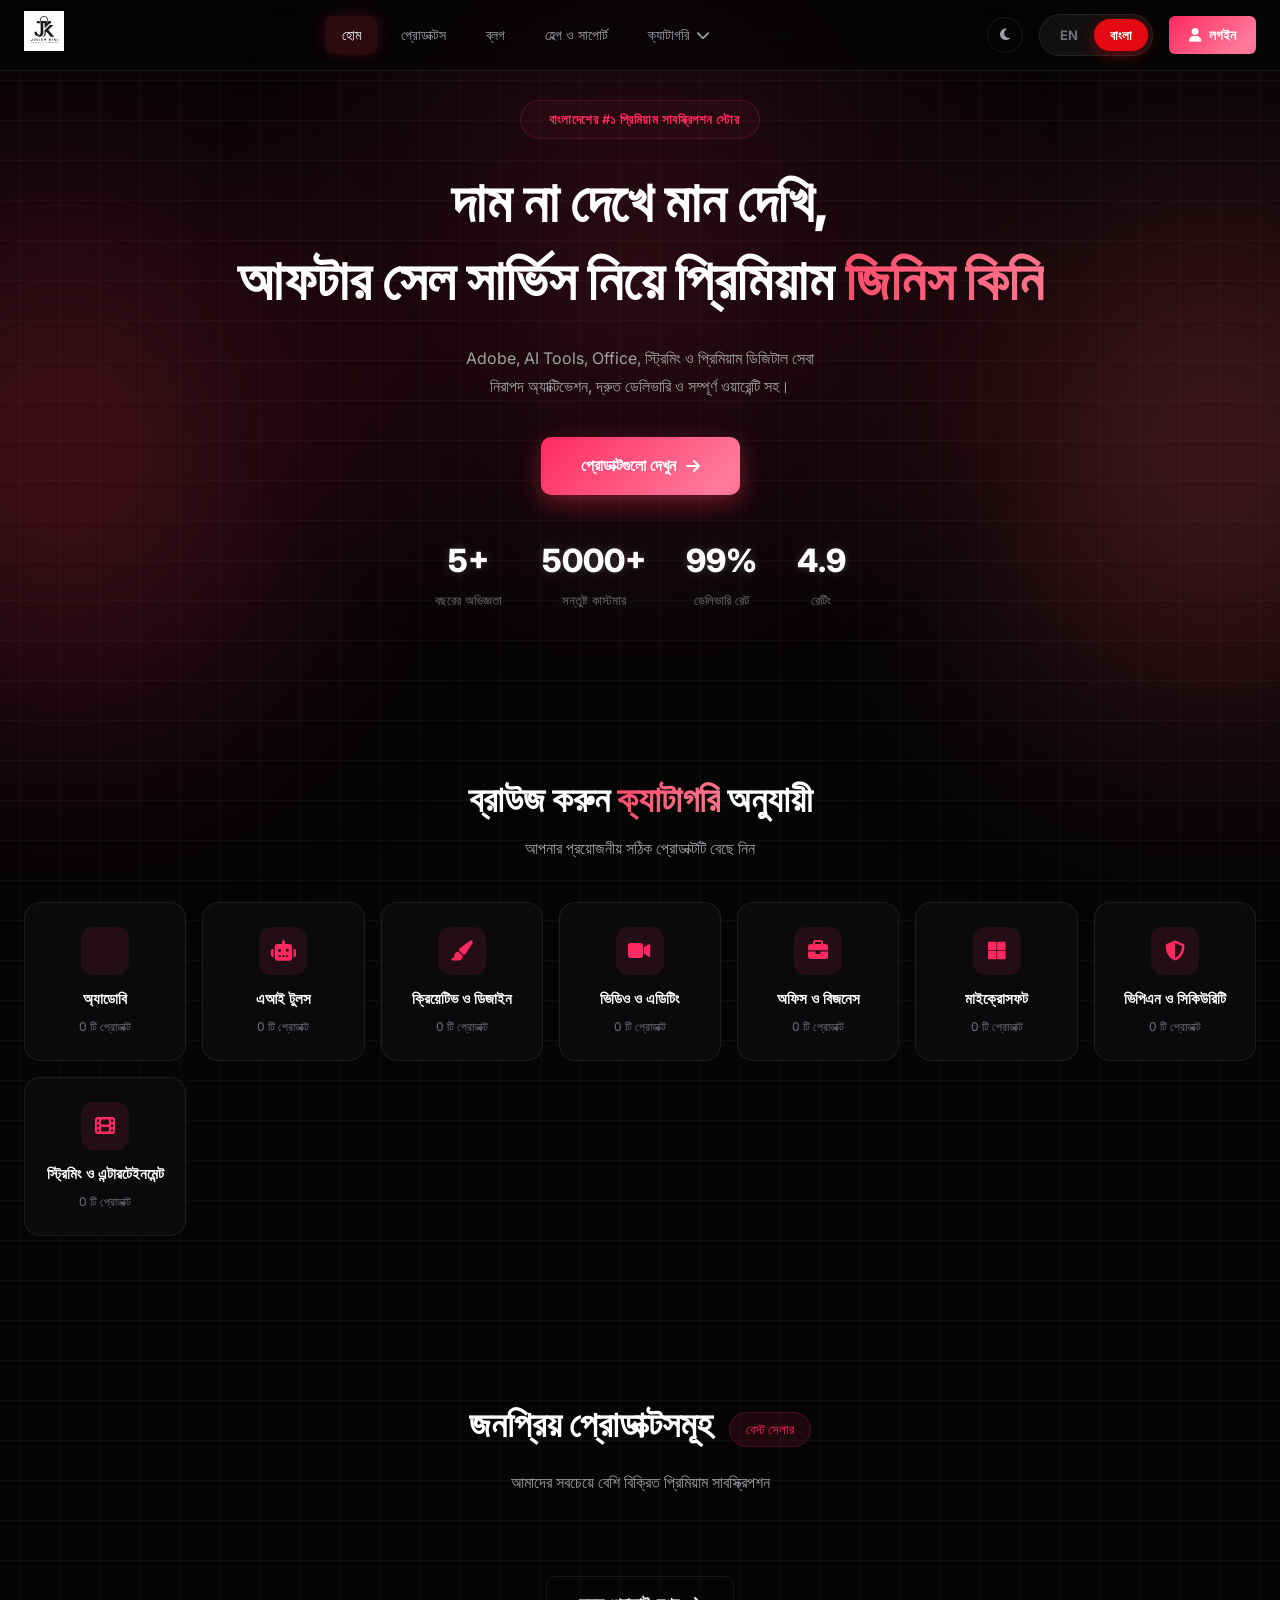
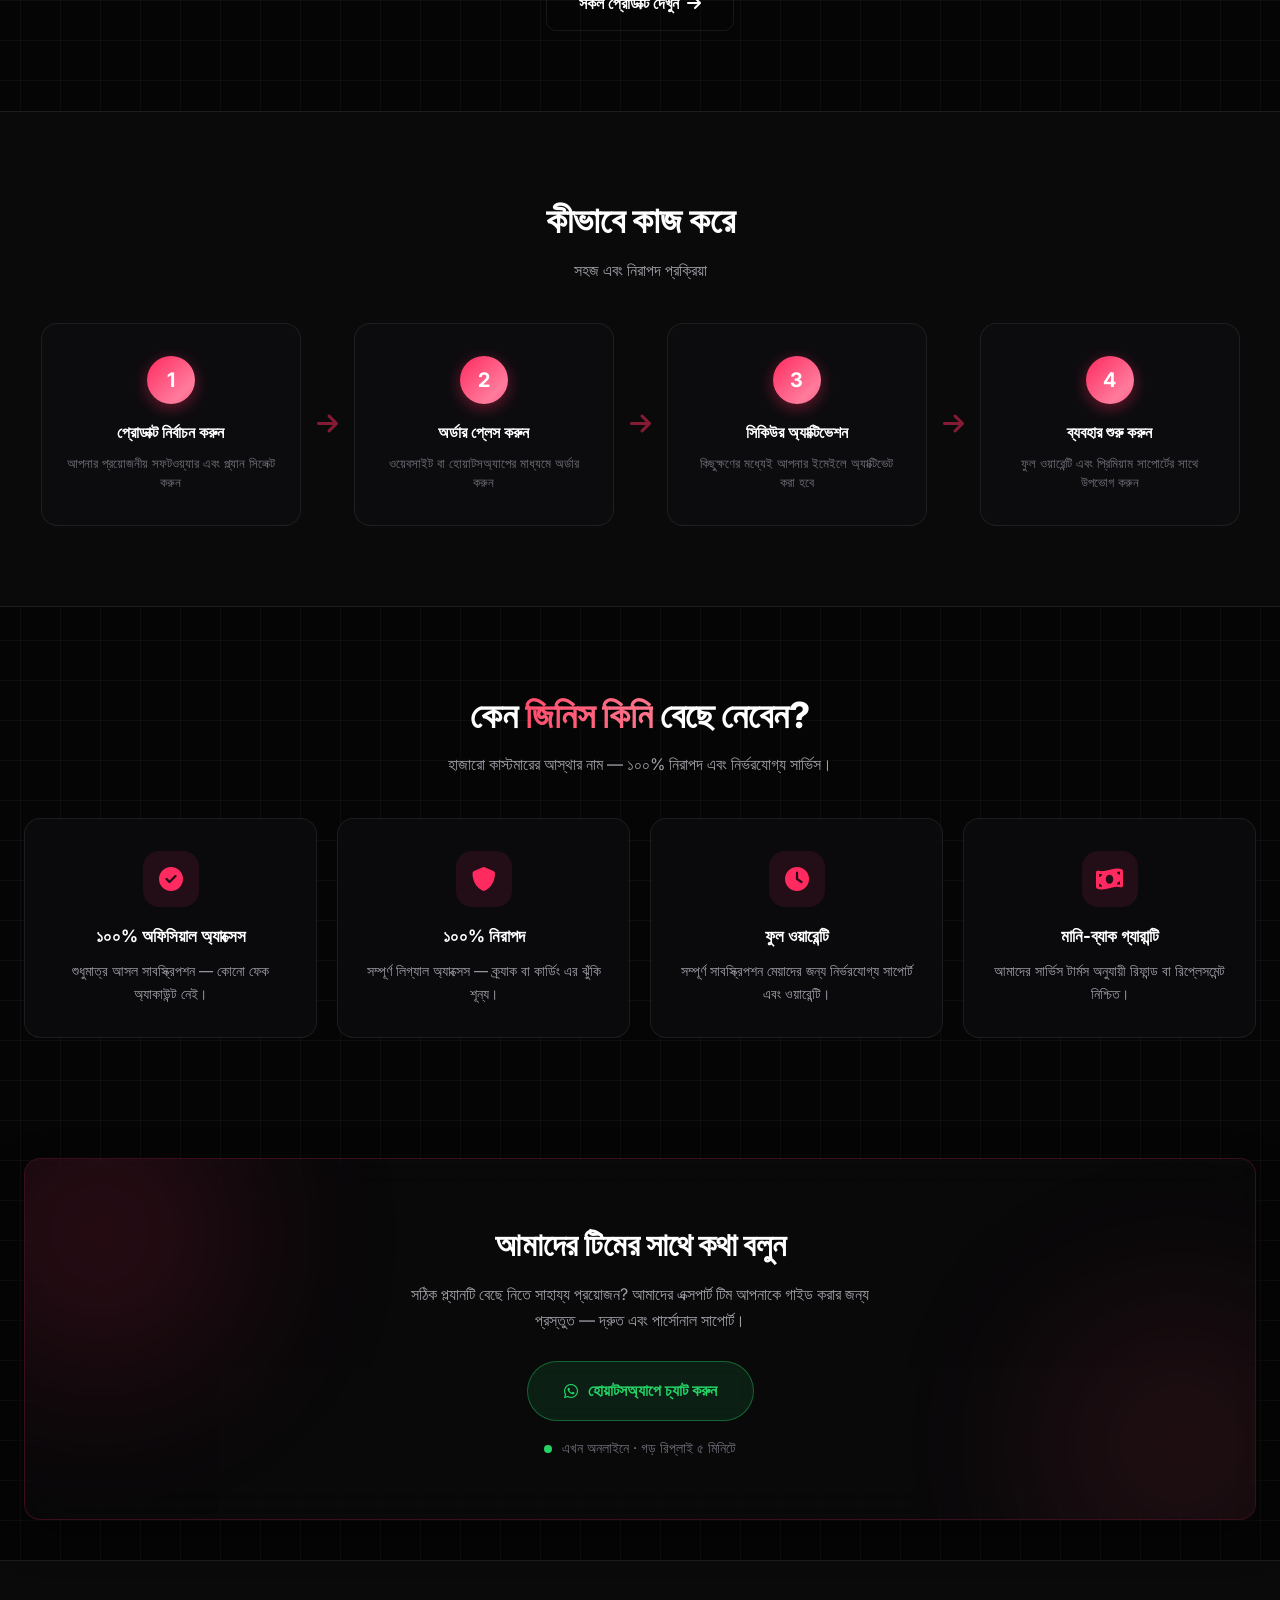
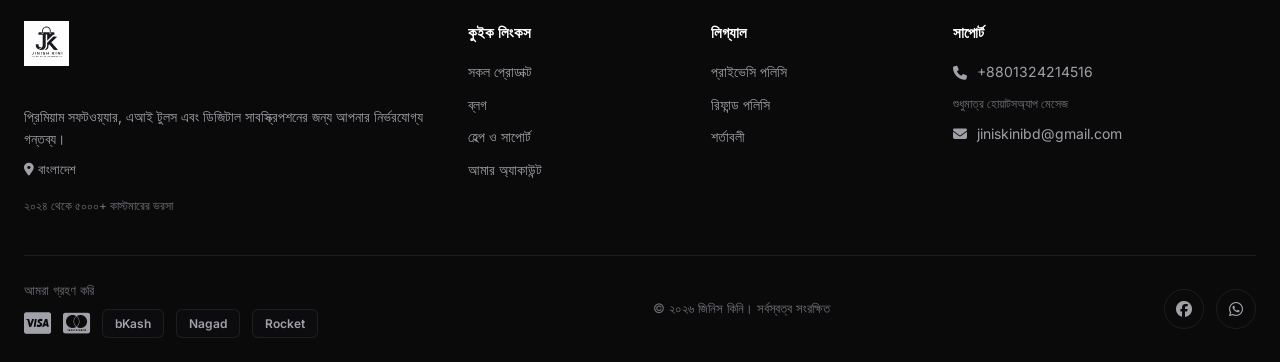
==== commit 528f6e61: "Add files via upload" ====
--- a/index.html
+++ b/index.html
@@ -5,21 +5,54 @@
     <meta name="viewport" content="width=device-width, initial-scale=1.0">
     <title data-bn="জিনিস কিনি — বাংলাদেশের প্রিমিয়াম ডিজিটাল সাবস্ক্রিপশন" data-en="Jinis Kini — Premium Digital Subscriptions in Bangladesh">জিনিস কিনি — বাংলাদেশের প্রিমিয়াম ডিজিটাল সাবস্ক্রিপশন</title>
     
-    <!-- ══ FAVICON UPDATE ══ -->
+    <!-- ══ FAVICON ══ -->
     <link rel="icon" type="image/svg+xml" href="favicon.svg">
     
     <link rel="stylesheet" href="style.css">
     <link rel="stylesheet" href="https://cdnjs.cloudflare.com/ajax/libs/font-awesome/6.5.1/css/all.min.css">
     
     <style>
-        /* ══ PREMIUM GOLD TEXT COLOR FOR 'JINIS KINI' ══ */
-        .premium-text {
-            background: linear-gradient(90deg, #f59e0b, #fbbf24, #fcd34d);
+        /* ══ HERO SECTION CUSTOM STYLES (MATCHING IMAGE) ══ */
+        .hero { text-align: center; padding: 100px 0 80px; }
+        
+        .hero-badge-clean {
+            display: inline-flex;
+            align-items: center;
+            gap: 8px;
+            padding: 8px 20px;
+            background: rgba(255, 42, 95, 0.05);
+            border: 1px solid rgba(255, 42, 95, 0.2);
+            border-radius: 100px;
+            color: #ff2a5f;
+            font-size: 13px;
+            font-weight: 600;
+            margin-bottom: 24px;
+            letter-spacing: 0.5px;
+        }
+        
+        .hero-title-main {
+            font-size: clamp(32px, 5vw, 56px);
+            font-weight: 800;
+            line-height: 1.4;
+            margin-bottom: 24px;
+            color: var(--text-primary);
+        }
+        
+        .highlight-red {
+            background: linear-gradient(90deg, #ff4d6d, #ff758c);
             -webkit-background-clip: text;
             -webkit-text-fill-color: transparent;
-            font-weight: 900;
             display: inline-block;
-            filter: drop-shadow(0 4px 15px rgba(245, 158, 11, 0.25));
+        }
+        
+        .hero-subtitle-clean {
+            font-size: 16px;
+            color: var(--text-secondary);
+            line-height: 1.8;
+            margin-bottom: 36px;
+            max-width: 600px;
+            margin-left: auto;
+            margin-right: auto;
         }
     </style>
 </head>
@@ -65,26 +98,28 @@
     <!-- ═══ HERO ═══ -->
     <section class="hero">
         <div class="container">
-            <div class="hero-badge">
-                <span data-bn="বাংলাদেশের বিশ্বস্ত সাবস্ক্রিপশন স্টোর" data-en="Bangladesh's Trusted Subscription Store">বাংলাদেশের বিশ্বস্ত সাবস্ক্রিপশন স্টোর</span>
-            </div>
-            
-            <!-- ══ HERO TITLE (UPDATED) ══ -->
-            <h1 class="hero-title" data-bn="দাম না দেখে মান দেখি,<br>আফটার সেল সার্ভিস নিয়ে প্রিমিয়াম <span class='premium-text'>জিনিস কিনি</span>" data-en="Quality over price,<br>Premium products with best after-sales service: <span class='premium-text'>Jinis Kini</span>">
+            <!-- IMAGE STYLE BADGE -->
+            <div class="hero-badge-clean">
+                <i class="fas fa-sparkles"></i>
+                <span data-bn="বাংলাদেশের #১ প্রিমিয়াম সাবস্ক্রিপশন স্টোর" data-en="Bangladesh's #1 Premium Subscription Store">বাংলাদেশের #১ প্রিমিয়াম সাবস্ক্রিপশন স্টোর</span>
+            </div>
+            
+            <!-- ══ ONLY 'JINIS KINI' IS HIGHLIGHTED NOW ══ -->
+            <h1 class="hero-title-main" data-bn="দাম না দেখে মান দেখি,<br>আফটার সেল সার্ভিস নিয়ে প্রিমিয়াম <span class='highlight-red'>জিনিস কিনি</span>" data-en="Quality over price,<br>Premium after-sales service at <span class='highlight-red'>Jinis Kini</span>">
                 দাম না দেখে মান দেখি,<br>
-                আফটার সেল সার্ভিস নিয়ে প্রিমিয়াম <span class="premium-text">জিনিস কিনি</span>
+                আফটার সেল সার্ভিস নিয়ে প্রিমিয়াম <span class="highlight-red">জিনিস কিনি</span>
             </h1>
             
-            <!-- ══ HERO SUBTITLE (UPDATED) ══ -->
-            <p class="hero-subtitle" data-bn="প্রিমিয়াম সফটওয়্যার, প্রফেশনালদের আস্থার নাম।" data-en="Premium software, trusted by professionals.">
-                প্রিমিয়াম সফটওয়্যার, প্রফেশনালদের আস্থার নাম।
+            <!-- IMAGE STYLE SUBTITLE (2 Lines) -->
+            <p class="hero-subtitle-clean" data-bn="Adobe, AI Tools, Office, স্ট্রিমিং ও প্রিমিয়াম ডিজিটাল সেবা<br>নিরাপদ অ্যাক্টিভেশন, দ্রুত ডেলিভারি ও সম্পূর্ণ ওয়ারেন্টি সহ।" data-en="Adobe, AI Tools, Office, Streaming & Premium Digital Services<br>Secure activation, fast delivery & full warranty.">
+                Adobe, AI Tools, Office, স্ট্রিমিং ও প্রিমিয়াম ডিজিটাল সেবা<br>নিরাপদ অ্যাক্টিভেশন, দ্রুত ডেলিভারি ও সম্পূর্ণ ওয়ারেন্টি সহ।
             </p>
 
             <a href="products.html" class="btn-primary" data-bn="প্রোডাক্টগুলো দেখুন <i class='fas fa-arrow-right'></i>" data-en="Explore Products <i class='fas fa-arrow-right'></i>">
                 প্রোডাক্টগুলো দেখুন <i class="fas fa-arrow-right"></i>
             </a>
             
-            <div class="hero-stats">
+            <div class="hero-stats" style="margin-top: 40px;">
                 <div class="stat"><span class="stat-num counter" data-target="5" data-suffix="+">0</span><span class="stat-label" data-bn="বছরের অভিজ্ঞতা" data-en="Years Experience">বছরের অভিজ্ঞতা</span></div>
                 <div class="stat"><span class="stat-num counter" data-target="5000" data-suffix="+">0</span><span class="stat-label" data-bn="সন্তুষ্ট কাস্টমার" data-en="Happy Customers">সন্তুষ্ট কাস্টমার</span></div>
                 <div class="stat"><span class="stat-num counter" data-target="99" data-suffix="%">0</span><span class="stat-label" data-bn="ডেলিভারি রেট" data-en="Delivery Rate">ডেলিভারি রেট</span></div>
@@ -96,10 +131,9 @@
     <!-- ═══ CATEGORIES ═══ -->
     <section class="categories-section">
         <div class="container">
-            <h2 class="section-title" data-bn="ব্রাউজ করুন <span class='gradient-text'>ক্যাটাগরি</span> অনুযায়ী" data-en="Browse by <span class='gradient-text'>Category</span>">ব্রাউজ করুন <span class="gradient-text">ক্যাটাগরি</span> অনুযায়ী</h2>
+            <h2 class="section-title" data-bn="ব্রাউজ করুন <span class='highlight-red'>ক্যাটাগরি</span> অনুযায়ী" data-en="Browse by <span class='highlight-red'>Category</span>">ব্রাউজ করুন <span class="highlight-red">ক্যাটাগরি</span> অনুযায়ী</h2>
             <p class="section-subtitle" data-bn="আপনার প্রয়োজনীয় সঠিক প্রোডাক্টটি বেছে নিন" data-en="Find the right product for every need">আপনার প্রয়োজনীয় সঠিক প্রোডাক্টটি বেছে নিন</p>
             
-            <!-- ══ FIXED CATEGORY GRID ══ -->
             <div class="categories-grid" id="categoriesGrid">
                 <a href="products.html?cat=Adobe" class="category-card" data-category="Adobe">
                     <div class="cat-icon"><i class="fab fa-adobe"></i></div>
@@ -182,7 +216,7 @@
     <!-- ═══ WHY CHOOSE US ═══ -->
     <section class="why-us">
         <div class="container">
-            <h2 class="section-title" data-bn="কেন <span class='gradient-text'>জিনিস কিনি</span> বেছে নেবেন?" data-en="Why Choose <span class='gradient-text'>Jinis Kini</span>">কেন <span class="gradient-text">জিনিস কিনি</span> বেছে নেবেন?</h2>
+            <h2 class="section-title" data-bn="কেন <span class='highlight-red'>জিনিস কিনি</span> বেছে নেবেন?" data-en="Why Choose <span class='highlight-red'>Jinis Kini</span>">কেন <span class="highlight-red">জিনিস কিনি</span> বেছে নেবেন?</h2>
             <p class="section-subtitle" data-bn="হাজারো কাস্টমারের আস্থার নাম — ১০০% নিরাপদ এবং নির্ভরযোগ্য সার্ভিস।" data-en="Trusted by thousands of customers — 100% secure and authentic service.">হাজারো কাস্টমারের আস্থার নাম — ১০০% নিরাপদ এবং নির্ভরযোগ্য সার্ভিস।</p>
             <div class="features-grid">
                 <div class="feature-card"><div class="feature-icon"><i class="fas fa-check-circle"></i></div><h3 data-bn="১০০% অফিসিয়াল অ্যাক্সেস" data-en="100% Official Access">১০০% অফিসিয়াল অ্যাক্সেস</h3><p data-bn="শুধুমাত্র আসল সাবস্ক্রিপশন — কোনো ফেক অ্যাকাউন্ট নেই।" data-en="Genuine subscriptions only — never fake or unauthorized accounts.">শুধুমাত্র আসল সাবস্ক্রিপশন — কোনো ফেক অ্যাকাউন্ট নেই।</p></div>
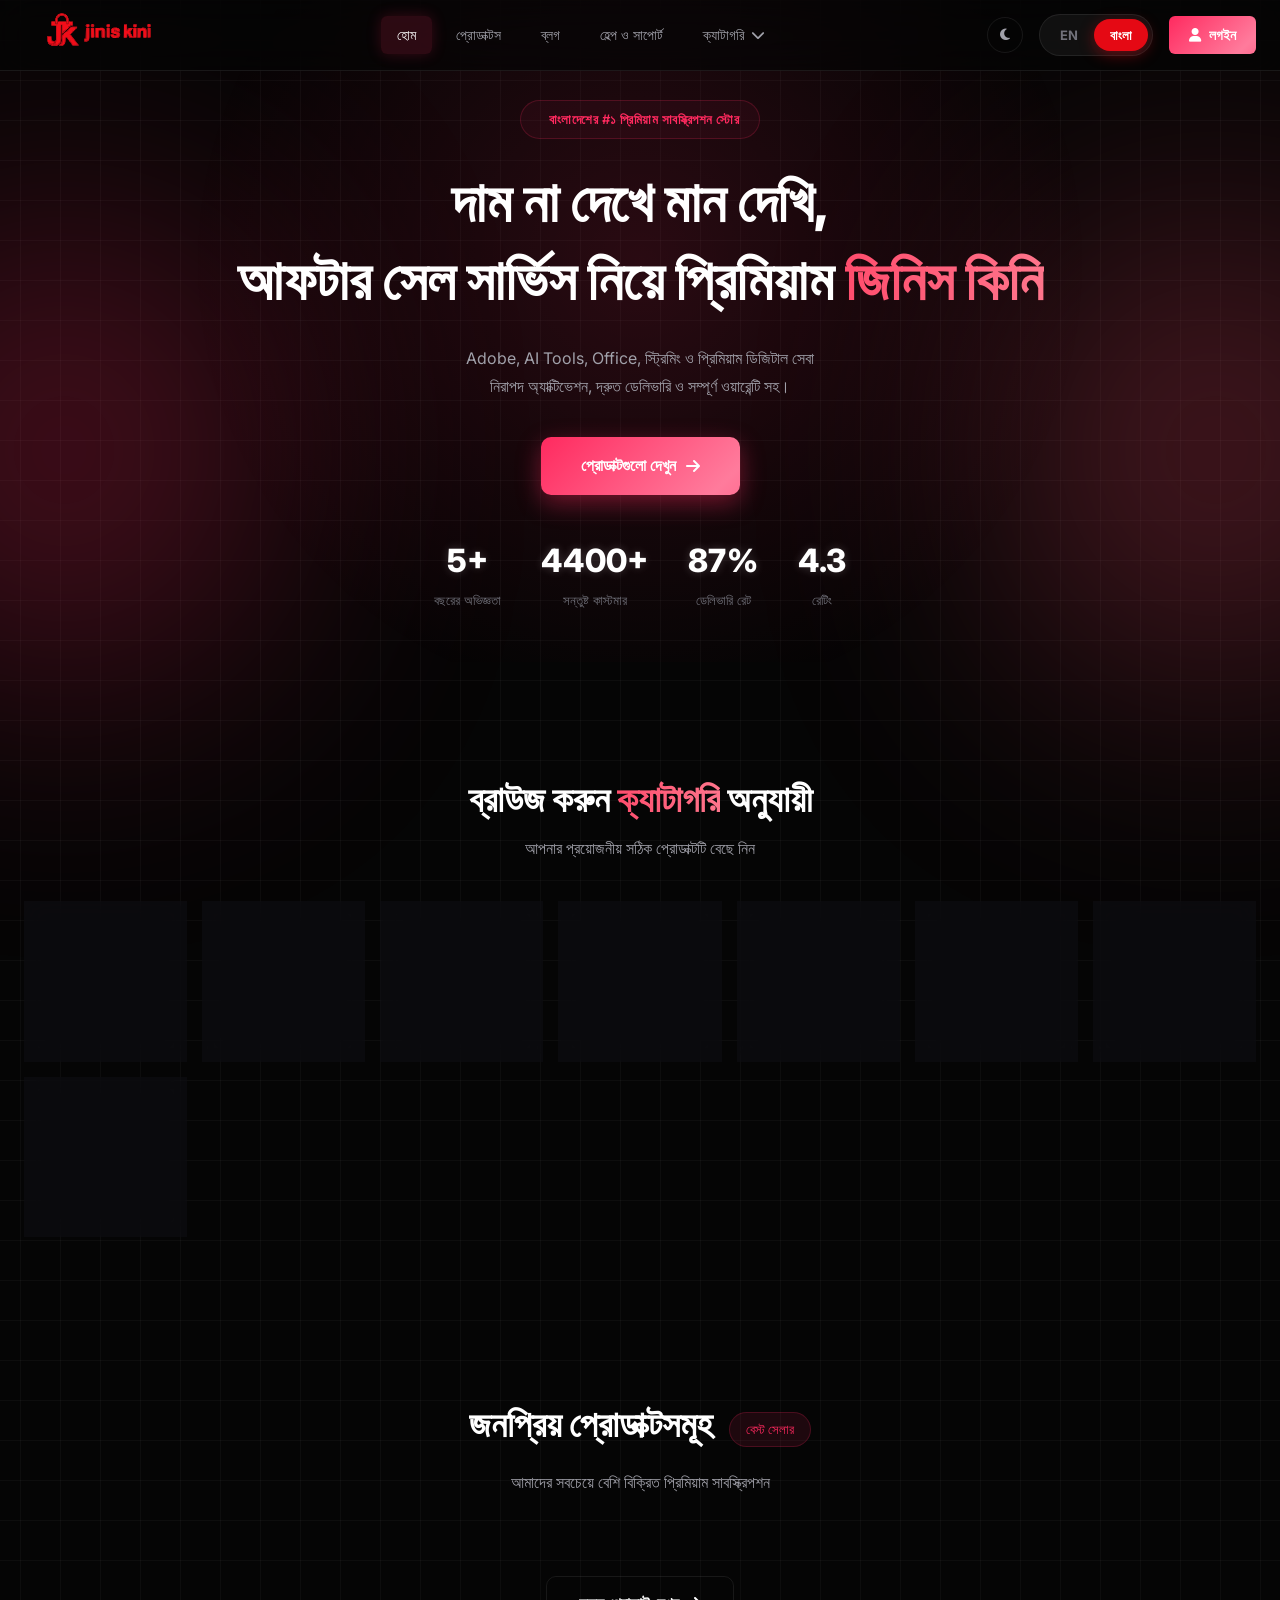
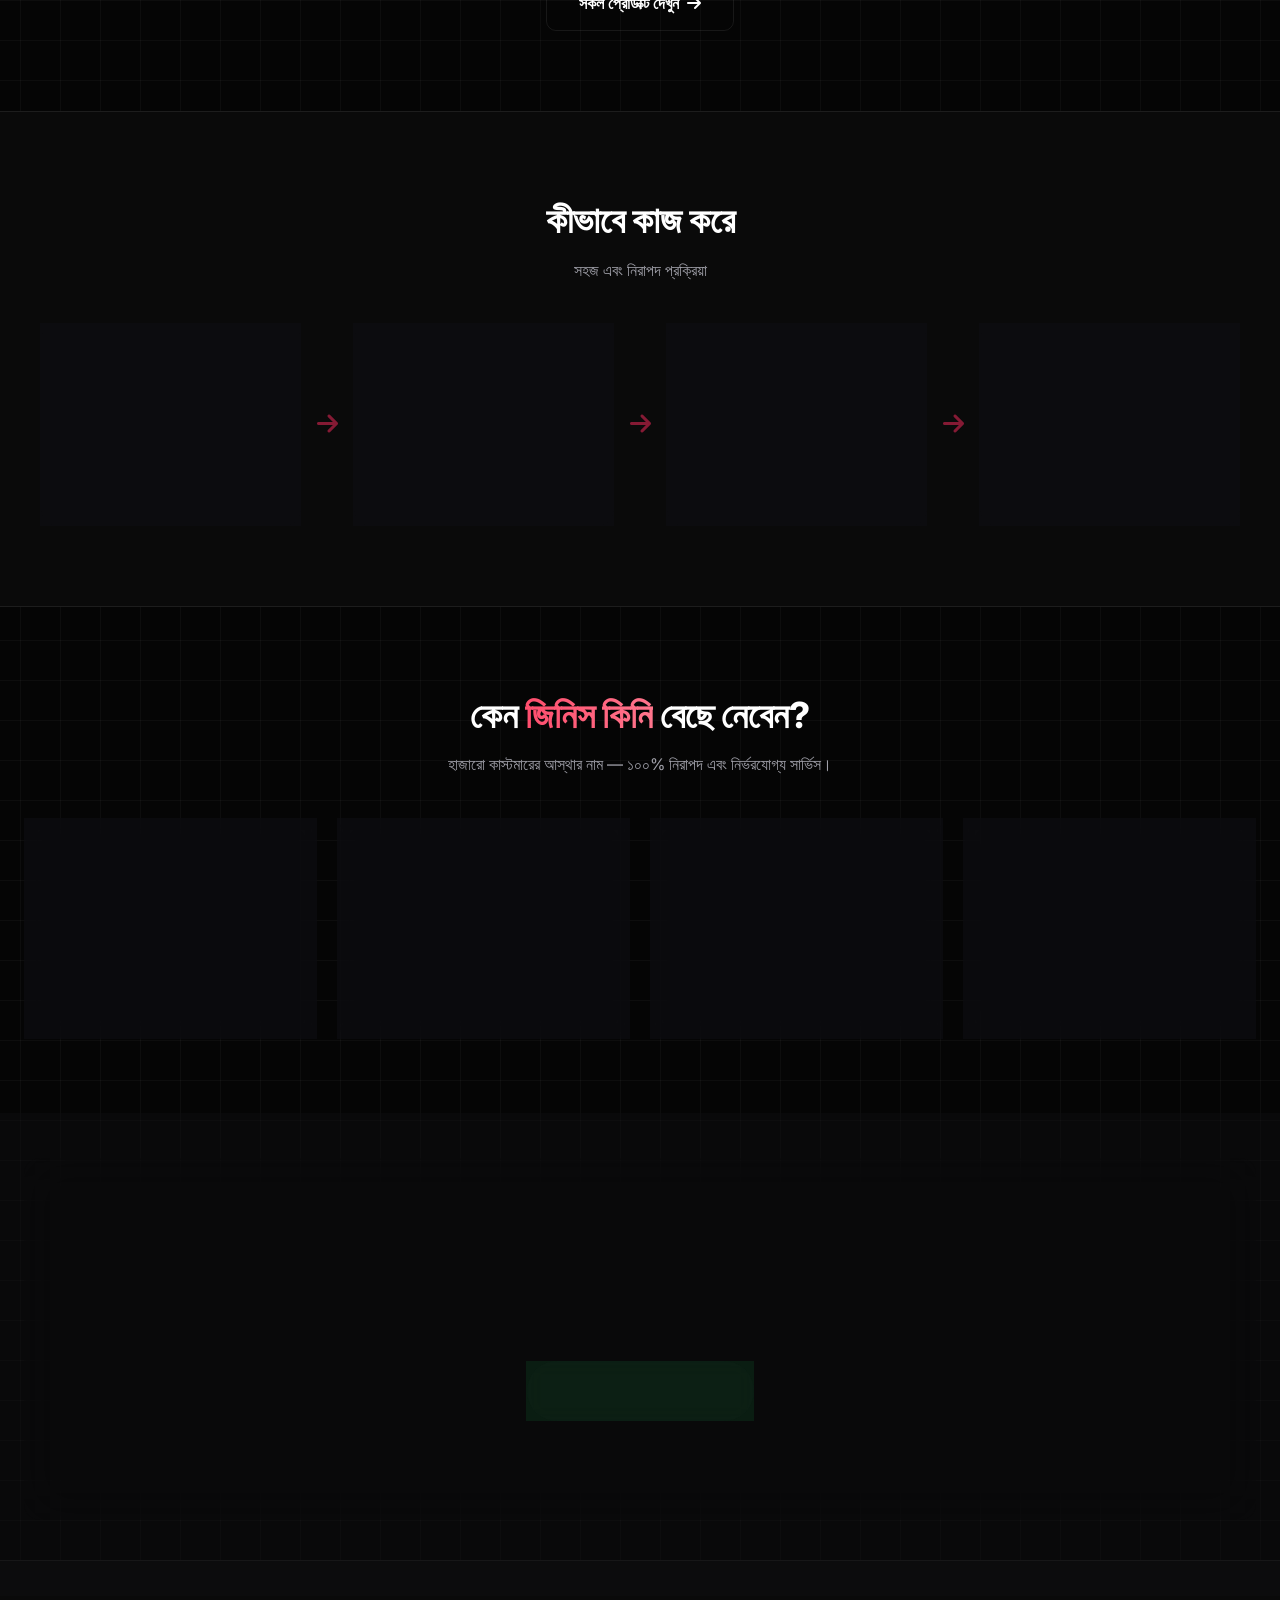
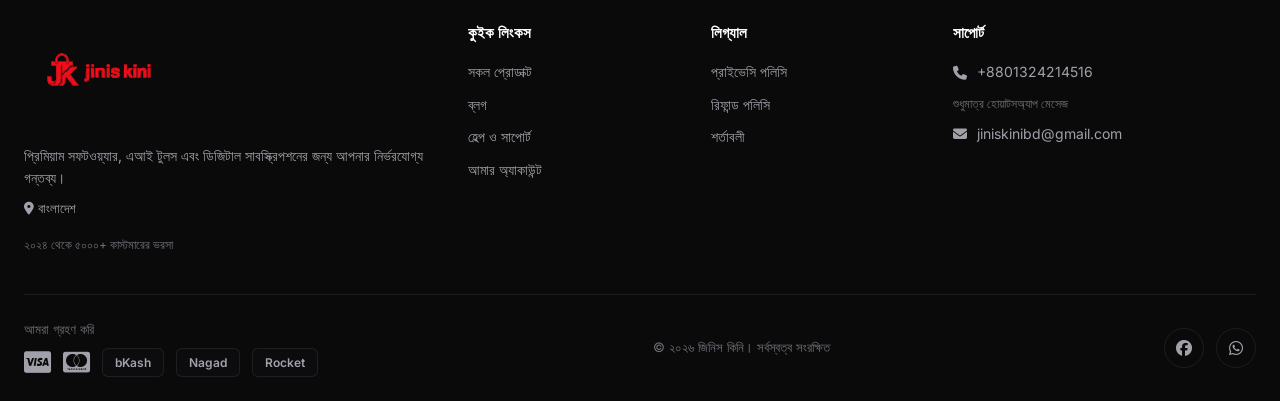
==== commit 5bd6ff6d: "Add files via upload" ====
--- a/index.html
+++ b/index.html
@@ -61,7 +61,7 @@
     <nav class="navbar">
         <div class="container">
             <a href="index.html" class="logo">
-                <img src="logo.svg" alt="Jinis Kini" style="height: 40px; width: auto; object-fit: contain;">
+               <img src="logo.svg" alt="Jinis Kini" class="nav-brand-logo">
             </a>
             <div class="nav-links">
                 <a href="index.html" class="active" data-bn="হোম" data-en="Home">হোম</a>
@@ -248,7 +248,7 @@
         <div class="container">
             <div class="footer-grid">
                 <div class="footer-brand">
-                    <img src="logo.svg" alt="Jinis Kini Logo" style="height: 45px; width: auto; margin-bottom: 16px; object-fit: contain;">
+                   <img src="logo.svg" alt="Jinis Kini" class="nav-brand-logo">
                     <p data-bn="প্রিমিয়াম সফটওয়্যার, এআই টুলস এবং ডিজিটাল সাবস্ক্রিপশনের জন্য আপনার নির্ভরযোগ্য গন্তব্য।" data-en="Your trusted destination for premium software, AI tools and digital subscriptions.">প্রিমিয়াম সফটওয়্যার, এআই টুলস এবং ডিজিটাল সাবস্ক্রিপশনের জন্য আপনার নির্ভরযোগ্য গন্তব্য।</p>
                     <p class="footer-address" data-bn="<i class='fas fa-location-dot'></i> বাংলাদেশ" data-en="<i class='fas fa-location-dot'></i> Bangladesh"><i class="fas fa-location-dot"></i> বাংলাদেশ</p>
                     <p class="footer-tagline" data-bn="২০২৪ থেকে ৫০০০+ কাস্টমারের ভরসা" data-en="Trusted by 5000+ customers Since 2024">২০২৪ থেকে ৫০০০+ কাস্টমারের ভরসা</p>
--- a/style.css
+++ b/style.css
@@ -2403,4 +2403,18 @@
     .product-gallery img {
         max-height: 220px !important;
     }
+}
+.nav-brand-logo {
+    height: 100px; /* আপনার পছন্দমতো সাইজ বাড়াতে বা কমাতে পারেন (যেমন: 50px, 60px) */
+    width: auto;
+    max-width: 220px;
+    object-fit: contain;
+    transition: transform 0.3s ease;
+}
+
+/* মোবাইল ভার্সনের জন্য একটু ছোট রাখা ভালো */
+@media (max-width: 768px) {
+    .nav-brand-logo {
+        height: 45px;
+    }
 }
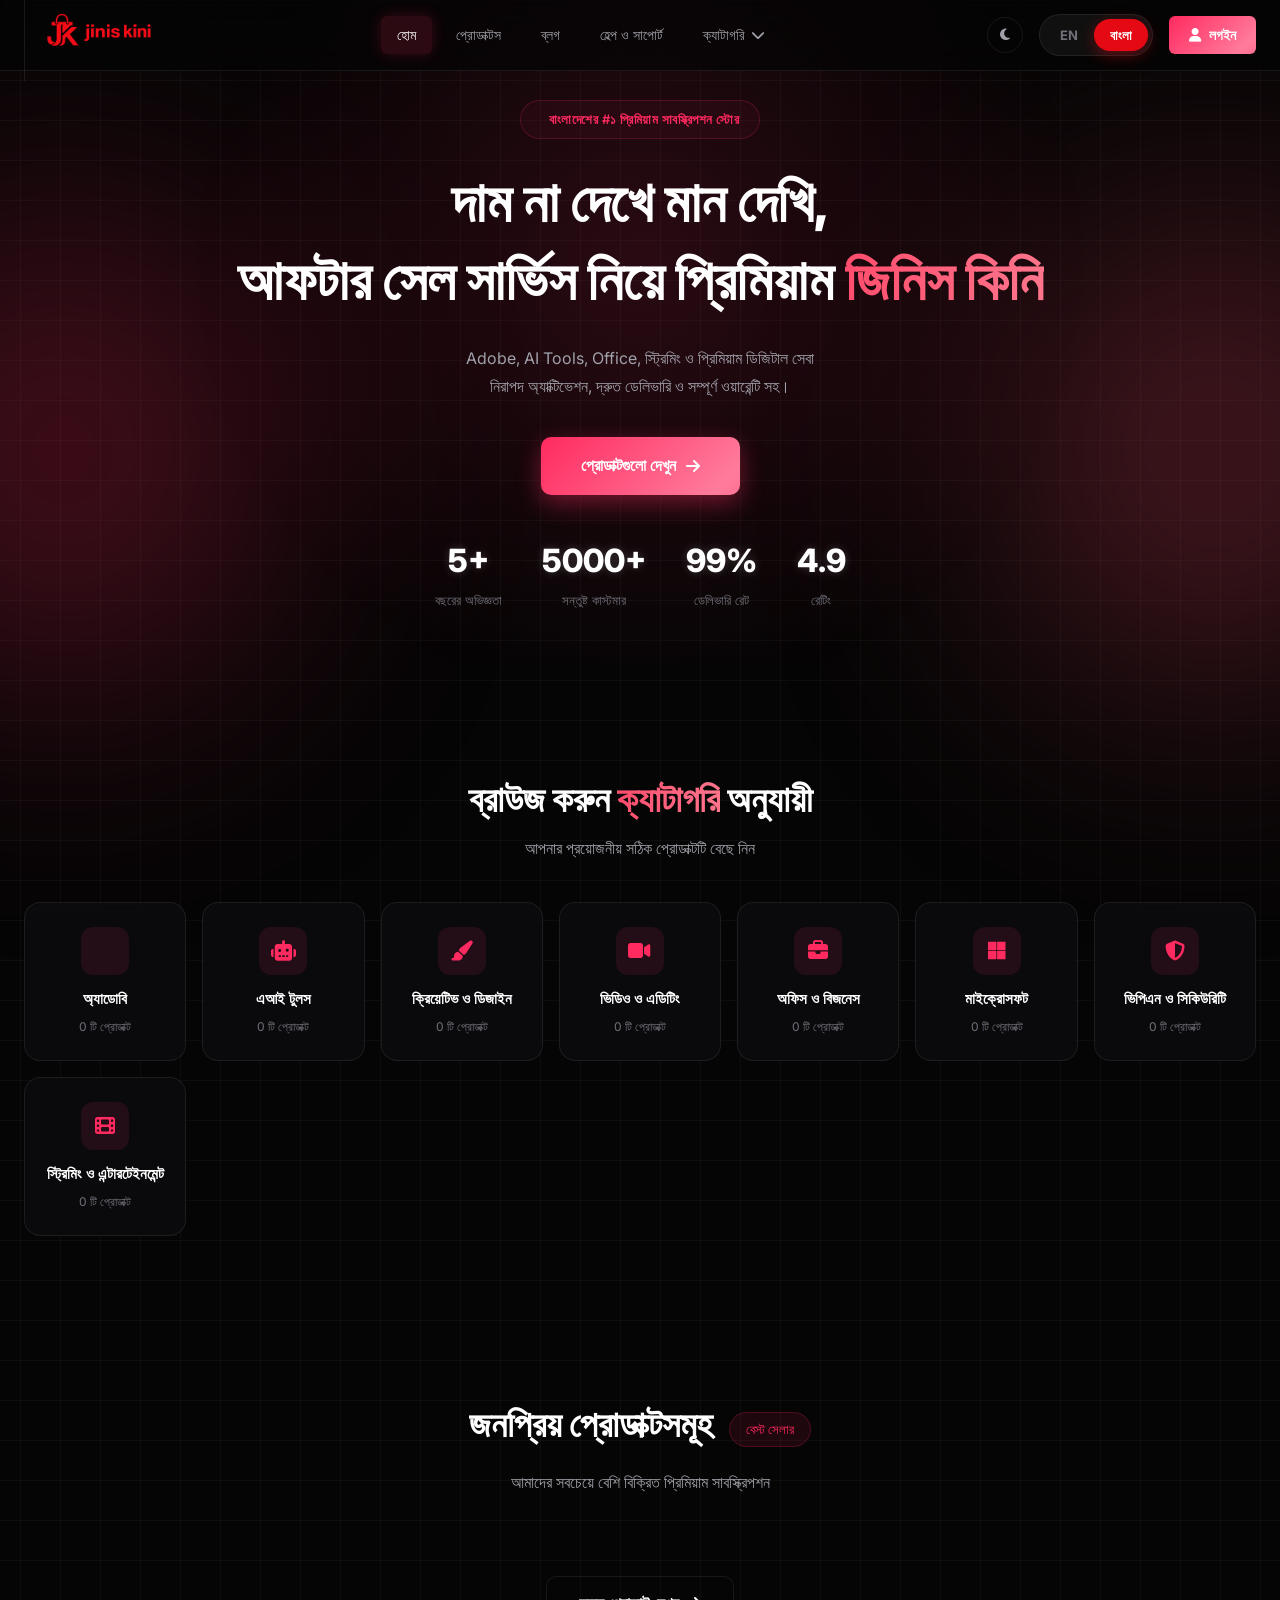
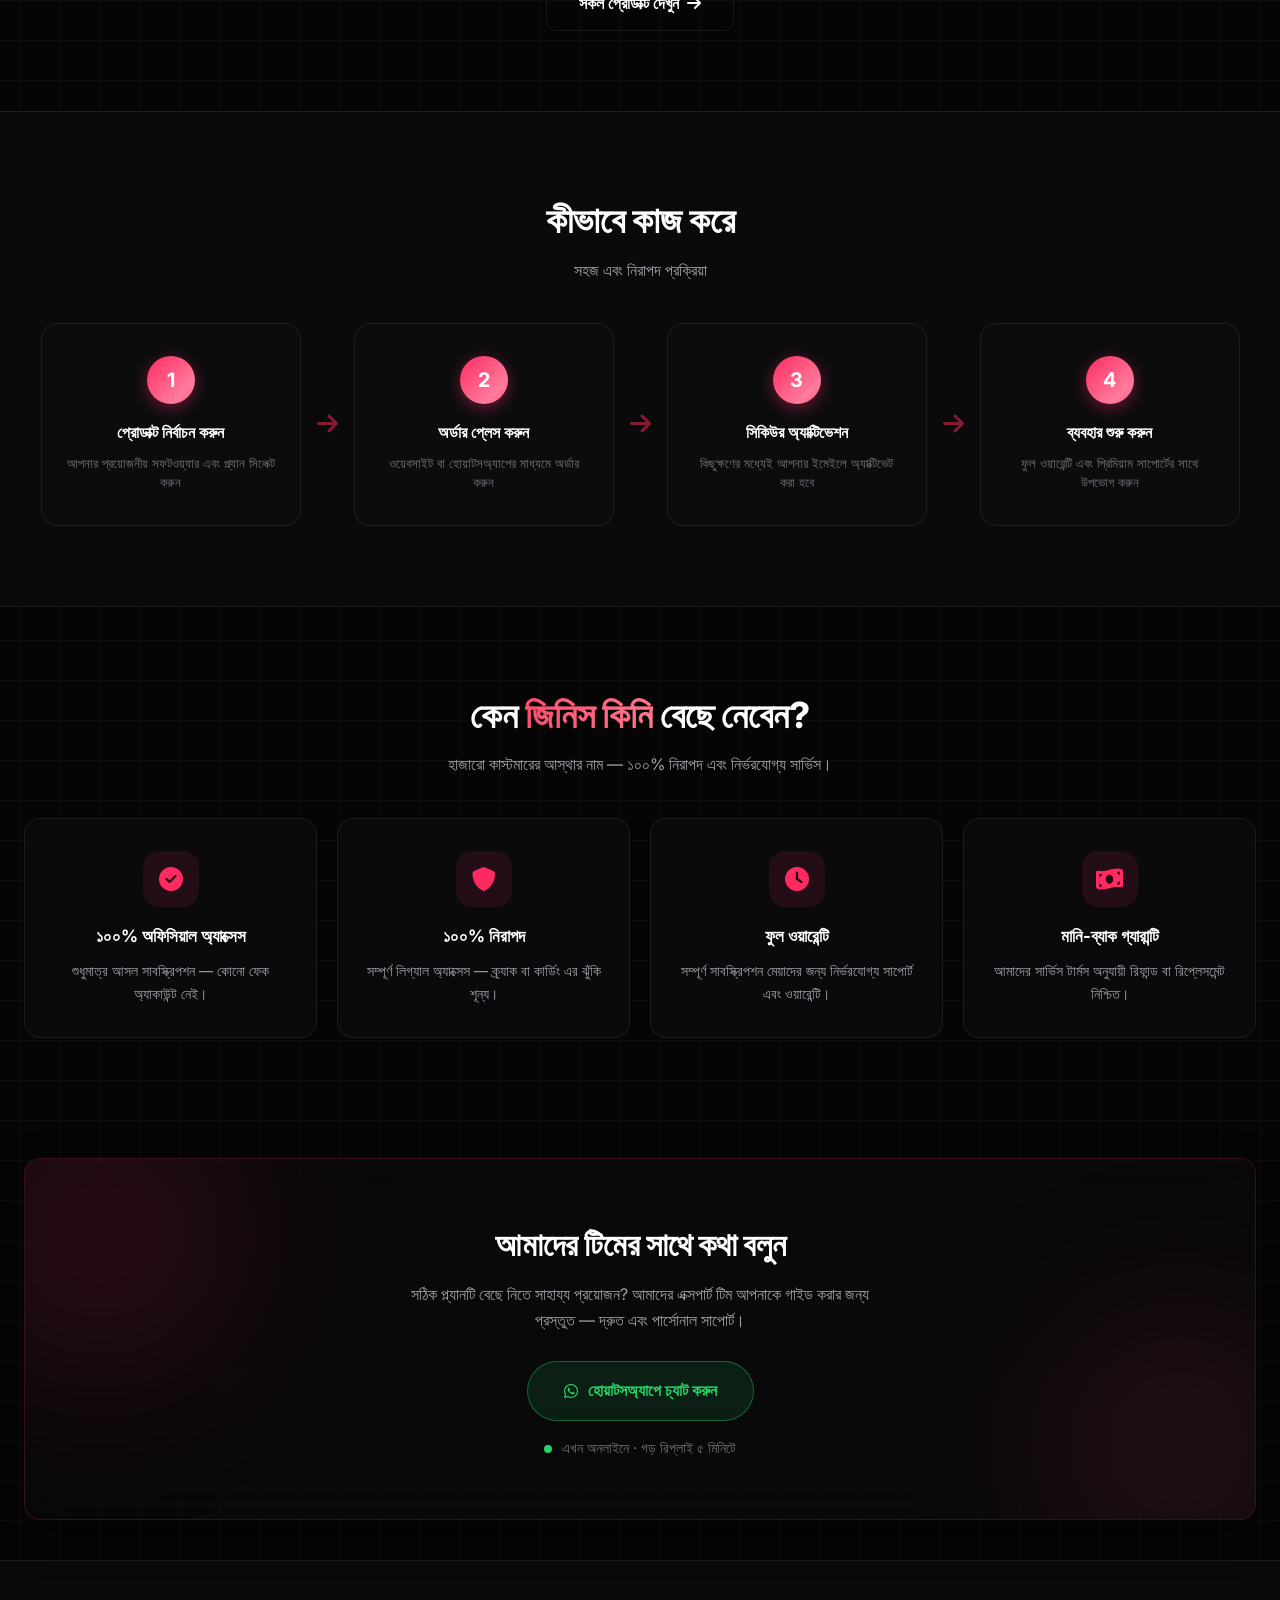
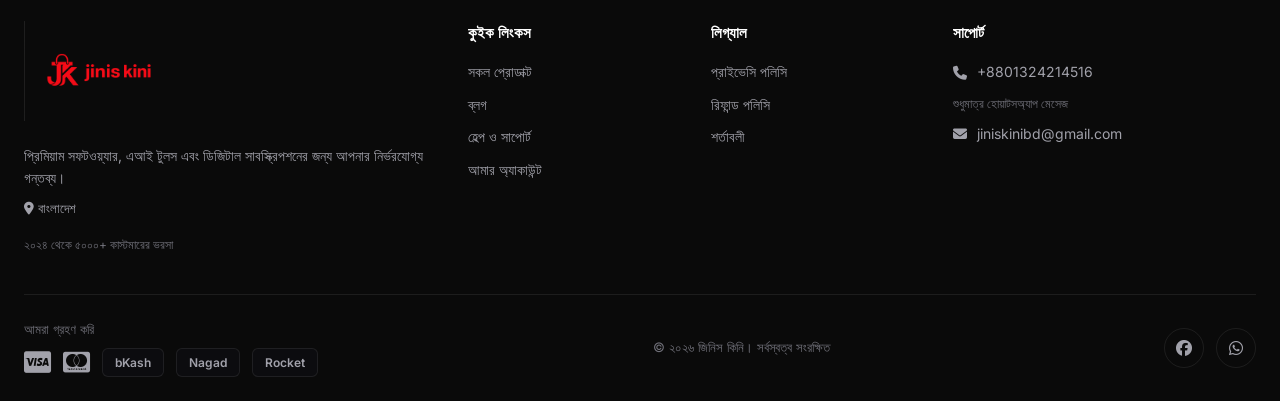
==== commit 04a8681f: "Add files via upload" ====
--- a/index.html
+++ b/index.html
@@ -61,7 +61,7 @@
     <nav class="navbar">
         <div class="container">
             <a href="index.html" class="logo">
-               <img src="logo.svg" alt="Jinis Kini" class="nav-brand-logo">
+               <img src="logo.png" alt="Jinis Kini" class="nav-brand-logo">
             </a>
             <div class="nav-links">
                 <a href="index.html" class="active" data-bn="হোম" data-en="Home">হোম</a>
@@ -248,7 +248,7 @@
         <div class="container">
             <div class="footer-grid">
                 <div class="footer-brand">
-                   <img src="logo.svg" alt="Jinis Kini" class="nav-brand-logo">
+                   <img src="logo.png" alt="Jinis Kini" class="nav-brand-logo">
                     <p data-bn="প্রিমিয়াম সফটওয়্যার, এআই টুলস এবং ডিজিটাল সাবস্ক্রিপশনের জন্য আপনার নির্ভরযোগ্য গন্তব্য।" data-en="Your trusted destination for premium software, AI tools and digital subscriptions.">প্রিমিয়াম সফটওয়্যার, এআই টুলস এবং ডিজিটাল সাবস্ক্রিপশনের জন্য আপনার নির্ভরযোগ্য গন্তব্য।</p>
                     <p class="footer-address" data-bn="<i class='fas fa-location-dot'></i> বাংলাদেশ" data-en="<i class='fas fa-location-dot'></i> Bangladesh"><i class="fas fa-location-dot"></i> বাংলাদেশ</p>
                     <p class="footer-tagline" data-bn="২০২৪ থেকে ৫০০০+ কাস্টমারের ভরসা" data-en="Trusted by 5000+ customers Since 2024">২০২৪ থেকে ৫০০০+ কাস্টমারের ভরসা</p>
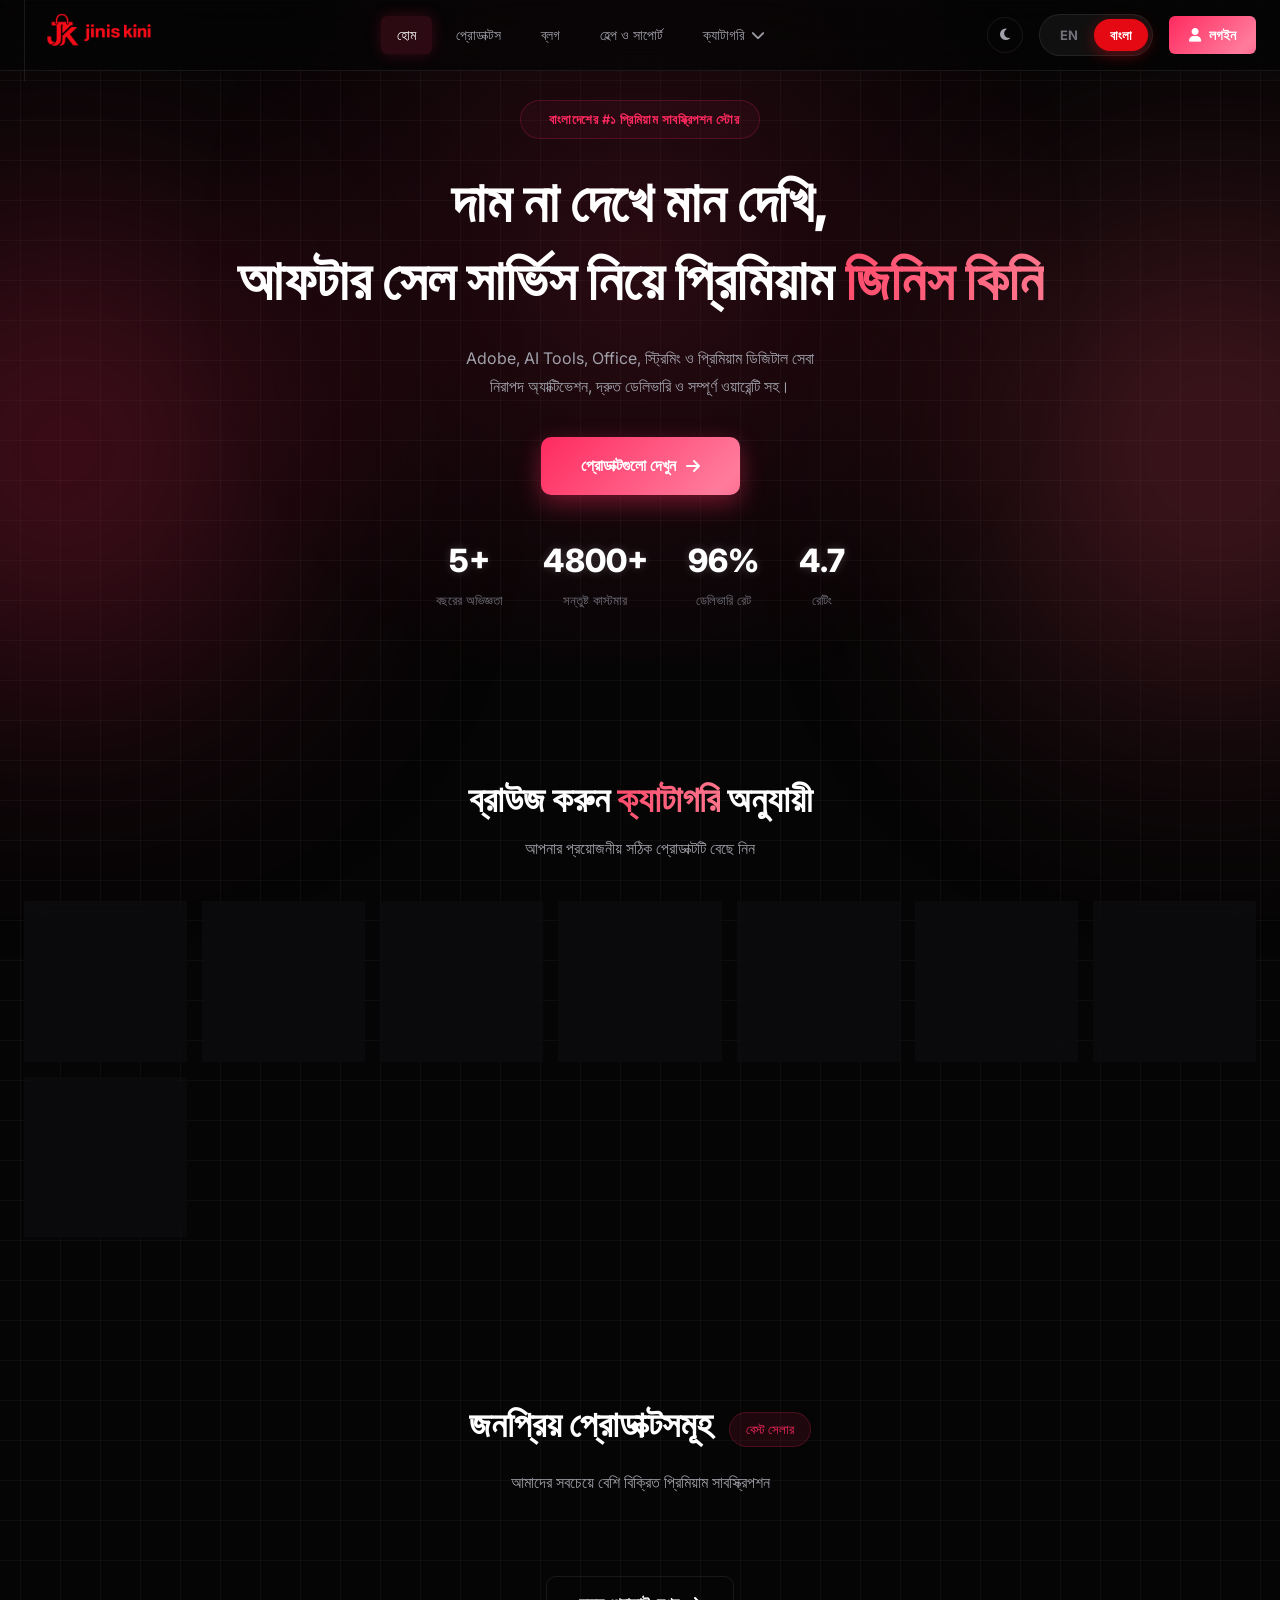
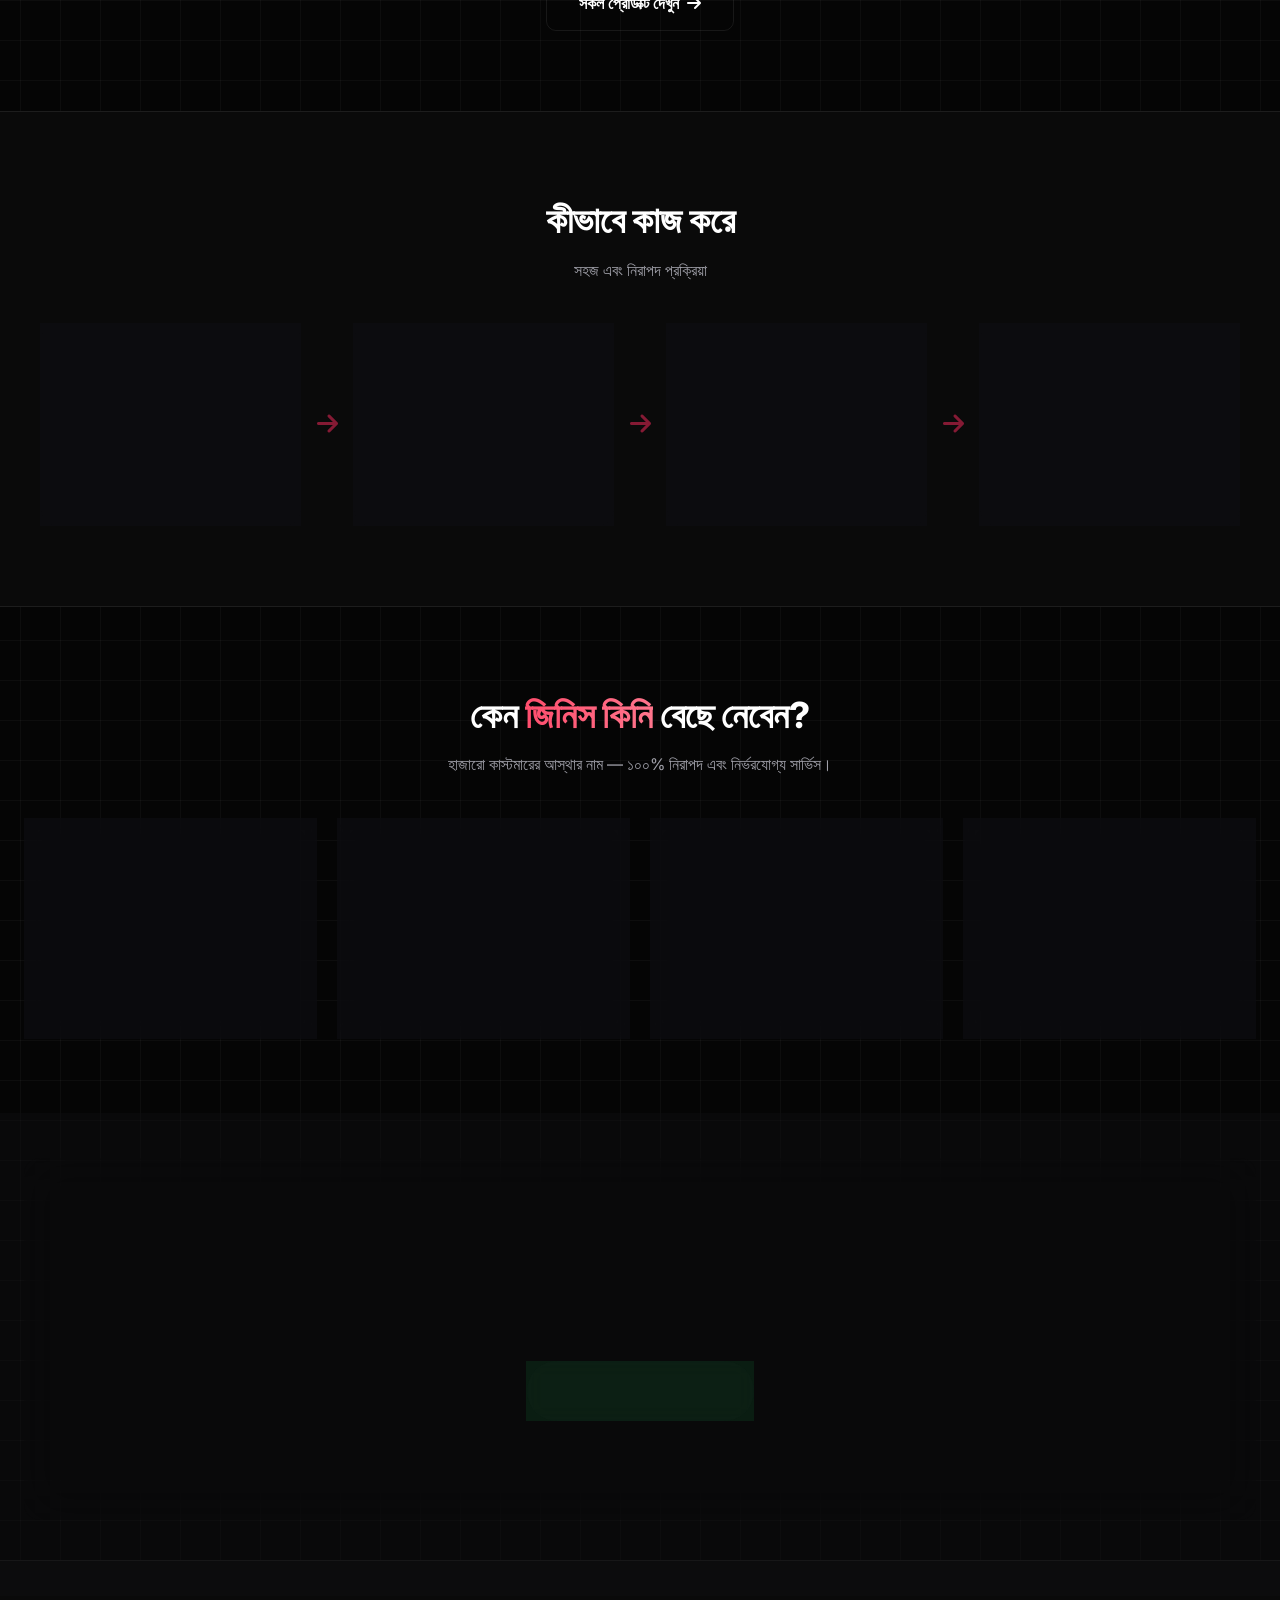
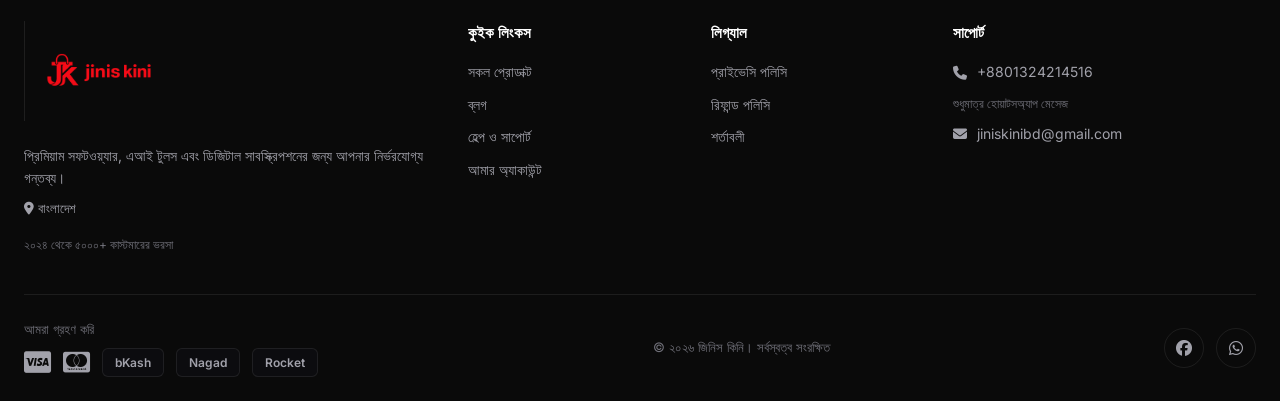
==== commit 38bf9f0f: "Add files via upload" ====
--- a/index.html
+++ b/index.html
@@ -234,7 +234,7 @@
                 <div class="chat-content">
                     <h2 data-bn="আমাদের টিমের সাথে কথা বলুন" data-en="Speak with our team">আমাদের টিমের সাথে কথা বলুন</h2>
                     <p data-bn="সঠিক প্ল্যানটি বেছে নিতে সাহায্য প্রয়োজন? আমাদের এক্সপার্ট টিম আপনাকে গাইড করার জন্য প্রস্তুত — দ্রুত এবং পার্সোনাল সাপোর্ট।" data-en="Need help choosing the right plan? Our expert team is here to guide you — fast, reliable, personal support.">সঠিক প্ল্যানটি বেছে নিতে সাহায্য প্রয়োজন? আমাদের এক্সপার্ট টিম আপনাকে গাইড করার জন্য প্রস্তুত — দ্রুত এবং পার্সোনাল সাপোর্ট।</p>
-                   <a href="https://wa.me/01324214516" target="_blank" class="btn-whatsapp" data-bn="<i class='fab fa-whatsapp'></i> হোয়াটসঅ্যাপে চ্যাট করুন" data-en="<i class='fab fa-whatsapp'></i> Chat on WhatsApp">
+                   <a href="https://wa.me/8801516581261" target="_blank" class="btn-whatsapp" data-bn="<i class='fab fa-whatsapp'></i> হোয়াটসঅ্যাপে চ্যাট করুন" data-en="<i class='fab fa-whatsapp'></i> Chat on WhatsApp">
                         <i class="fab fa-whatsapp"></i> হোয়াটসঅ্যাপে চ্যাট করুন
                     </a>
                     <span class="chat-status"><span class="dot"></span> <span data-bn="এখন অনলাইনে · গড় রিপ্লাই ৫ মিনিটে" data-en="Online now · Avg. reply in 5 min">এখন অনলাইনে · গড় রিপ্লাই ৫ মিনিটে</span></span>
